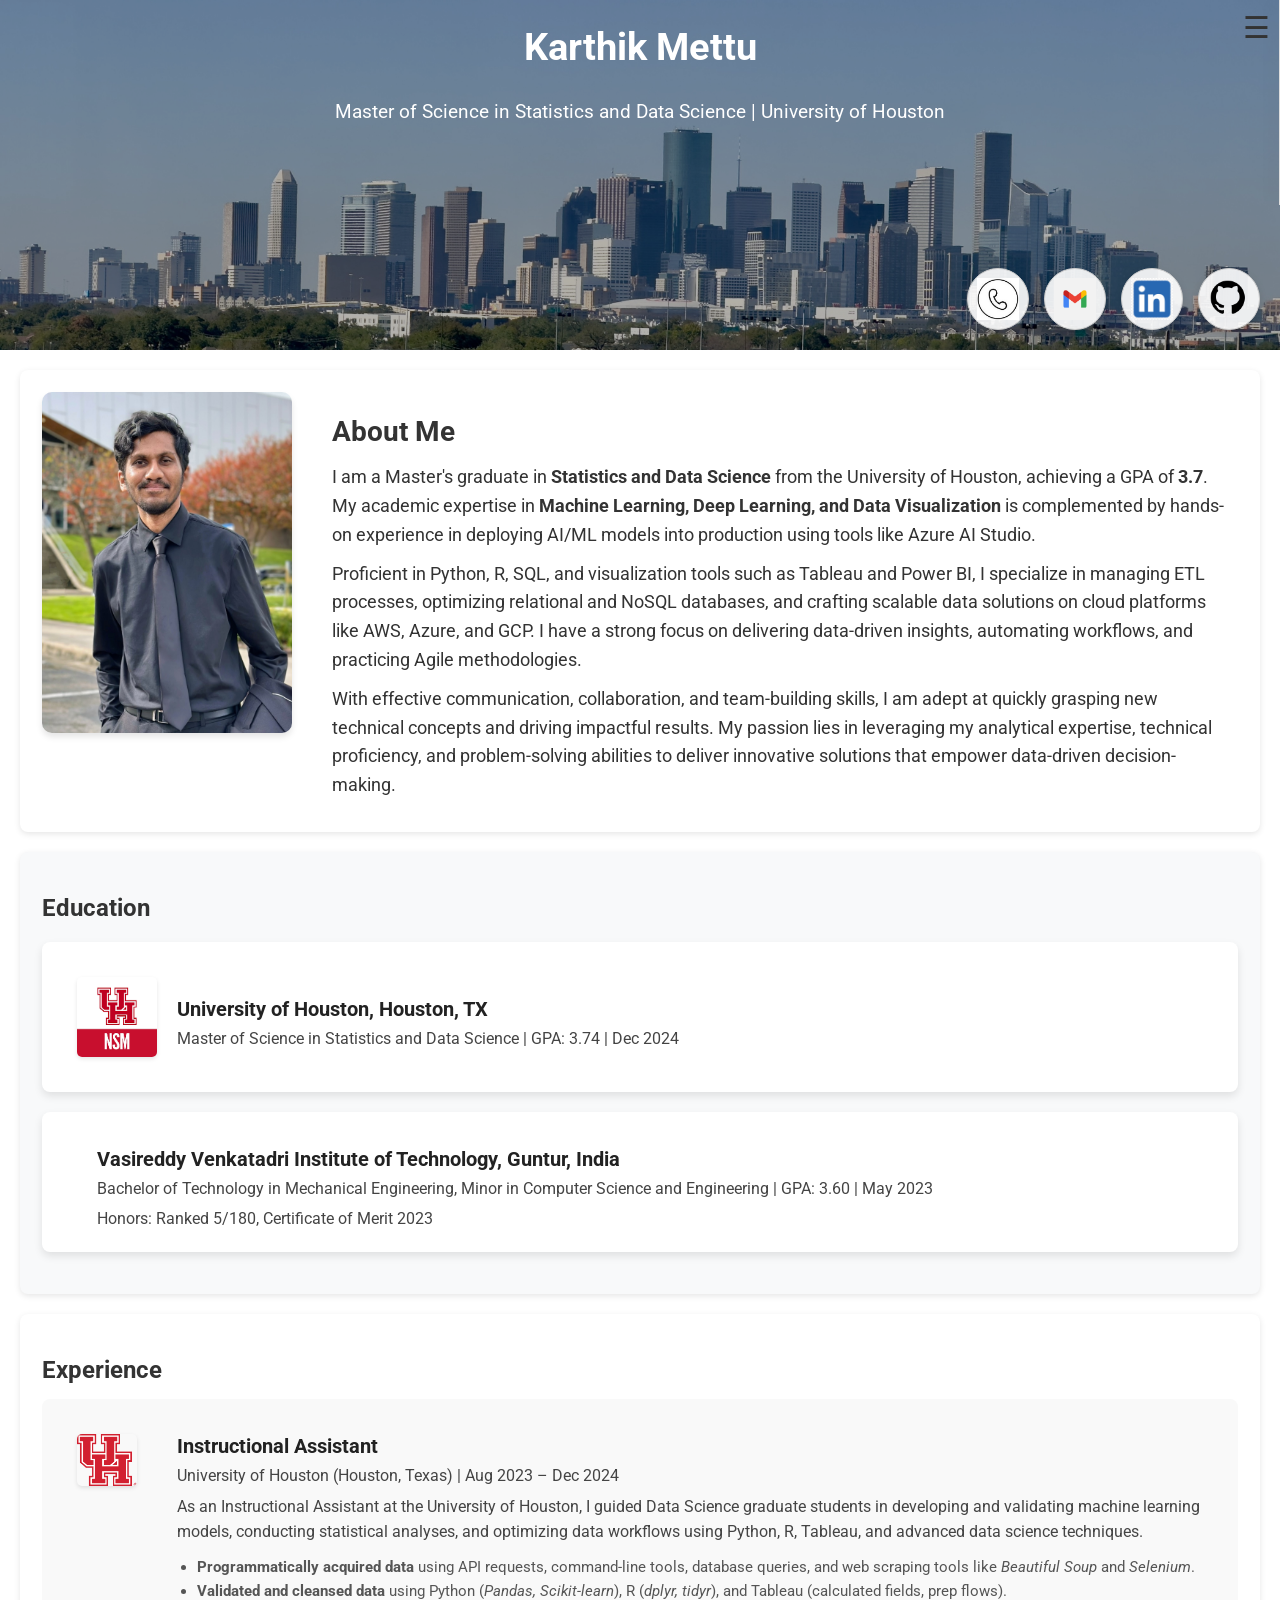
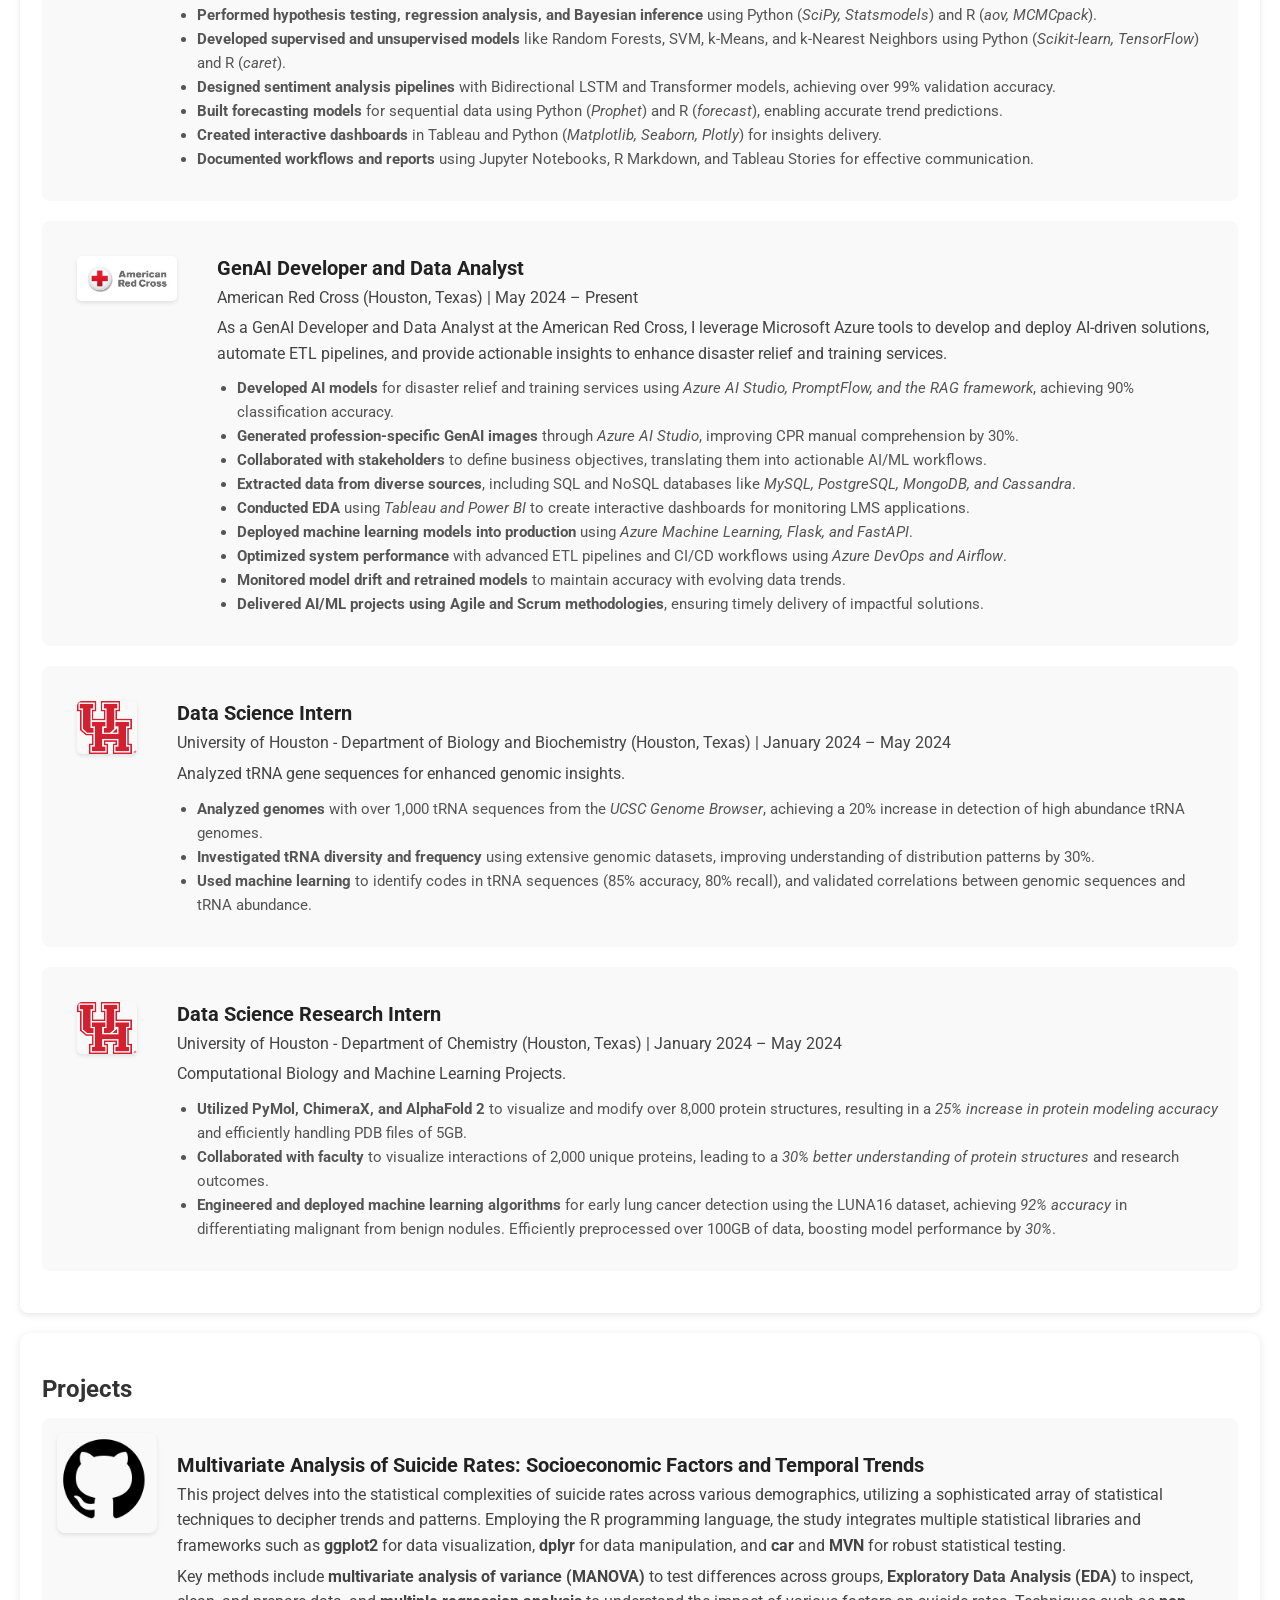
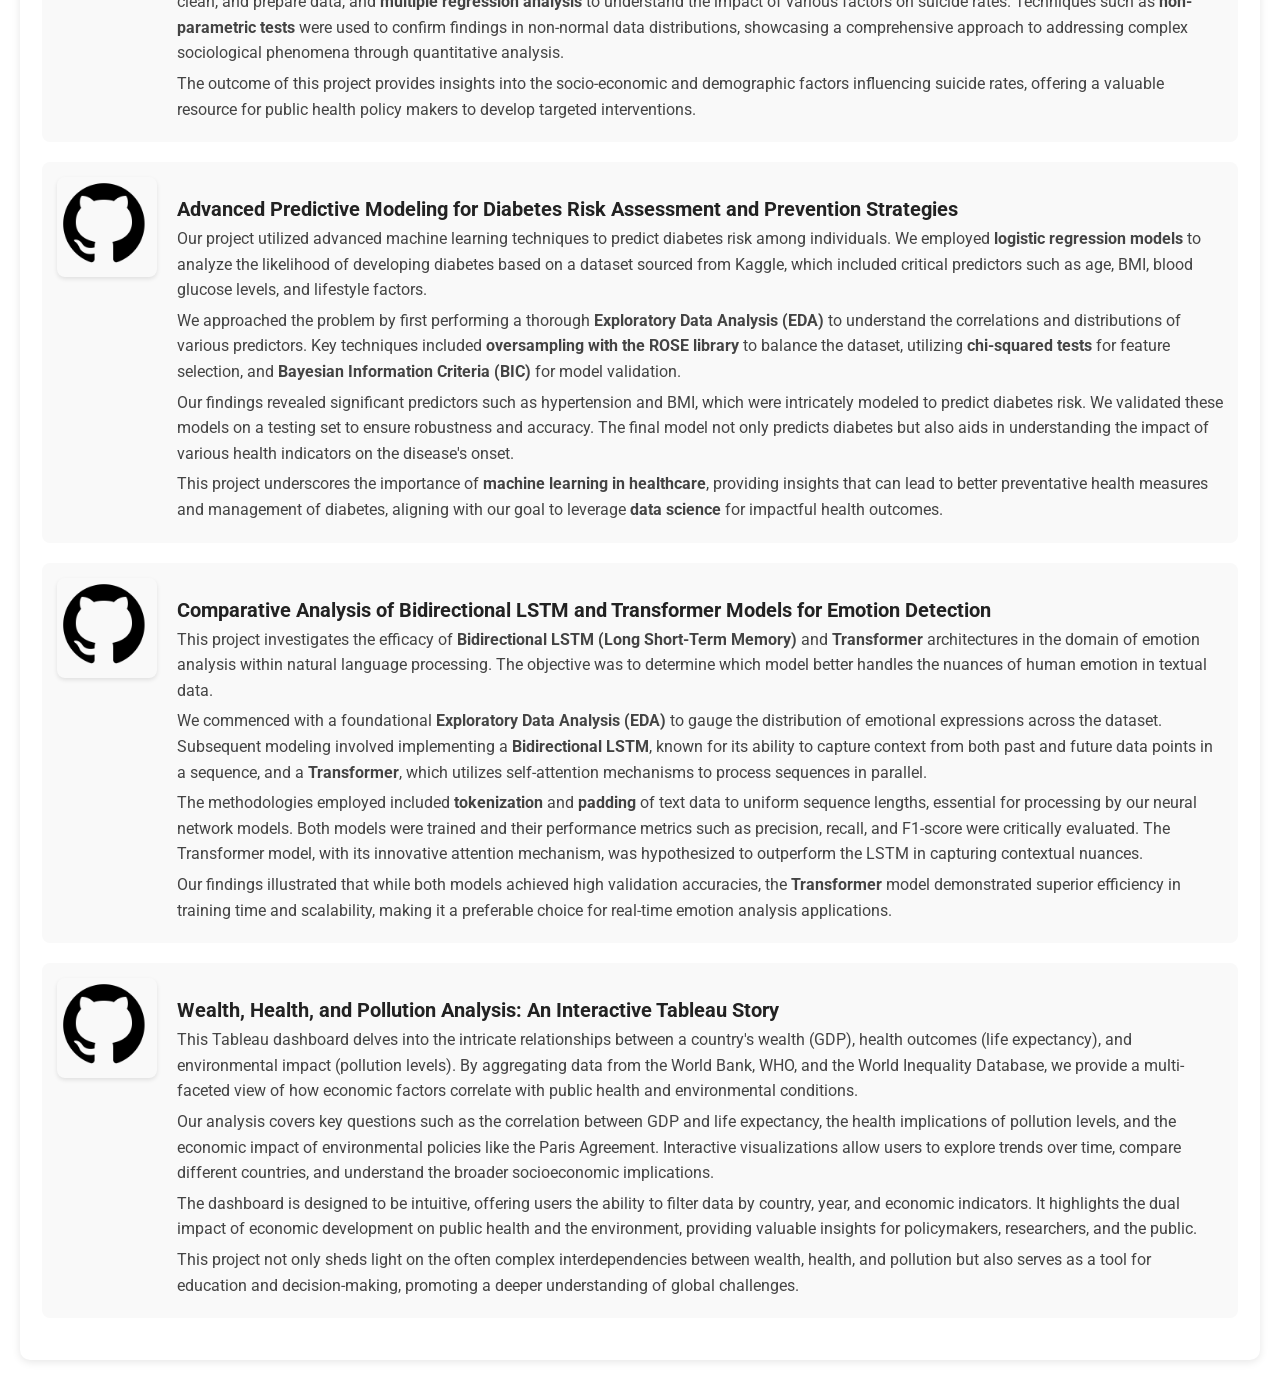
==== index.html @ e3f38828 "Update index.html" ====
<!DOCTYPE html>
<html lang="en">
<head>
    <meta charset="UTF-8">
    <meta name="viewport" content="width=device-width, initial-scale=1.0">
    <title>Karthik Mettu - Personal Webpage</title>
    <link rel="stylesheet" href="styles.css">
    

</head>
<body>
    <div id="mySidenav" class="sidenav">
        <a href="#about">About Me</a>
        <a href="#education">Education</a>
        <a href="#experience">Experience</a>
        <a href="#projects">Projects</a>
    </div>
    <span style="font-size:30px; cursor:pointer; position:fixed; right:10px; top:10px; z-index:2000;" onclick="toggleNav()">☰</span>


    <header class="header-background">
        <div class="header-content">
            <!-- Other header content like navigation or title -->
            <h1>Karthik Mettu</h1>
            <p>Master of Science in Statistics and Data Science | University of Houston</p>
        </div>
        <div class="contact-info">
            <a href="tel:+17132020004" class="contact-link"><img src="phone.jpeg" alt="Phone" class="contact-logo"></a>
            <a href="mailto:karthikrm202002@gmail.com" class="contact-link"><img src="gmail.webp" alt="Email" class="contact-logo"></a>
            <a href="https://www.linkedin.com/in/karthik-reddy-mettu-62b419192/" target="_blank" class="contact-link"><img src="linkedin.webp" alt="LinkedIn" class="contact-logo"></a>
            <a href="https://github.com/karthik1636" target="_blank" class="contact-link"><img src="github.png" alt="GitHub" class="contact-logo"></a>
        </div>
    </header>
    
    <div class="container">
        <!-- Your sections go here -->
        <!-- Sections for About Me, Education, etc., go here -->
        
        <section id="about" class="section">
            <div class="about-container">
                <img src="Profile.JPG" alt="Profile Picture" class="cover-pic">
                <div class="about-text">
                    <h2>About Me</h2>
                    <p>
                        I am a Master's graduate in<strong> Statistics and Data Science</strong> from the University of Houston, achieving a GPA of <strong>3.7</strong>. My academic expertise in <strong>Machine Learning, Deep Learning, and Data Visualization</strong> is complemented by hands-on experience in deploying AI/ML models into production using tools like Azure AI Studio.
                    </p>
                    <p>
                        Proficient in Python, R, SQL, and visualization tools such as Tableau and Power BI, I specialize in managing ETL processes, optimizing relational and NoSQL databases, and crafting scalable data solutions on cloud platforms like AWS, Azure, and GCP. I have a strong focus on delivering data-driven insights, automating workflows, and practicing Agile methodologies.
                    </p>
                    <p>
                        With effective communication, collaboration, and team-building skills, I am adept at quickly grasping new technical concepts and driving impactful results. My passion lies in leveraging my analytical expertise, technical proficiency, and problem-solving abilities to deliver innovative solutions that empower data-driven decision-making.
                    </p>
                    
                </div>
            </div>
        </section>
        
        
        
        
        
        
        
            

        
        <section id="education" class="section">
            <h2>Education</h2>
            <div class="education-entry">
                
                <div class="logo-container">
                    <img src="NSM_Logo.png" alt="University of Houston Logo" style="width:80px;">
                </div>
                <div class="text-content">
                    <h3>University of Houston, Houston, TX</h3>
                    <p>Master of Science in Statistics and Data Science | GPA: 3.74 | Dec 2024</p>
                </div>
            </div>
            <div class="education-entry">
                <div class="logo-container">
                   
                </div>
                <div class="text-content">
                    <h3>Vasireddy Venkatadri Institute of Technology, Guntur, India</h3>
                    <p>Bachelor of Technology in Mechanical Engineering, Minor in Computer Science and Engineering | GPA: 3.60 | May 2023</p>
                    <p>Honors: Ranked 5/180, Certificate of Merit 2023</p>
                </div>
            </div>
        </section>
        
             
                
        
        
        
            <section id="experience" class="section">
                <h2 class="section-title">Experience</h2>
            
                <!-- Experience Entry 1: Instructional Assistant -->
                <div class="experience-entry">
                    <div class="logo-container">
                        <img src="uh_red.png" alt="University of Houston Logo" style="width:60px;">
                    </div>
                    <div class="text-content">
                        <h3>Instructional Assistant</h3>
                        <p>University of Houston (Houston, Texas) | Aug 2023 – Dec 2024</p>
                        <p>
                            As an Instructional Assistant at the University of Houston, I guided Data Science graduate students in developing and validating machine learning models, conducting statistical analyses, and optimizing data workflows using Python, R, Tableau, and advanced data science techniques.
                        </p>
                        <ul>
                            <li><strong>Programmatically acquired data</strong> using API requests, command-line tools, database queries, and web scraping tools like <em>Beautiful Soup</em> and <em>Selenium</em>.</li>
                            <li><strong>Validated and cleansed data</strong> using Python (<em>Pandas, Scikit-learn</em>), R (<em>dplyr, tidyr</em>), and Tableau (calculated fields, prep flows).</li>
                            <li><strong>Performed hypothesis testing, regression analysis, and Bayesian inference</strong> using Python (<em>SciPy, Statsmodels</em>) and R (<em>aov, MCMCpack</em>).</li>
                            <li><strong>Developed supervised and unsupervised models</strong> like Random Forests, SVM, k-Means, and k-Nearest Neighbors using Python (<em>Scikit-learn, TensorFlow</em>) and R (<em>caret</em>).</li>
                            <li><strong>Designed sentiment analysis pipelines</strong> with Bidirectional LSTM and Transformer models, achieving over 99% validation accuracy.</li>
                            <li><strong>Built forecasting models</strong> for sequential data using Python (<em>Prophet</em>) and R (<em>forecast</em>), enabling accurate trend predictions.</li>
                            <li><strong>Created interactive dashboards</strong> in Tableau and Python (<em>Matplotlib, Seaborn, Plotly</em>) for insights delivery.</li>
                            <li><strong>Documented workflows and reports</strong> using Jupyter Notebooks, R Markdown, and Tableau Stories for effective communication.</li>
                        </ul>
                        
                    </div>
                </div>
            
                <!-- Experience Entry 2: GenAI Developer and Data Analyst -->
                <div class="experience-entry">
                    <div class="logo-container">
                        <img src="red_cross.jpeg" alt="American Red Cross Logo" style="width:100px;">
                    </div>
                    <div class="text-content">
                        <h3>GenAI Developer and Data Analyst</h3>
                        <p>American Red Cross (Houston, Texas) | May 2024 – Present</p>
                        <p>
                            As a GenAI Developer and Data Analyst at the American Red Cross, I leverage Microsoft Azure tools to develop and deploy AI-driven solutions, automate ETL pipelines, and provide actionable insights to enhance disaster relief and training services.
                        </p>
                        <ul>
                            <li><strong>Developed AI models</strong> for disaster relief and training services using <em>Azure AI Studio, PromptFlow, and the RAG framework</em>, achieving 90% classification accuracy.</li>
                            <li><strong>Generated profession-specific GenAI images</strong> through <em>Azure AI Studio</em>, improving CPR manual comprehension by 30%.</li>
                            <li><strong>Collaborated with stakeholders</strong> to define business objectives, translating them into actionable AI/ML workflows.</li>
                            <li><strong>Extracted data from diverse sources</strong>, including SQL and NoSQL databases like <em>MySQL, PostgreSQL, MongoDB, and Cassandra</em>.</li>
                            <li><strong>Conducted EDA</strong> using <em>Tableau and Power BI</em> to create interactive dashboards for monitoring LMS applications.</li>
                            <li><strong>Deployed machine learning models into production</strong> using <em>Azure Machine Learning, Flask, and FastAPI</em>.</li>
                            <li><strong>Optimized system performance</strong> with advanced ETL pipelines and CI/CD workflows using <em>Azure DevOps and Airflow</em>.</li>
                            <li><strong>Monitored model drift and retrained models</strong> to maintain accuracy with evolving data trends.</li>
                            <li><strong>Delivered AI/ML projects using Agile and Scrum methodologies</strong>, ensuring timely delivery of impactful solutions.</li>
                        </ul>
                        
                    </div>
                </div>

                  <!-- Experience Entry 3: Data Science Intern -->
                  <div class="experience-entry">
                    <div class="logo-container">
                        <img src="uh_red.png" alt="University of Houston Logo" style="width:60px;">
                    </div>
                    <div class="text-content">
                        <h3>Data Science Intern</h3>
                        <p>University of Houston - Department of Biology and Biochemistry (Houston, Texas) | January 2024 – May 2024</p>
                        <p>
                            Analyzed tRNA gene sequences for enhanced genomic insights.
                        </p>
                        <ul>
                            <li><strong>Analyzed genomes</strong> with over 1,000 tRNA sequences from the <em>UCSC Genome Browser</em>, achieving a 20% increase in detection of high abundance tRNA genomes.</li>
                            <li><strong>Investigated tRNA diversity and frequency</strong> using extensive genomic datasets, improving understanding of distribution patterns by 30%.</li>
                            <li><strong>Used machine learning</strong> to identify codes in tRNA sequences (85% accuracy, 80% recall), and validated correlations between genomic sequences and tRNA abundance.</li>
                        </ul>
                        
                    </div>
                </div>


                 <!-- Experience Entry 4: Data Science Research Intern  -->
                <div class="experience-entry">
                    <div class="logo-container">
                        <img src="uh_red.png" alt="University of Houston Logo" style="width:60px;">
                    </div>
                    <div class="text-content">
                        <h3>Data Science Research Intern </h3>
                        <p>University of Houston - Department of Chemistry (Houston, Texas) | January 2024 – May 2024</p>
                        <p>
                            Computational Biology and Machine Learning Projects.
                        </p>
                        <ul>
                            <li><strong>Utilized PyMol, ChimeraX, and AlphaFold 2</strong> to visualize and modify over 8,000 protein structures, resulting in a <em>25% increase in protein modeling accuracy</em> and efficiently handling PDB files of 5GB.</li>
                            <li><strong>Collaborated with faculty</strong> to visualize interactions of 2,000 unique proteins, leading to a <em>30% better understanding of protein structures</em> and research outcomes.</li>
                            <li><strong>Engineered and deployed machine learning algorithms</strong> for early lung cancer detection using the LUNA16 dataset, achieving <em>92% accuracy</em> in differentiating malignant from benign nodules. Efficiently preprocessed over 100GB of data, boosting model performance by <em>30%</em>.</li>
                        </ul>
                        
                    </div>
                </div>                
            </section>




            
        
            <section id="projects" class="section">
                <h2 class="section-title">Projects</h2>
            
                <!-- Project 1 -->
<div class="project-entry">
    <a href="https://github.com/karthik1636/Personal-Website/blob/main/Projects/Project_Stats_.pdf" target="_blank">
        <img src="github.png" alt="Advanced Statistical Analysis of Suicide Rates" class="project-cover">
    </a>
    <div class="text-content">
        <h3>Multivariate Analysis of Suicide Rates: Socioeconomic Factors and Temporal Trends</h3>
        <p>
            This project delves into the statistical complexities of suicide rates across various demographics, utilizing a sophisticated array of statistical techniques to decipher trends and patterns. Employing the R programming language, the study integrates multiple statistical libraries and frameworks such as <strong>ggplot2</strong> for data visualization, <strong>dplyr</strong> for data manipulation, and <strong>car</strong> and <strong>MVN</strong> for robust statistical testing.
        </p>
        <p>
            Key methods include <strong>multivariate analysis of variance (MANOVA)</strong> to test differences across groups, <strong>Exploratory Data Analysis (EDA)</strong> to inspect, clean, and prepare data, and <strong>multiple regression analysis</strong> to understand the impact of various factors on suicide rates. Techniques such as <strong>non-parametric tests</strong> were used to confirm findings in non-normal data distributions, showcasing a comprehensive approach to addressing complex sociological phenomena through quantitative analysis.
        </p>
        <p>
            The outcome of this project provides insights into the socio-economic and demographic factors influencing suicide rates, offering a valuable resource for public health policy makers to develop targeted interventions.
        </p>
    </div>
</div>


                
            
               <!-- Project 2 -->
<div class="project-entry">
    <a href="https://github.com/karthik1636/Personal-Website/blob/main/Projects/Group7%20Report%20on%20Diabetes%20prediction.pdf" target="_blank">

        <img src="github.png"" alt="Diabetes Prediction Model" class="project-cover">
    </a>
    <div class="text-content">
        <h3>Advanced Predictive Modeling for Diabetes Risk Assessment and Prevention Strategies</h3>
        <p>
            Our project utilized advanced machine learning techniques to predict diabetes risk among individuals. We employed <strong>logistic regression models</strong> to analyze the likelihood of developing diabetes based on a dataset sourced from Kaggle, which included critical predictors such as age, BMI, blood glucose levels, and lifestyle factors.
        </p>
        <p>
            We approached the problem by first performing a thorough <strong>Exploratory Data Analysis (EDA)</strong> to understand the correlations and distributions of various predictors. Key techniques included <strong>oversampling with the ROSE library</strong> to balance the dataset, utilizing <strong>chi-squared tests</strong> for feature selection, and <strong>Bayesian Information Criteria (BIC)</strong> for model validation.
        </p>
        <p>
            Our findings revealed significant predictors such as hypertension and BMI, which were intricately modeled to predict diabetes risk. We validated these models on a testing set to ensure robustness and accuracy. The final model not only predicts diabetes but also aids in understanding the impact of various health indicators on the disease's onset.
        </p>
        <p>
            This project underscores the importance of <strong>machine learning in healthcare</strong>, providing insights that can lead to better preventative health measures and management of diabetes, aligning with our goal to leverage <strong>data science</strong> for impactful health outcomes.
        </p>
    </div>
</div>

            <!-- Project 3 -->
<div class="project-entry">
    <a href="https://github.com/karthik1636/Personal-Website/blob/main/Projects/PPT%20(3).pptx" target="_blank">

        <img src="github.png" alt="Emotion Analysis Models Comparison" class="project-cover">
    </a>
    <div class="text-content">
        <h3>Comparative Analysis of Bidirectional LSTM and Transformer Models for Emotion Detection</h3>
        <p>
            This project investigates the efficacy of <strong>Bidirectional LSTM (Long Short-Term Memory)</strong> and <strong>Transformer</strong> architectures in the domain of emotion analysis within natural language processing. The objective was to determine which model better handles the nuances of human emotion in textual data.
        </p>
        <p>
            We commenced with a foundational <strong>Exploratory Data Analysis (EDA)</strong> to gauge the distribution of emotional expressions across the dataset. Subsequent modeling involved implementing a <strong>Bidirectional LSTM</strong>, known for its ability to capture context from both past and future data points in a sequence, and a <strong>Transformer</strong>, which utilizes self-attention mechanisms to process sequences in parallel.
        </p>
        <p>
            The methodologies employed included <strong>tokenization</strong> and <strong>padding</strong> of text data to uniform sequence lengths, essential for processing by our neural network models. Both models were trained and their performance metrics such as precision, recall, and F1-score were critically evaluated. The Transformer model, with its innovative attention mechanism, was hypothesized to outperform the LSTM in capturing contextual nuances.
        </p>
        <p>
            Our findings illustrated that while both models achieved high validation accuracies, the <strong>Transformer</strong> model demonstrated superior efficiency in training time and scalability, making it a preferable choice for real-time emotion analysis applications.
        </p>
    </div>
</div>

<!-- Project: Wealth, Health, and Pollution Relationship -->
<div class="project-entry">
    <a href="https://github.com/karthik1636/Personal-Website/tree/main/Projects/Visualization%20Project" target="_blank">

        <img src="github.png" alt="Wealth, Health, and Pollution Analysis" class="project-cover">
    </a>
    <div class="text-content">
        <h3>Wealth, Health, and Pollution Analysis: An Interactive Tableau Story</h3>
        <p>
            This Tableau dashboard delves into the intricate relationships between a country's wealth (GDP), health outcomes (life expectancy), and environmental impact (pollution levels). By aggregating data from the World Bank, WHO, and the World Inequality Database, we provide a multi-faceted view of how economic factors correlate with public health and environmental conditions.
        </p>
        <p>
            Our analysis covers key questions such as the correlation between GDP and life expectancy, the health implications of pollution levels, and the economic impact of environmental policies like the Paris Agreement. Interactive visualizations allow users to explore trends over time, compare different countries, and understand the broader socioeconomic implications.
        </p>
        <p>
            The dashboard is designed to be intuitive, offering users the ability to filter data by country, year, and economic indicators. It highlights the dual impact of economic development on public health and the environment, providing valuable insights for policymakers, researchers, and the public.
        </p>
        <p>
            This project not only sheds light on the often complex interdependencies between wealth, health, and pollution but also serves as a tool for education and decision-making, promoting a deeper understanding of global challenges.
        </p>
    </div>
</div>


            
                <!-- Add more projects here with the same structure -->
            </section>
            
        
       


        
            <!-- Other sections remain unchanged -->
            </div>
            <script src="scripts.js"></script>
            
            

</body>
</html>
---- styles.css ----
@import url('https://fonts.googleapis.com/css2?family=Open+Sans:wght@300;400;700&display=swap');
@import url('https://fonts.googleapis.com/css2?family=Roboto:wght@300;400;700&display=swap');

body {
    font-family: 'Roboto', sans-serif;
    margin: 0;
    padding: 0;
    background-color: #fff;
    color: #333;
}

.header-background {
    position: relative;
    width: 100%;
    height: 350px; /* Adjust based on your header image's aspect ratio */
    background-image: url('Downtown_Houston_Click_Cropped.jpg'); /* Ensure correct path */
    background-size: cover;
    background-position: center;
    overflow: hidden;
}

.header-content {
    position: absolute;
    width: 100%;  /* Ensures the container can extend full width */
    top: 20%;
    left: 50%;
    transform: translate(-50%, -50%);
    text-align: center;
    color: #FFF; /* Ensure high contrast for text */
    font-size: 1.2em;
    white-space: nowrap; /* Prevents the text from wrapping */
    overflow: hidden; /* Keeps the text within the container */
    text-overflow: ellipsis; /* Adds an ellipsis if the text overflows */
    z-index: 5; /* Ensure text appears above the background but below icons */
}

.header-background::before {
    content: "";
    position: absolute;
    top: 0;
    right: 0;
    bottom: 0;
    left: 0;
    background: rgba(0, 0, 0, 0.3); /* Light dark overlay for contrast */
    z-index: 3; /* Below text and icons */
}

nav {
    position: sticky;
    top: 0;
    background-color: rgba(0, 0, 0, 0.75);
    z-index: 1000;
    width: 100%;
}

nav a {
    float: left;
    display: block;
    color: #fff;
    text-align: center;
    padding: 14px 30px;
    text-decoration: none;
    margin-right: 10px;
    text-shadow: 0 1px 3px rgba(0, 0, 0, 0.5);
    transition: background-color 0.3s, transform 0.3s;
}

nav a:hover {
    background-color: #e63946;
    transform: translateY(-2px);
}

.container {
    padding: 20px;
}

.flex-container {
    display: flex;
    align-items: center;
    justify-content: flex-start;
    width: 100%;
}

.sidenav {
    width: 0;
    height: auto;
    position: fixed;
    right: 0;
    top: 0;
    background-color: rgba(255, 255, 255, 0.95);
    overflow-x: hidden;
    transition: width 0.5s;
    padding-top: 20px;
    box-shadow: -5px 0 15px rgba(0, 0, 0, 0.2);
    border-left: 1px solid #ddd;
    z-index: 2000;
}

.sidenav a {
    padding: 10px 15px;
    text-decoration: none;
    font-size: 18px;
    color: #333;
    display: block;
    transition: color 0.3s, background-color 0.3s;
}

.sidenav a:hover {
    color: #000;
    background-color: #e0e0e0;
}

#mySidenav:hover {
    background-color: rgba(255, 255, 255, 1);
}

span {
    font-size: 30px;
    cursor: pointer;
    position: fixed;
    right: 10px;
    top: 10px;
    z-index: 2100;
}

#education {
    background-color: #f8f9fa;
    padding: 20px;
    border-radius: 8px;
}

#education .section-title {
    color: #2c3e50;
    border-bottom: 2px solid #2980b9;
    padding-bottom: 10px;
    margin-bottom: 20px;
    font-size: 24px; /* Ensure visibility and distinction */
}

.education-entry {
    display: flex;
    align-items: center;
    background-color: #ffffff;
    padding: 15px;
    border-radius: 8px;
    box-shadow: 0 4px 8px rgba(0,0,0,0.1);
    margin-bottom: 20px;
}

.logo-container {
    padding: 20px;
    display: flex;
    justify-content: center;
    align-items: center;
}

.university-logo {
    width: 100px;
    height: auto;
    border-radius: 50%;
}

.text-content {
    flex-grow: 1;
}

.text-content h3 {
    color: #34495e;
    font-size: 18px;
}

.text-content p {
    color: #7f8c8d;
    font-size: 16px;
    line-height: 1.6;
}

/* Base styles for sections */
.section {
    background-color: #ffffff;  /* White background for clarity */
    padding: 20px;
    margin-bottom: 20px;
    border-radius: 8px;
    border: 2px solid transparent; /* Maintain layout consistency */
    box-shadow: 0 2px 6px rgba(0,0,0,0.1); /* Subtle shadow for depth */
    transition: transform 0.3s ease, box-shadow 0.3s ease, border-color 0.3s ease; /* Smooth transitions */
}

/* Hover styles to focus a section */
.section:hover {
    transform: scale(1.03);  /* Slightly enlarge the section */
    box-shadow: 0 4px 12px rgba(0,0,0,0.15);  /* Enhanced shadow for a "lifted" effect */
    background-color: #f9f9f9;  /* Very light grey background to subtly highlight */
    background: linear-gradient(to right, #AFCBFF, #E0FFFF); /* Gradient from pastel blue to light cyan */
    border-color: #B0E0E6; /* Complementary soft cyan border */
}

/* About Section */
.about-container {
    display: flex; /* Align items horizontally */
    flex-direction: row; /* Ensure horizontal layout */
    align-items: flex-start; /* Align items to the top */
    justify-content: flex-start; /* Align items to the left */
    gap: 40px; /* Add space between the image and the text */
}

.cover-pic {
    width: 250px; /* Fixed image width */
    height: auto; /* Maintain aspect ratio */
    border-radius: 10px; /* Rounded image corners */
    object-fit: cover; /* Ensure proper image fit */
    flex-shrink: 0; /* Prevent the image from shrinking */
    box-shadow: 0 4px 6px rgba(0, 0, 0, 0.1); /* Subtle shadow for the image */
}

.about-text {
    flex: 1; /* Allow the text container to fill remaining space */
    max-width: 900px; /* Restrict the width of the text */
}

.about-text h2 {
    margin-bottom: 15px;
    font-size: 28px; /* Larger font size for the heading */
    font-weight: bold;
    color: #333; /* Darker text color for contrast */
}

.about-text p {
    margin: 10px 0;
    font-size: 18px; /* Slightly larger font size */
    line-height: 1.6; /* Increase line height for readability */
}

/* General Styling for the Section */
.section-title {
    font-size: 24px;
    font-weight: bold;
    margin-bottom: 15px;
    color: #333; /* Dark text for good readability */
}

.experience-entry {
    display: flex;
    align-items: flex-start;
    gap: 20px;
    margin-bottom: 20px;
    padding: 15px;
    border-radius: 8px; /* Smooth rounded corners */
    background-color: #f9f9f9; /* Light gray background for default state */
    transition: all 0.3s ease; /* Smooth hover transition */
}

.experience-entry:hover {
    background-color: #e6f4ff; /* Light blue background for hover state */
    box-shadow: 0 4px 12px rgba(0, 0, 0, 0.15); /* Slightly elevated shadow */
    transform: scale(1.02); /* Slight zoom on hover */
}

.logo-container img {
    width: 80px; /* Smaller logo size for minimalistic look */
    height: auto;
    border-radius: 5px; /* Slightly rounded logo edges */
    box-shadow: 0 2px 4px rgba(0, 0, 0, 0.1); /* Subtle shadow for logos */
}

.text-content h3 {
    font-size: 20px;
    font-weight: bold;
    margin-bottom: 5px;
    color: #222; /* Slightly darker text for better readability */
}

.text-content p {
    margin: 5px 0;
    font-size: 16px;
    line-height: 1.6;
    color: #444; /* Neutral gray for body text */
}

.text-content ul {
    margin-top: 10px;
    padding-left: 20px;
    font-size: 15px;
    line-height: 1.6;
    color: #555; /* Slightly darker gray for list items */
}

/* General Styling for Project Section */
#projects {
    padding: 20px;
    margin: 20px auto;
    max-width: 1200px;
    background-color: #ffffff;
    border-radius: 10px;
    box-shadow: 0 2px 8px rgba(0, 0, 0, 0.1);
}

.project-entry {
    display: flex;
    align-items: flex-start;
    gap: 20px;
    margin-bottom: 20px;
    padding: 15px;
    border-radius: 8px;
    background-color: #f9f9f9;
    transition: all 0.3s ease;
}

.project-entry:hover {
    background-color: #e6f4ff;
    box-shadow: 0 4px 12px rgba(0, 0, 0, 0.15);
    transform: scale(1.02);
}

.project-cover {
    width: 100px;
    height: 100px;
    border-radius: 8px;
    object-fit: cover;
    box-shadow: 0 2px 4px rgba(0, 0, 0, 0.1);
    transition: all 0.3s ease;
}

.project-entry:hover .project-cover {
    box-shadow: 0 4px 8px rgba(0, 0, 0, 0.2);
    transform: scale(1.05);
}

.text-content h3 {
    font-size: 20px;
    font-weight: bold;
    margin-bottom: 5px;
    color: #222;
}

.text-content p {
    margin: 5px 0;
    font-size: 16px;
    line-height: 1.6;
    color: #444;
}

.contact-info {
    position: absolute;
    right: 20px;
    bottom: 20px;
    display: flex;
    gap: 15px;
    align-items: center;
    z-index: 10;
}

.contact-link {
    display: flex;
    justify-content: center;
    align-items: center;
    width: 60px;
    height: 60px;
    border-radius: 50%;
    background-color: rgba(255, 255, 255, 0.9);
    border: 1px solid #ccc;
    box-shadow: 0 4px 8px rgba(0, 0, 0, 0.1);
    transition: all 0.3s ease;
}

.contact-link:hover {
    background-color: rgba(255, 255, 255, 1);
    transform: scale(1.1);
}

.contact-logo {
    width: 70%;
    height: auto;
    padding: 15%;
    object-fit: contain;
}



/* Base styling for header content - keeping desktop layout unchanged */
.header-content {
    font-size: 1.2em; /* Standard font size */
    line-height: 1.4; /* Standard line spacing */
    white-space: nowrap; /* Prevent wrapping on large screens */
    padding: 0 20px; /* Horizontal padding for alignment */
}

/* Media Queries to handle different screen sizes more effectively */
@media (max-width: 1024px) {
    .header-content {
        white-space: normal; /* Allow wrapping on smaller screens */
        display: flex;
        flex-direction: column; /* Stack the text vertically if needed */
        align-items: center; /* Center align the text */
        justify-content: center; /* Center content horizontally */
        text-align: center; /* Ensure text is centered within each line */
        padding: 10px 0; /* Add padding to maintain spacing around the text */
    }
    
    .header-background,
    .section,
    .about-container {
        width: 100%; /* Ensure full width on smaller devices */
    }

    nav {
        position: absolute;
        top: 0;
        left: 0;
        right: 0;
        width: 100%; /* Span the full width */
        padding: 0; /* No padding to eliminate gaps */
    }

    .about-text {
        order: 1; /* Text below image on smaller screens */
    }

    .about-container {
        flex-direction: column;
    }

    .logo-container img {
        width: 60px; /* Adjust logo size on smaller screens */
        height: auto;
    }

    .section {
        padding: 15px; /* Adjust padding for sections */
    }
}

@media (max-width: 768px) {


    .logo-container img {
        width: 50px; /* Further reduce logo size for small devices */
        height: auto;
    }

    .section,
    .education-entry,
    .experience-entry,
    .project-entry {
        padding: 10px; /* Reduce padding for compact layout */
        flex-direction: column;
    }

    nav a {
        padding: 10px 20px; /* Adjust nav link padding */
    }
}

@media (max-width: 480px) {
    .header-content {
        font-size: 0.9em; /* Further reduce font size for very small devices */
    }

    nav a {
        padding: 8px 16px; /* Smaller padding for nav links on very small devices */
    }

    .about-container,
    .education-entry,
    .experience-entry,
    .project-entry {
        flex-direction: column; /* Stack all content vertically */
    }

    .logo-container {
        justify-content: center; /* Center logos within their containers */
    }
}
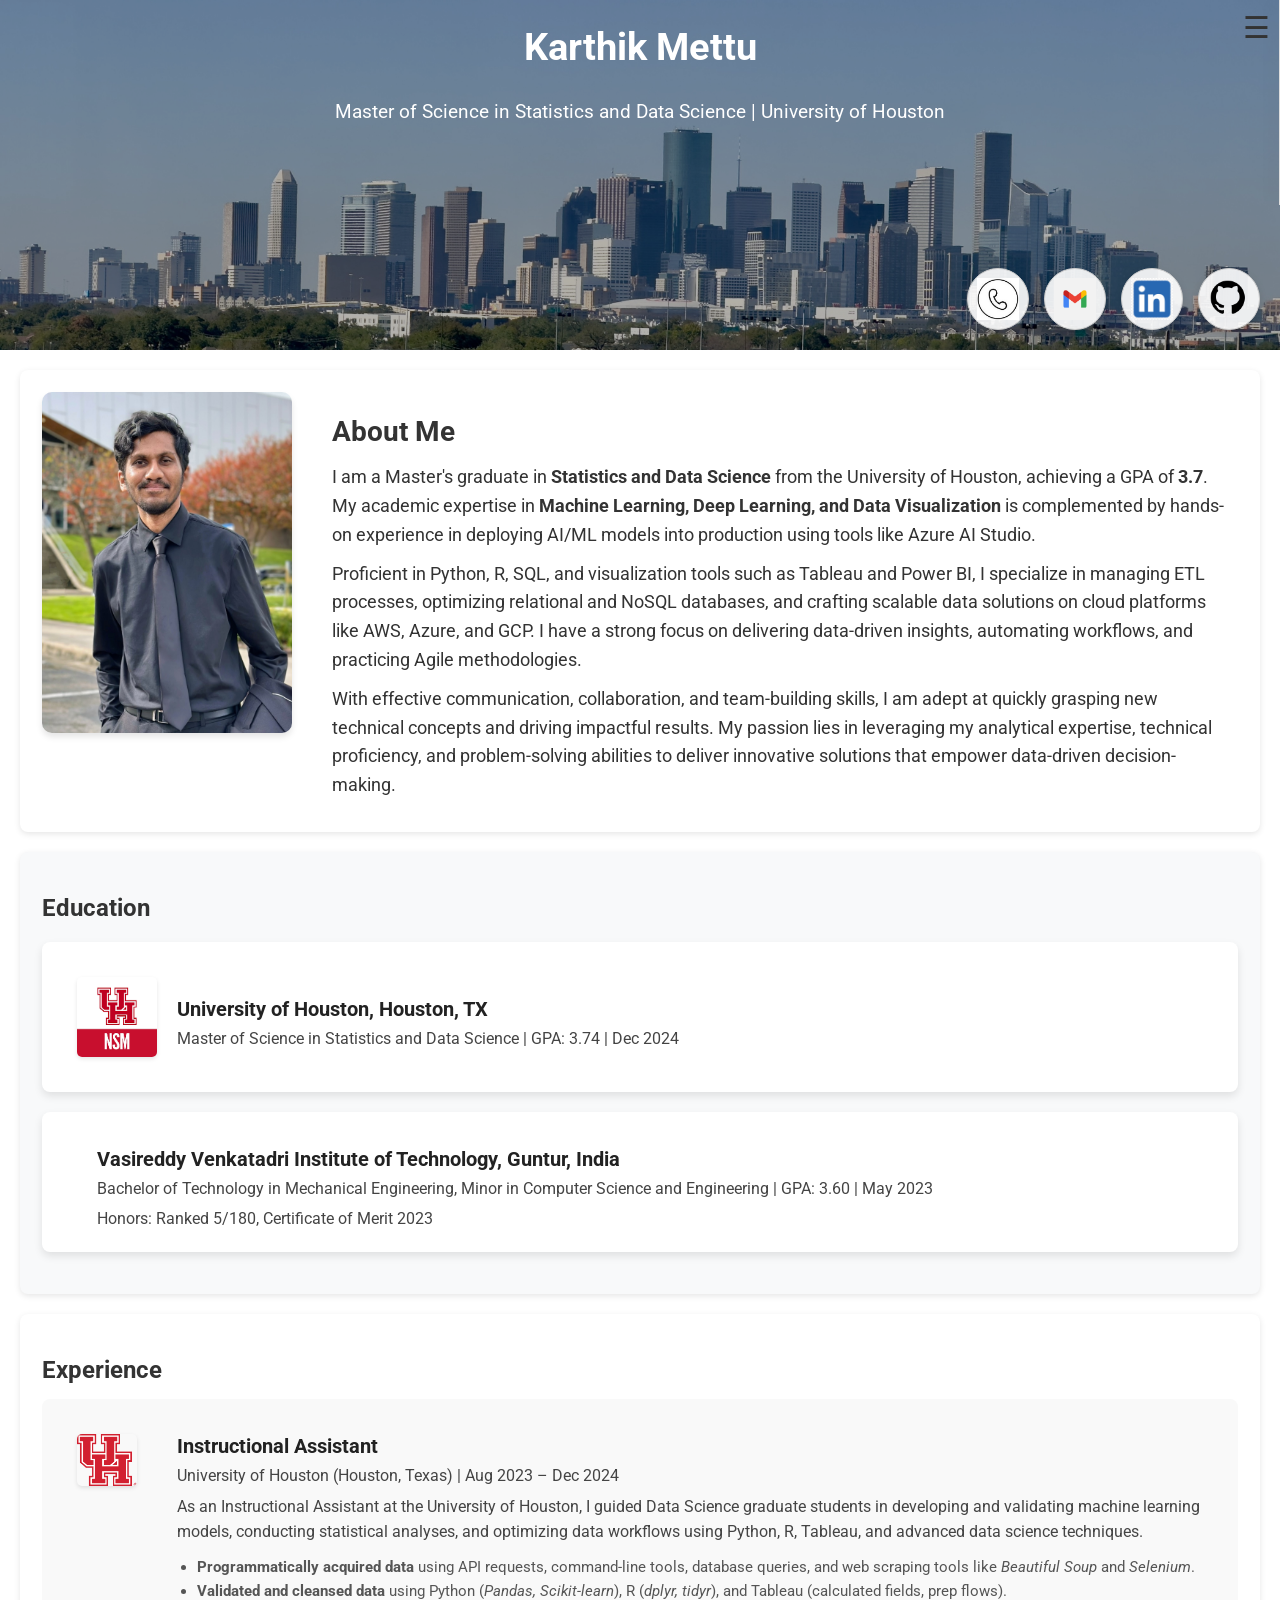
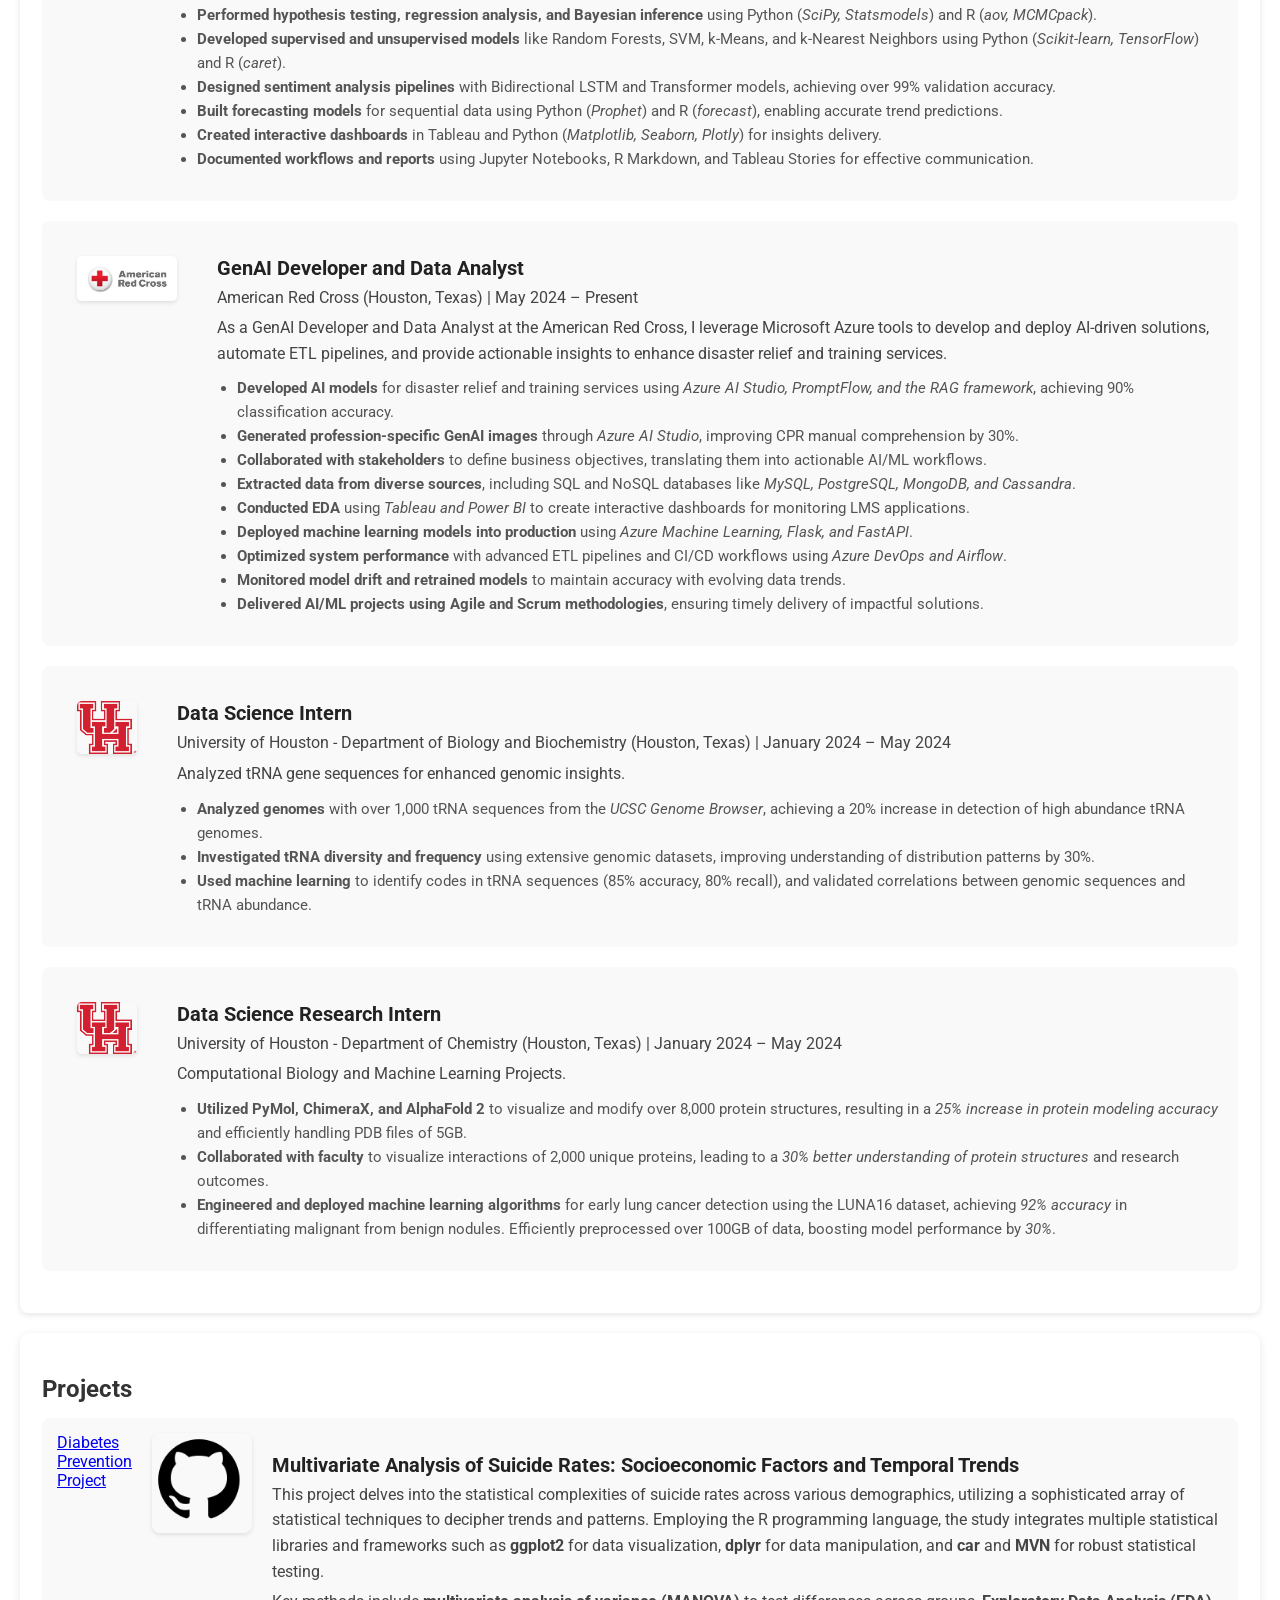
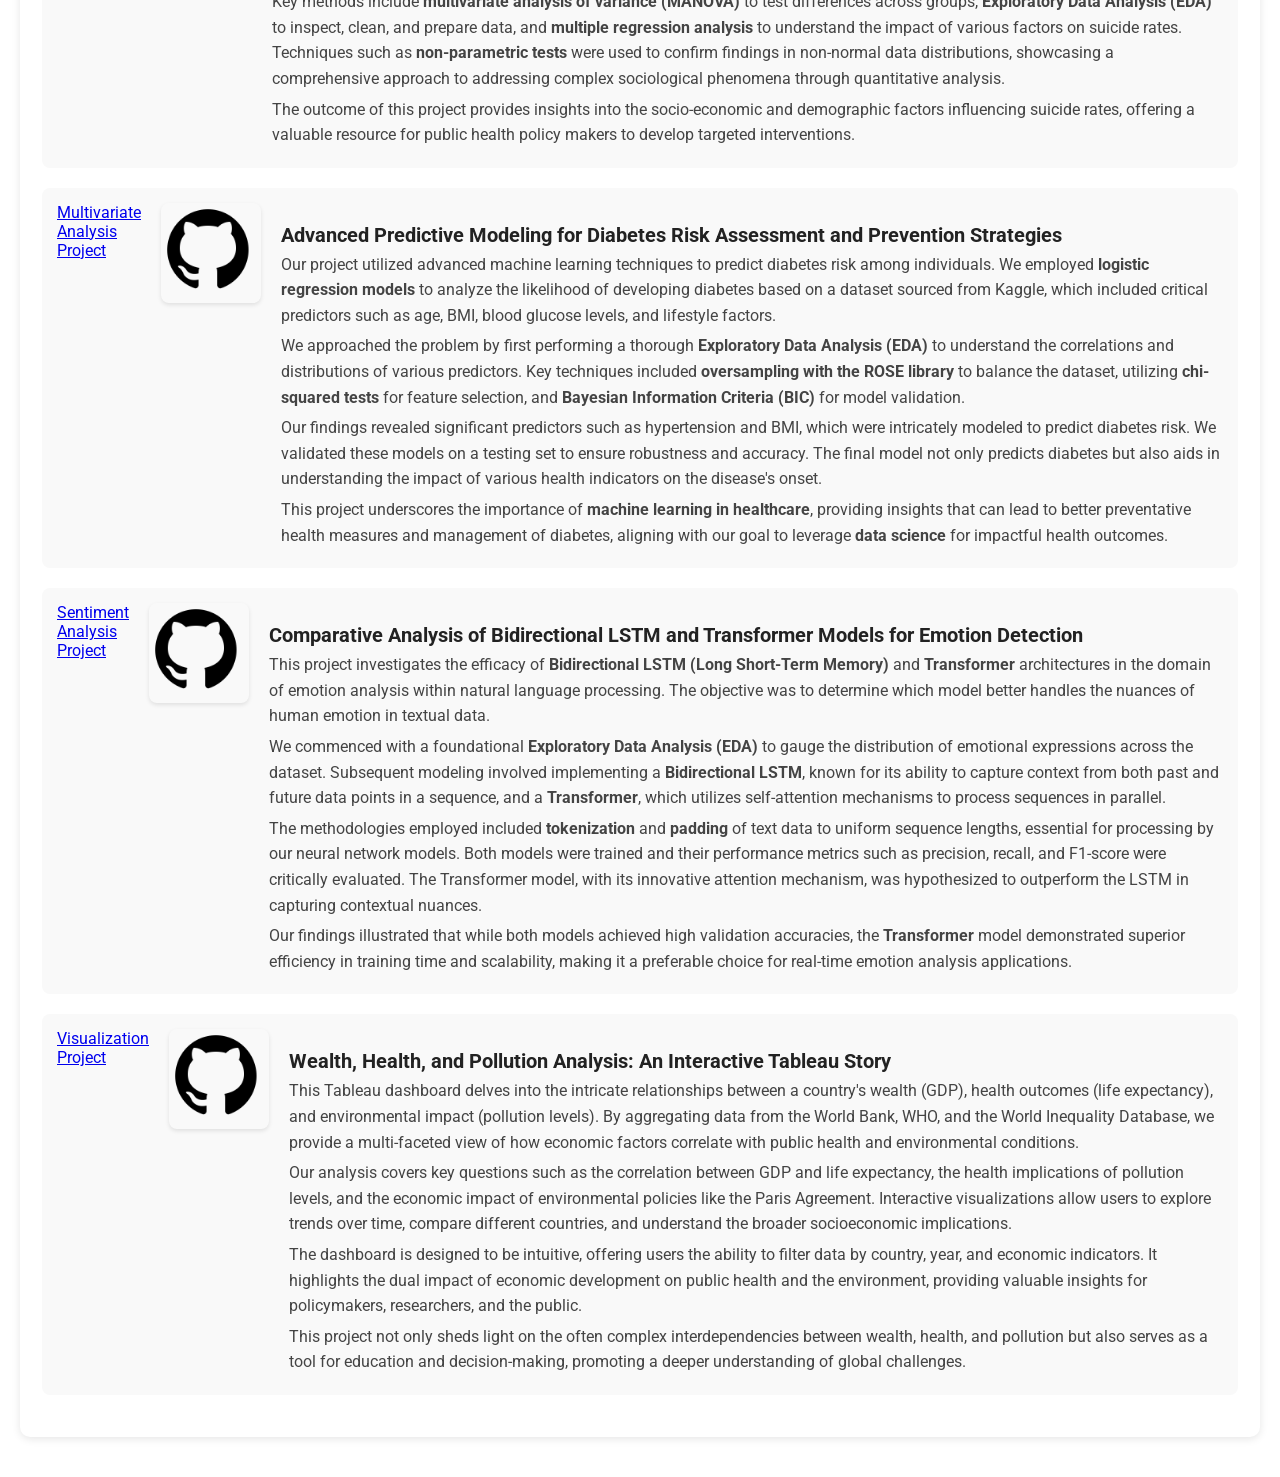
==== commit 578c8788: "Update and rename Portfolio Docs/index.html to index.html" ====
--- a/index.html
+++ b/index.html
@@ -27,7 +27,7 @@
         <div class="contact-info">
             <a href="tel:+17132020004" class="contact-link"><img src="phone.jpeg" alt="Phone" class="contact-logo"></a>
             <a href="mailto:karthikrm202002@gmail.com" class="contact-link"><img src="gmail.webp" alt="Email" class="contact-logo"></a>
-            <a href="https://www.linkedin.com/in/karthik-reddy-mettu-62b419192/" target="_blank" class="contact-link"><img src="linkedin.webp" alt="LinkedIn" class="contact-logo"></a>
+            <a href="https://www.linkedin.com/in/karthik-mettu-62b419192/" target="_blank" class="contact-link"><img src="linkedin.webp" alt="LinkedIn" class="contact-logo"></a>
             <a href="https://github.com/karthik1636" target="_blank" class="contact-link"><img src="github.png" alt="GitHub" class="contact-logo"></a>
         </div>
     </header>
@@ -199,7 +199,7 @@
             
                 <!-- Project 1 -->
 <div class="project-entry">
-    <a href="https://github.com/karthik1636/Personal-Website/blob/main/Projects/Project_Stats_.pdf" target="_blank">
+    <a href="https://github.com/karthik1636/Portfolio/Projects/Diabetes%20Prevention/">Diabetes Prevention Project</a>
         <img src="github.png" alt="Advanced Statistical Analysis of Suicide Rates" class="project-cover">
     </a>
     <div class="text-content">
@@ -217,11 +217,11 @@
 </div>
 
 
-                
+
             
                <!-- Project 2 -->
 <div class="project-entry">
-    <a href="https://github.com/karthik1636/Personal-Website/blob/main/Projects/Group7%20Report%20on%20Diabetes%20prediction.pdf" target="_blank">
+    <a href="https://github.com/karthik1636/Portfolio/Projects/Multivariate%20Analysis/">Multivariate Analysis Project</a>
 
         <img src="github.png"" alt="Diabetes Prediction Model" class="project-cover">
     </a>
@@ -244,7 +244,7 @@
 
             <!-- Project 3 -->
 <div class="project-entry">
-    <a href="https://github.com/karthik1636/Personal-Website/blob/main/Projects/PPT%20(3).pptx" target="_blank">
+    <a href="https://github.com/karthik1636/Portfolio/Projects/Sentiment%20Analysis/">Sentiment Analysis Project</a>
 
         <img src="github.png" alt="Emotion Analysis Models Comparison" class="project-cover">
     </a>
@@ -265,9 +265,10 @@
     </div>
 </div>
 
+                
 <!-- Project: Wealth, Health, and Pollution Relationship -->
 <div class="project-entry">
-    <a href="https://github.com/karthik1636/Personal-Website/tree/main/Projects/Visualization%20Project" target="_blank">
+    <a href="https://github.com/karthik1636/Portfolio/Projects/Visualization%20Project/">Visualization Project</a>
 
         <img src="github.png" alt="Wealth, Health, and Pollution Analysis" class="project-cover">
     </a>
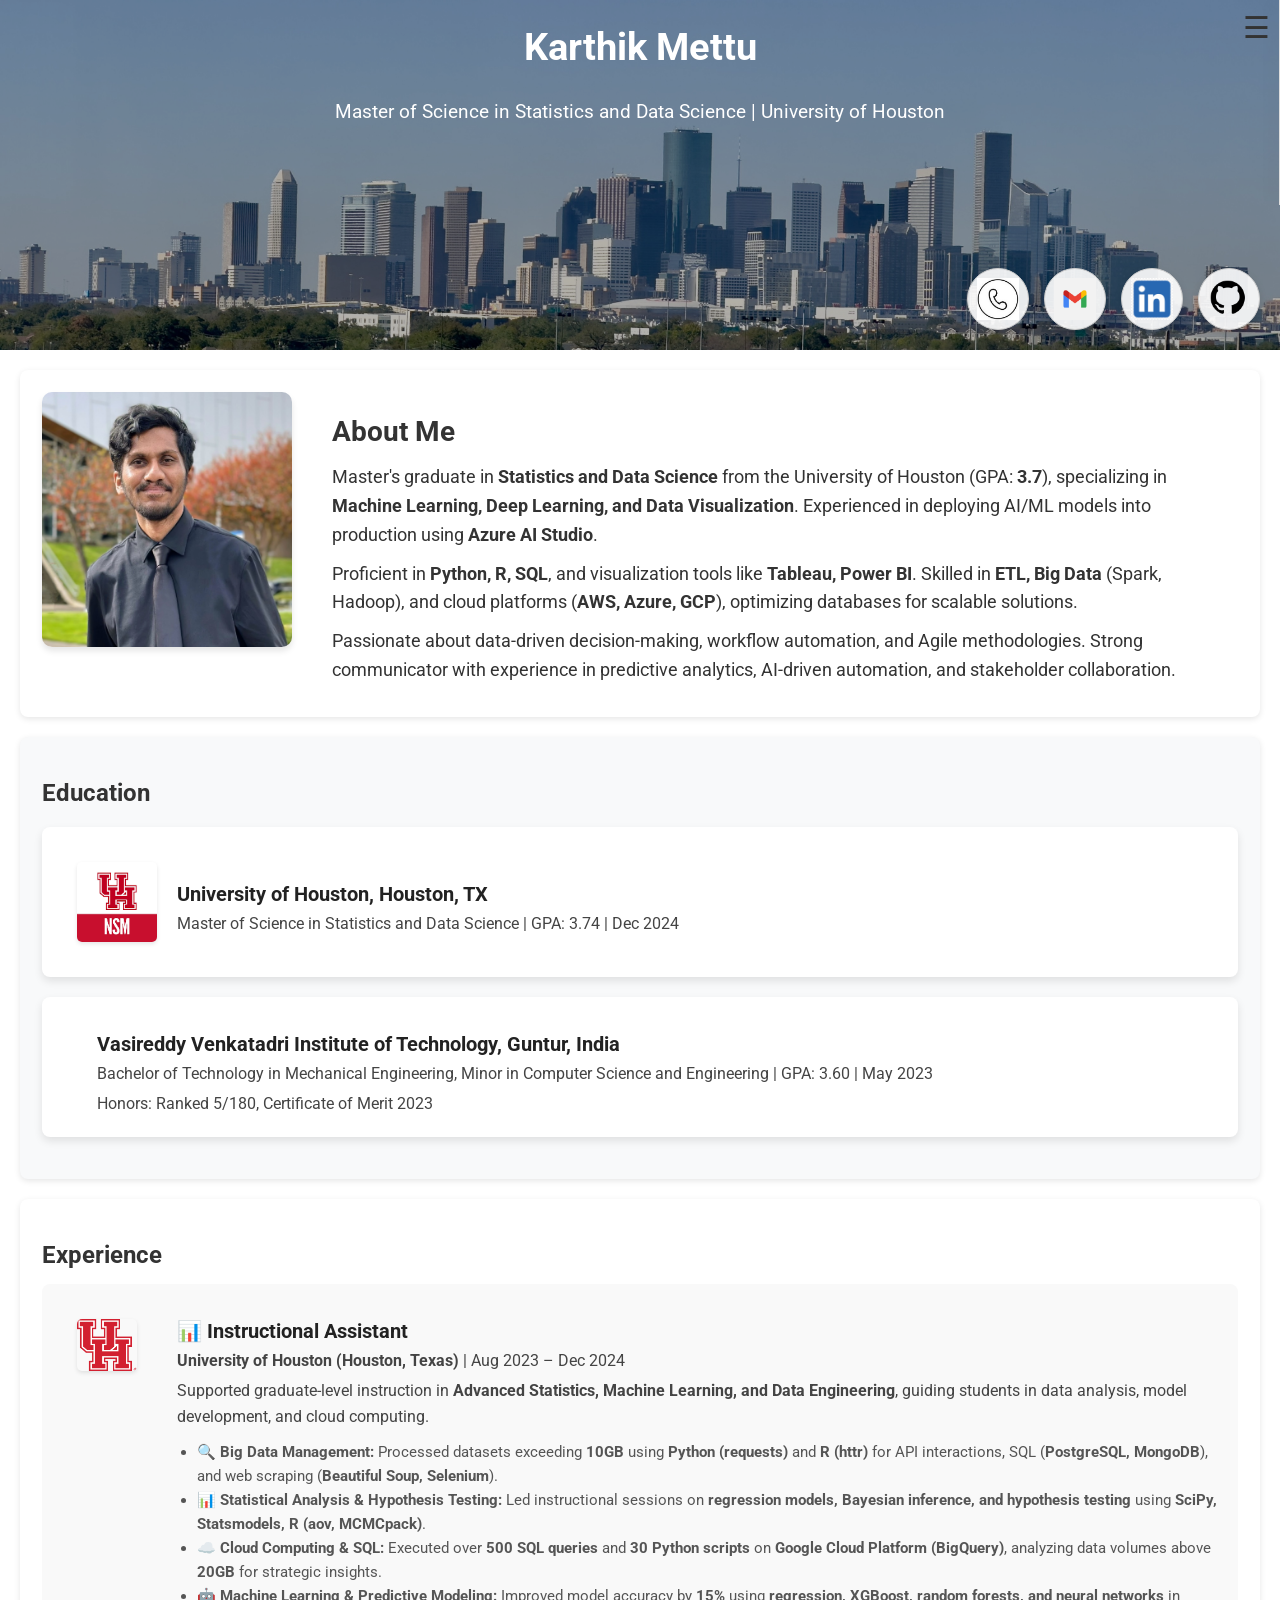
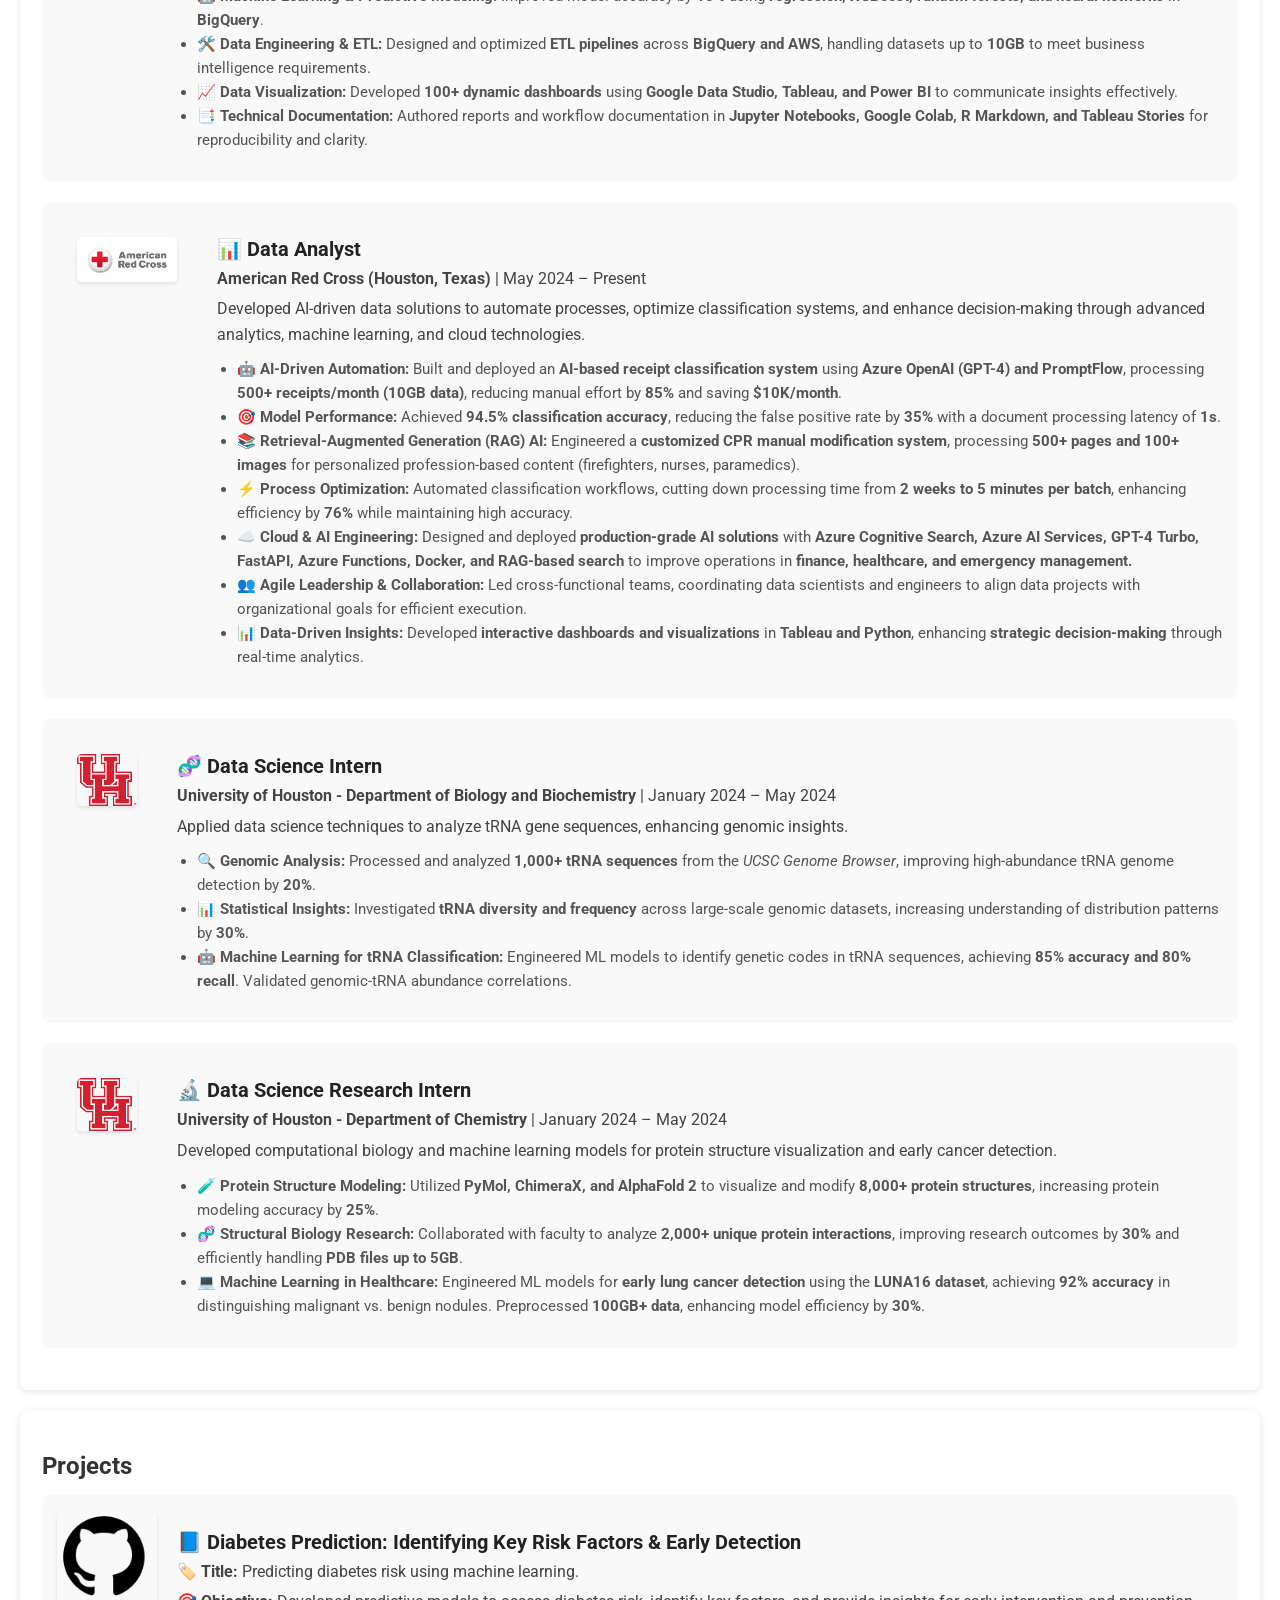
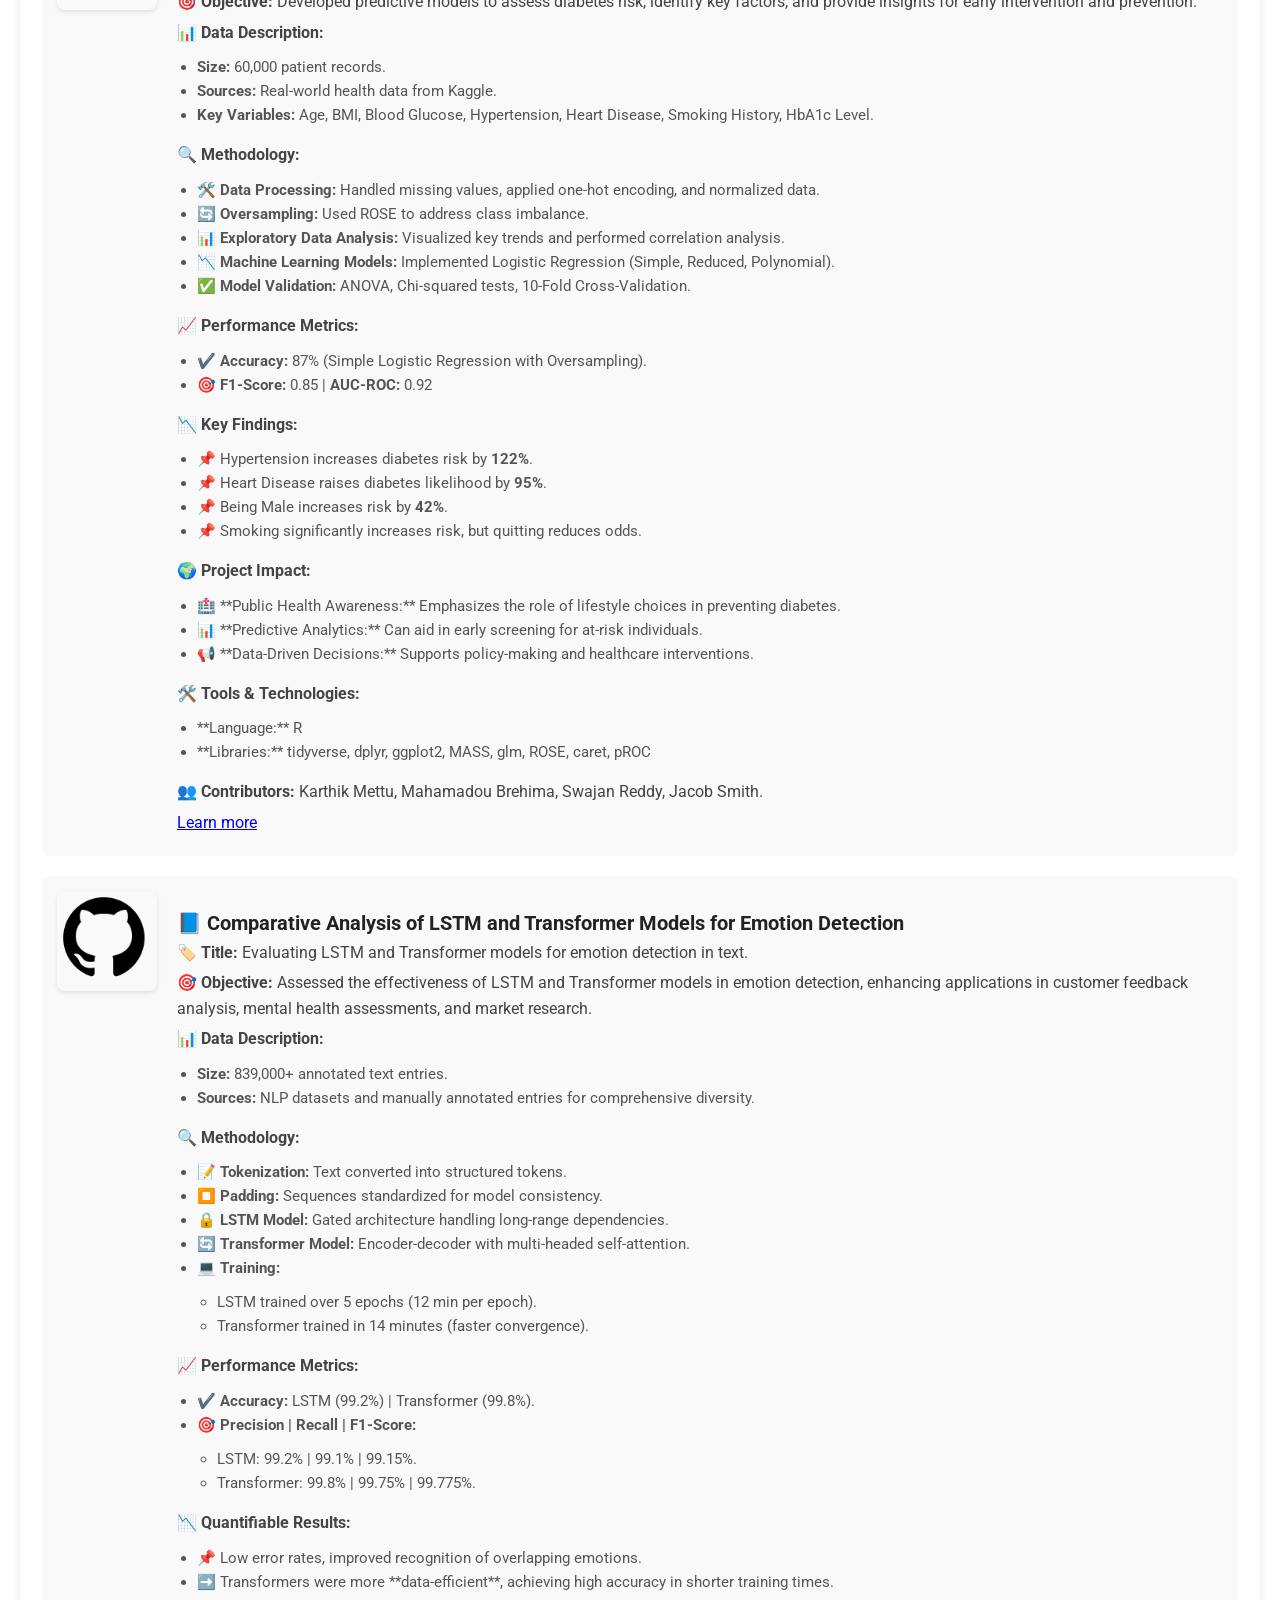
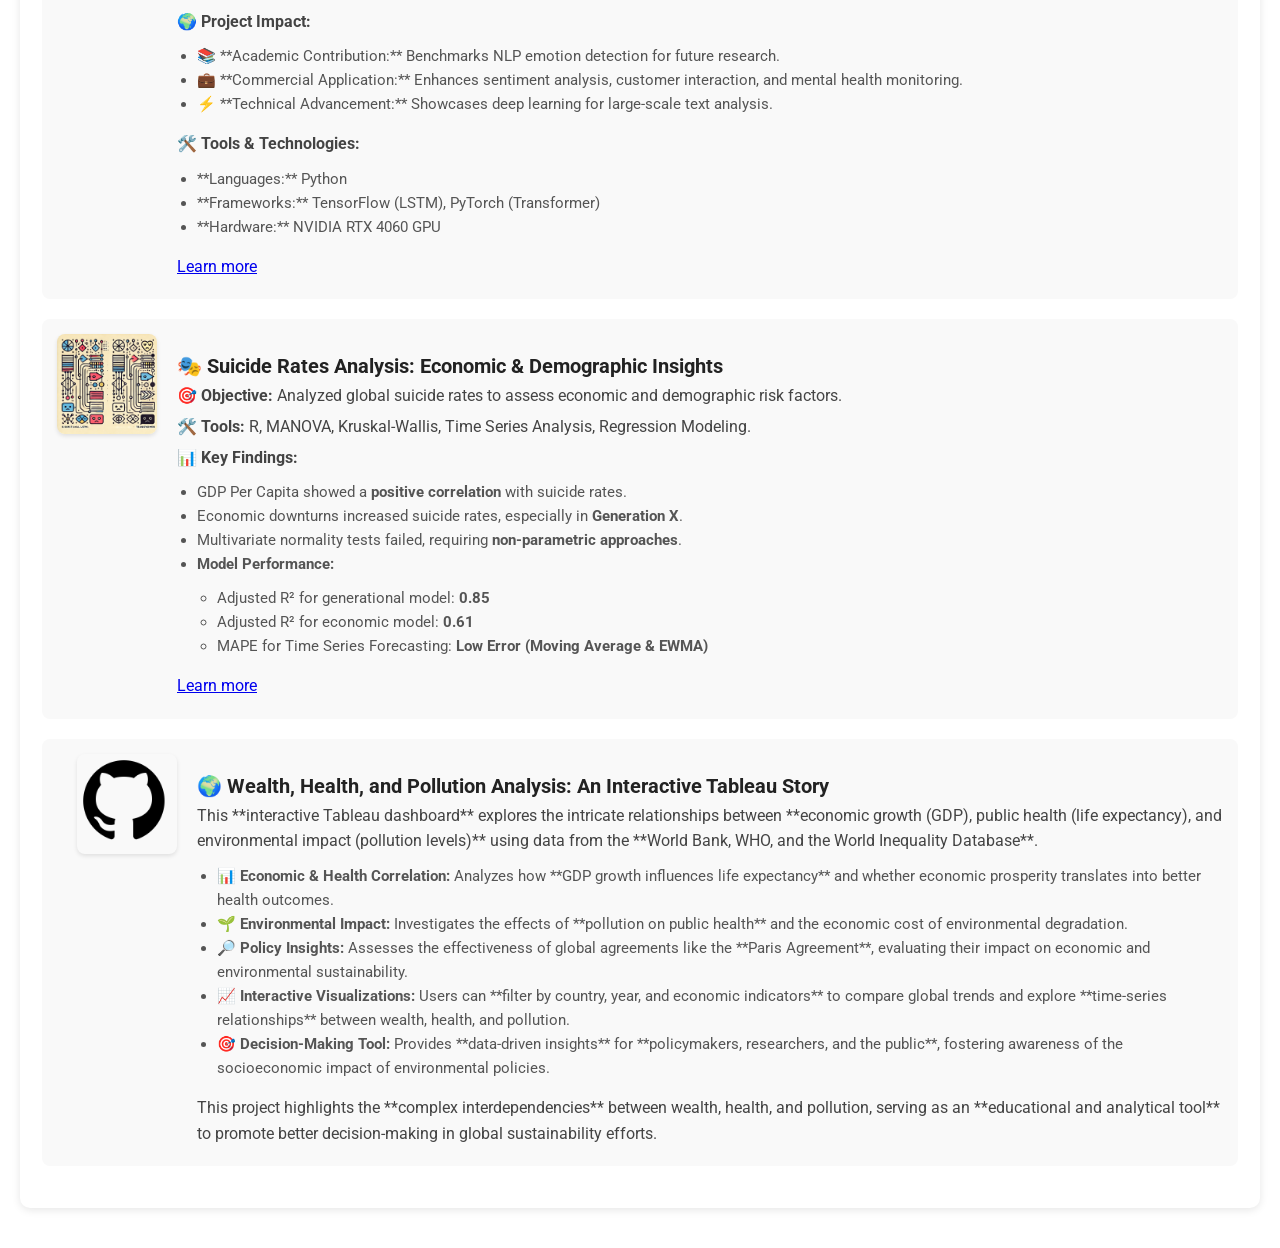
==== commit ae73766c: "Update index.html" ====
--- a/index.html
+++ b/index.html
@@ -3,7 +3,7 @@
 <head>
     <meta charset="UTF-8">
     <meta name="viewport" content="width=device-width, initial-scale=1.0">
-    <title>Karthik Mettu - Personal Webpage</title>
+    <title>Karthik Mettu - Portfolio</title>
     <link rel="stylesheet" href="styles.css">
     
 
@@ -40,16 +40,17 @@
             <div class="about-container">
                 <img src="Profile.JPG" alt="Profile Picture" class="cover-pic">
                 <div class="about-text">
-                    <h2>About Me</h2>
-                    <p>
-                        I am a Master's graduate in<strong> Statistics and Data Science</strong> from the University of Houston, achieving a GPA of <strong>3.7</strong>. My academic expertise in <strong>Machine Learning, Deep Learning, and Data Visualization</strong> is complemented by hands-on experience in deploying AI/ML models into production using tools like Azure AI Studio.
-                    </p>
-                    <p>
-                        Proficient in Python, R, SQL, and visualization tools such as Tableau and Power BI, I specialize in managing ETL processes, optimizing relational and NoSQL databases, and crafting scalable data solutions on cloud platforms like AWS, Azure, and GCP. I have a strong focus on delivering data-driven insights, automating workflows, and practicing Agile methodologies.
-                    </p>
-                    <p>
-                        With effective communication, collaboration, and team-building skills, I am adept at quickly grasping new technical concepts and driving impactful results. My passion lies in leveraging my analytical expertise, technical proficiency, and problem-solving abilities to deliver innovative solutions that empower data-driven decision-making.
-                    </p>
+                   <h2>About Me</h2>
+            <p>
+            Master's graduate in <strong>Statistics and Data Science</strong> from the University of Houston (GPA: <strong>3.7</strong>), specializing in <strong>Machine Learning, Deep Learning, and Data Visualization</strong>. Experienced in deploying AI/ML models into production using <strong>Azure AI Studio</strong>.
+            </p>
+            <p>
+            Proficient in <strong>Python, R, SQL</strong>, and visualization tools like <strong>Tableau, Power BI</strong>. Skilled in <strong>ETL, Big Data</strong> (Spark, Hadoop), and cloud platforms (<strong>AWS, Azure, GCP</strong>), optimizing databases for scalable solutions.
+            </p>
+            <p>
+            Passionate about data-driven decision-making, workflow automation, and Agile methodologies. Strong communicator with experience in predictive analytics, AI-driven automation, and stakeholder collaboration.
+            </p>
+
                     
                 </div>
             </div>
@@ -102,21 +103,28 @@
                         <img src="uh_red.png" alt="University of Houston Logo" style="width:60px;">
                     </div>
                     <div class="text-content">
-                        <h3>Instructional Assistant</h3>
-                        <p>University of Houston (Houston, Texas) | Aug 2023 – Dec 2024</p>
-                        <p>
-                            As an Instructional Assistant at the University of Houston, I guided Data Science graduate students in developing and validating machine learning models, conducting statistical analyses, and optimizing data workflows using Python, R, Tableau, and advanced data science techniques.
-                        </p>
-                        <ul>
-                            <li><strong>Programmatically acquired data</strong> using API requests, command-line tools, database queries, and web scraping tools like <em>Beautiful Soup</em> and <em>Selenium</em>.</li>
-                            <li><strong>Validated and cleansed data</strong> using Python (<em>Pandas, Scikit-learn</em>), R (<em>dplyr, tidyr</em>), and Tableau (calculated fields, prep flows).</li>
-                            <li><strong>Performed hypothesis testing, regression analysis, and Bayesian inference</strong> using Python (<em>SciPy, Statsmodels</em>) and R (<em>aov, MCMCpack</em>).</li>
-                            <li><strong>Developed supervised and unsupervised models</strong> like Random Forests, SVM, k-Means, and k-Nearest Neighbors using Python (<em>Scikit-learn, TensorFlow</em>) and R (<em>caret</em>).</li>
-                            <li><strong>Designed sentiment analysis pipelines</strong> with Bidirectional LSTM and Transformer models, achieving over 99% validation accuracy.</li>
-                            <li><strong>Built forecasting models</strong> for sequential data using Python (<em>Prophet</em>) and R (<em>forecast</em>), enabling accurate trend predictions.</li>
-                            <li><strong>Created interactive dashboards</strong> in Tableau and Python (<em>Matplotlib, Seaborn, Plotly</em>) for insights delivery.</li>
-                            <li><strong>Documented workflows and reports</strong> using Jupyter Notebooks, R Markdown, and Tableau Stories for effective communication.</li>
-                        </ul>
+<h3>📊 Instructional Assistant</h3>
+<p><strong>University of Houston (Houston, Texas)</strong> | Aug 2023 – Dec 2024</p>
+<p>
+    Supported graduate-level instruction in <strong>Advanced Statistics, Machine Learning, and Data Engineering</strong>, guiding students in data analysis, model development, and cloud computing.
+</p>
+
+<ul>
+    <li>🔍 <strong>Big Data Management:</strong> Processed datasets exceeding <strong>10GB</strong> using <strong>Python (requests)</strong> and <strong>R (httr)</strong> for API interactions, SQL (<strong>PostgreSQL, MongoDB</strong>), and web scraping (<strong>Beautiful Soup, Selenium</strong>).</li>
+    
+    <li>📊 <strong>Statistical Analysis & Hypothesis Testing:</strong> Led instructional sessions on <strong>regression models, Bayesian inference, and hypothesis testing</strong> using <strong>SciPy, Statsmodels, R (aov, MCMCpack)</strong>.</li>
+    
+    <li>☁️ <strong>Cloud Computing & SQL:</strong> Executed over <strong>500 SQL queries</strong> and <strong>30 Python scripts</strong> on <strong>Google Cloud Platform (BigQuery)</strong>, analyzing data volumes above <strong>20GB</strong> for strategic insights.</li>
+    
+    <li>🤖 <strong>Machine Learning & Predictive Modeling:</strong> Improved model accuracy by <strong>15%</strong> using <strong>regression, XGBoost, random forests, and neural networks</strong> in <strong>BigQuery</strong>.</li>
+    
+    <li>🛠️ <strong>Data Engineering & ETL:</strong> Designed and optimized <strong>ETL pipelines</strong> across <strong>BigQuery and AWS</strong>, handling datasets up to <strong>10GB</strong> to meet business intelligence requirements.</li>
+    
+    <li>📈 <strong>Data Visualization:</strong> Developed <strong>100+ dynamic dashboards</strong> using <strong>Google Data Studio, Tableau, and Power BI</strong> to communicate insights effectively.</li>
+    
+    <li>📑 <strong>Technical Documentation:</strong> Authored reports and workflow documentation in <strong>Jupyter Notebooks, Google Colab, R Markdown, and Tableau Stories</strong> for reproducibility and clarity.</li>
+</ul>
+
                         
                     </div>
                 </div>
@@ -127,66 +135,72 @@
                         <img src="red_cross.jpeg" alt="American Red Cross Logo" style="width:100px;">
                     </div>
                     <div class="text-content">
-                        <h3>GenAI Developer and Data Analyst</h3>
-                        <p>American Red Cross (Houston, Texas) | May 2024 – Present</p>
-                        <p>
-                            As a GenAI Developer and Data Analyst at the American Red Cross, I leverage Microsoft Azure tools to develop and deploy AI-driven solutions, automate ETL pipelines, and provide actionable insights to enhance disaster relief and training services.
-                        </p>
-                        <ul>
-                            <li><strong>Developed AI models</strong> for disaster relief and training services using <em>Azure AI Studio, PromptFlow, and the RAG framework</em>, achieving 90% classification accuracy.</li>
-                            <li><strong>Generated profession-specific GenAI images</strong> through <em>Azure AI Studio</em>, improving CPR manual comprehension by 30%.</li>
-                            <li><strong>Collaborated with stakeholders</strong> to define business objectives, translating them into actionable AI/ML workflows.</li>
-                            <li><strong>Extracted data from diverse sources</strong>, including SQL and NoSQL databases like <em>MySQL, PostgreSQL, MongoDB, and Cassandra</em>.</li>
-                            <li><strong>Conducted EDA</strong> using <em>Tableau and Power BI</em> to create interactive dashboards for monitoring LMS applications.</li>
-                            <li><strong>Deployed machine learning models into production</strong> using <em>Azure Machine Learning, Flask, and FastAPI</em>.</li>
-                            <li><strong>Optimized system performance</strong> with advanced ETL pipelines and CI/CD workflows using <em>Azure DevOps and Airflow</em>.</li>
-                            <li><strong>Monitored model drift and retrained models</strong> to maintain accuracy with evolving data trends.</li>
-                            <li><strong>Delivered AI/ML projects using Agile and Scrum methodologies</strong>, ensuring timely delivery of impactful solutions.</li>
-                        </ul>
+                       <h3>📊 Data Analyst</h3>
+<p><strong>American Red Cross (Houston, Texas)</strong> | May 2024 – Present</p>
+<p>
+    Developed AI-driven data solutions to automate processes, optimize classification systems, and enhance decision-making through advanced analytics, machine learning, and cloud technologies.
+</p>
+
+<ul>
+    <li>🤖 <strong>AI-Driven Automation:</strong> Built and deployed an <strong>AI-based receipt classification system</strong> using <strong>Azure OpenAI (GPT-4) and PromptFlow</strong>, processing <strong>500+ receipts/month (10GB data)</strong>, reducing manual effort by <strong>85%</strong> and saving <strong>$10K/month</strong>.</li>
+    
+    <li>🎯 <strong>Model Performance:</strong> Achieved <strong>94.5% classification accuracy</strong>, reducing the false positive rate by <strong>35%</strong> with a document processing latency of <strong>1s</strong>.</li>
+    
+    <li>📚 <strong>Retrieval-Augmented Generation (RAG) AI:</strong> Engineered a <strong>customized CPR manual modification system</strong>, processing <strong>500+ pages and 100+ images</strong> for personalized profession-based content (firefighters, nurses, paramedics).</li>
+    
+    <li>⚡ <strong>Process Optimization:</strong> Automated classification workflows, cutting down processing time from <strong>2 weeks to 5 minutes per batch</strong>, enhancing efficiency by <strong>76%</strong> while maintaining high accuracy.</li>
+    
+    <li>☁️ <strong>Cloud & AI Engineering:</strong> Designed and deployed <strong>production-grade AI solutions</strong> with <strong>Azure Cognitive Search, Azure AI Services, GPT-4 Turbo, FastAPI, Azure Functions, Docker, and RAG-based search</strong> to improve operations in <strong>finance, healthcare, and emergency management.</strong></li>
+    
+    <li>👥 <strong>Agile Leadership & Collaboration:</strong> Led cross-functional teams, coordinating data scientists and engineers to align data projects with organizational goals for efficient execution.</li>
+    
+    <li>📊 <strong>Data-Driven Insights:</strong> Developed <strong>interactive dashboards and visualizations</strong> in <strong>Tableau and Python</strong>, enhancing <strong>strategic decision-making</strong> through real-time analytics.</li>
+</ul>
+
                         
                     </div>
                 </div>
 
-                  <!-- Experience Entry 3: Data Science Intern -->
-                  <div class="experience-entry">
-                    <div class="logo-container">
-                        <img src="uh_red.png" alt="University of Houston Logo" style="width:60px;">
-                    </div>
-                    <div class="text-content">
-                        <h3>Data Science Intern</h3>
-                        <p>University of Houston - Department of Biology and Biochemistry (Houston, Texas) | January 2024 – May 2024</p>
-                        <p>
-                            Analyzed tRNA gene sequences for enhanced genomic insights.
-                        </p>
-                        <ul>
-                            <li><strong>Analyzed genomes</strong> with over 1,000 tRNA sequences from the <em>UCSC Genome Browser</em>, achieving a 20% increase in detection of high abundance tRNA genomes.</li>
-                            <li><strong>Investigated tRNA diversity and frequency</strong> using extensive genomic datasets, improving understanding of distribution patterns by 30%.</li>
-                            <li><strong>Used machine learning</strong> to identify codes in tRNA sequences (85% accuracy, 80% recall), and validated correlations between genomic sequences and tRNA abundance.</li>
-                        </ul>
-                        
-                    </div>
-                </div>
-
-
-                 <!-- Experience Entry 4: Data Science Research Intern  -->
-                <div class="experience-entry">
-                    <div class="logo-container">
-                        <img src="uh_red.png" alt="University of Houston Logo" style="width:60px;">
-                    </div>
-                    <div class="text-content">
-                        <h3>Data Science Research Intern </h3>
-                        <p>University of Houston - Department of Chemistry (Houston, Texas) | January 2024 – May 2024</p>
-                        <p>
-                            Computational Biology and Machine Learning Projects.
-                        </p>
-                        <ul>
-                            <li><strong>Utilized PyMol, ChimeraX, and AlphaFold 2</strong> to visualize and modify over 8,000 protein structures, resulting in a <em>25% increase in protein modeling accuracy</em> and efficiently handling PDB files of 5GB.</li>
-                            <li><strong>Collaborated with faculty</strong> to visualize interactions of 2,000 unique proteins, leading to a <em>30% better understanding of protein structures</em> and research outcomes.</li>
-                            <li><strong>Engineered and deployed machine learning algorithms</strong> for early lung cancer detection using the LUNA16 dataset, achieving <em>92% accuracy</em> in differentiating malignant from benign nodules. Efficiently preprocessed over 100GB of data, boosting model performance by <em>30%</em>.</li>
-                        </ul>
-                        
-                    </div>
-                </div>                
+                 <!-- Experience Entry: Data Science Intern -->
+<div class="experience-entry">
+    <div class="logo-container">
+        <img src="uh_red.png" alt="University of Houston Logo" style="width:60px;">
+    </div>
+    <div class="text-content">
+        <h3>🧬 Data Science Intern</h3>
+        <p><strong>University of Houston - Department of Biology and Biochemistry</strong> | January 2024 – May 2024</p>
+        <p>Applied data science techniques to analyze tRNA gene sequences, enhancing genomic insights.</p>
+        
+        <ul>
+            <li>🔍 <strong>Genomic Analysis:</strong> Processed and analyzed <strong>1,000+ tRNA sequences</strong> from the <em>UCSC Genome Browser</em>, improving high-abundance tRNA genome detection by <strong>20%</strong>.</li>
+            
+            <li>📊 <strong>Statistical Insights:</strong> Investigated <strong>tRNA diversity and frequency</strong> across large-scale genomic datasets, increasing understanding of distribution patterns by <strong>30%</strong>.</li>
+            
+            <li>🤖 <strong>Machine Learning for tRNA Classification:</strong> Engineered ML models to identify genetic codes in tRNA sequences, achieving <strong>85% accuracy and 80% recall</strong>. Validated genomic-tRNA abundance correlations.</li>
+        </ul>
+    </div>
+</div>
+
+<!-- Experience Entry: Data Science Research Intern -->
+<div class="experience-entry">
+    <div class="logo-container">
+        <img src="uh_red.png" alt="University of Houston Logo" style="width:60px;">
+    </div>
+    <div class="text-content">
+        <h3>🔬 Data Science Research Intern</h3>
+        <p><strong>University of Houston - Department of Chemistry</strong> | January 2024 – May 2024</p>
+        <p>Developed computational biology and machine learning models for protein structure visualization and early cancer detection.</p>
+        
+        <ul>
+            <li>🧪 <strong>Protein Structure Modeling:</strong> Utilized <strong>PyMol, ChimeraX, and AlphaFold 2</strong> to visualize and modify <strong>8,000+ protein structures</strong>, increasing protein modeling accuracy by <strong>25%</strong>.</li>
+            
+            <li>🧬 <strong>Structural Biology Research:</strong> Collaborated with faculty to analyze <strong>2,000+ unique protein interactions</strong>, improving research outcomes by <strong>30%</strong> and efficiently handling <strong>PDB files up to 5GB</strong>.</li>
+            
+            <li>💻 <strong>Machine Learning in Healthcare:</strong> Engineered ML models for <strong>early lung cancer detection</strong> using the <strong>LUNA16 dataset</strong>, achieving <strong>92% accuracy</strong> in distinguishing malignant vs. benign nodules. Preprocessed <strong>100GB+ data</strong>, enhancing model efficiency by <strong>30%</strong>.</li>
+        </ul>
+    </div>
+</div>
+     
             </section>
 
 
@@ -197,95 +211,192 @@
             <section id="projects" class="section">
                 <h2 class="section-title">Projects</h2>
             
-                <!-- Project 1 -->
+<!-- Project 1: Diabetes Prediction using Machine Learning -->
 <div class="project-entry">
-    <a href="https://github.com/karthik1636/Portfolio/Projects/Diabetes%20Prevention/">Diabetes Prevention Project</a>
-        <img src="github.png" alt="Advanced Statistical Analysis of Suicide Rates" class="project-cover">
+    <a href="https://github.com/karthik1636/Portfolio/tree/main/Projects/Diabetes%20Prevention" target="_blank">
+        <img src="github.png" alt="Diabetes Prediction Model" class="project-cover">
     </a>
     <div class="text-content">
-        <h3>Multivariate Analysis of Suicide Rates: Socioeconomic Factors and Temporal Trends</h3>
-        <p>
-            This project delves into the statistical complexities of suicide rates across various demographics, utilizing a sophisticated array of statistical techniques to decipher trends and patterns. Employing the R programming language, the study integrates multiple statistical libraries and frameworks such as <strong>ggplot2</strong> for data visualization, <strong>dplyr</strong> for data manipulation, and <strong>car</strong> and <strong>MVN</strong> for robust statistical testing.
-        </p>
-        <p>
-            Key methods include <strong>multivariate analysis of variance (MANOVA)</strong> to test differences across groups, <strong>Exploratory Data Analysis (EDA)</strong> to inspect, clean, and prepare data, and <strong>multiple regression analysis</strong> to understand the impact of various factors on suicide rates. Techniques such as <strong>non-parametric tests</strong> were used to confirm findings in non-normal data distributions, showcasing a comprehensive approach to addressing complex sociological phenomena through quantitative analysis.
-        </p>
-        <p>
-            The outcome of this project provides insights into the socio-economic and demographic factors influencing suicide rates, offering a valuable resource for public health policy makers to develop targeted interventions.
-        </p>
-    </div>
-</div>
-
-
-
-            
-               <!-- Project 2 -->
+        <h3>📘 Diabetes Prediction: Identifying Key Risk Factors & Early Detection</h3>
+        <p>🏷️ <strong>Title:</strong> Predicting diabetes risk using machine learning.</p>
+
+        <p>🎯 <strong>Objective:</strong> Developed predictive models to assess diabetes risk, identify key factors, 
+            and provide insights for early intervention and prevention.</p>
+
+        <p>📊 <strong>Data Description:</strong></p>
+        <ul>
+            <li><strong>Size:</strong> 60,000 patient records.</li>
+            <li><strong>Sources:</strong> Real-world health data from Kaggle.</li>
+            <li><strong>Key Variables:</strong> Age, BMI, Blood Glucose, Hypertension, Heart Disease, Smoking History, HbA1c Level.</li>
+        </ul>
+
+        <p>🔍 <strong>Methodology:</strong></p>
+        <ul>
+            <li>🛠️ <strong>Data Processing:</strong> Handled missing values, applied one-hot encoding, and normalized data.</li>
+            <li>🔄 <strong>Oversampling:</strong> Used ROSE to address class imbalance.</li>
+            <li>📊 <strong>Exploratory Data Analysis:</strong> Visualized key trends and performed correlation analysis.</li>
+            <li>📉 <strong>Machine Learning Models:</strong> Implemented Logistic Regression (Simple, Reduced, Polynomial).</li>
+            <li>✅ <strong>Model Validation:</strong> ANOVA, Chi-squared tests, 10-Fold Cross-Validation.</li>
+        </ul>
+
+        <p>📈 <strong>Performance Metrics:</strong></p>
+        <ul>
+            <li>✔️ <strong>Accuracy:</strong> 87% (Simple Logistic Regression with Oversampling).</li>
+            <li>🎯 <strong>F1-Score:</strong> 0.85 | <strong>AUC-ROC:</strong> 0.92</li>
+        </ul>
+
+        <p>📉 <strong>Key Findings:</strong></p>
+        <ul>
+            <li>📌 Hypertension increases diabetes risk by <strong>122%</strong>.</li>
+            <li>📌 Heart Disease raises diabetes likelihood by <strong>95%</strong>.</li>
+            <li>📌 Being Male increases risk by <strong>42%</strong>.</li>
+            <li>📌 Smoking significantly increases risk, but quitting reduces odds.</li>
+        </ul>
+
+        <p>🌍 <strong>Project Impact:</strong></p>
+        <ul>
+            <li>🏥 **Public Health Awareness:** Emphasizes the role of lifestyle choices in preventing diabetes.</li>
+            <li>📊 **Predictive Analytics:** Can aid in early screening for at-risk individuals.</li>
+            <li>📢 **Data-Driven Decisions:** Supports policy-making and healthcare interventions.</li>
+        </ul>
+
+        <p>🛠️ <strong>Tools & Technologies:</strong></p>
+        <ul>
+            <li>**Language:** R</li>
+            <li>**Libraries:** tidyverse, dplyr, ggplot2, MASS, glm, ROSE, caret, pROC</li>
+        </ul>
+
+        <p>👥 <strong>Contributors:</strong> Karthik Mettu, Mahamadou Brehima, Swajan Reddy, Jacob Smith.</p>
+        <p><a href="#more-details">Learn more</a></p>
+    </div>
+</div>
+
+
+            <!-- Project 2: Comparative Analysis of LSTM and Transformer Models for Emotion Detection -->
 <div class="project-entry">
-    <a href="https://github.com/karthik1636/Portfolio/Projects/Multivariate%20Analysis/">Multivariate Analysis Project</a>
-
-        <img src="github.png"" alt="Diabetes Prediction Model" class="project-cover">
+    <a href="https://github.com/karthik1636/Portfolio/tree/main/Projects/Sentiment%20Analysis" target="_blank">
+
+        <img src="github.png" alt="Emotion Detection Model" class="project-cover">
     </a>
     <div class="text-content">
-        <h3>Advanced Predictive Modeling for Diabetes Risk Assessment and Prevention Strategies</h3>
-        <p>
-            Our project utilized advanced machine learning techniques to predict diabetes risk among individuals. We employed <strong>logistic regression models</strong> to analyze the likelihood of developing diabetes based on a dataset sourced from Kaggle, which included critical predictors such as age, BMI, blood glucose levels, and lifestyle factors.
-        </p>
-        <p>
-            We approached the problem by first performing a thorough <strong>Exploratory Data Analysis (EDA)</strong> to understand the correlations and distributions of various predictors. Key techniques included <strong>oversampling with the ROSE library</strong> to balance the dataset, utilizing <strong>chi-squared tests</strong> for feature selection, and <strong>Bayesian Information Criteria (BIC)</strong> for model validation.
-        </p>
-        <p>
-            Our findings revealed significant predictors such as hypertension and BMI, which were intricately modeled to predict diabetes risk. We validated these models on a testing set to ensure robustness and accuracy. The final model not only predicts diabetes but also aids in understanding the impact of various health indicators on the disease's onset.
-        </p>
-        <p>
-            This project underscores the importance of <strong>machine learning in healthcare</strong>, providing insights that can lead to better preventative health measures and management of diabetes, aligning with our goal to leverage <strong>data science</strong> for impactful health outcomes.
-        </p>
-    </div>
-</div>
+        <h3>📘 Comparative Analysis of LSTM and Transformer Models for Emotion Detection</h3>
+        <p>🏷️ <strong>Title:</strong> Evaluating LSTM and Transformer models for emotion detection in text.</p>
+
+        <p>🎯 <strong>Objective:</strong> Assessed the effectiveness of LSTM and Transformer models in emotion detection, 
+            enhancing applications in customer feedback analysis, mental health assessments, and market research.</p>
+
+        <p>📊 <strong>Data Description:</strong></p>
+        <ul>
+            <li><strong>Size:</strong> 839,000+ annotated text entries.</li>
+            <li><strong>Sources:</strong> NLP datasets and manually annotated entries for comprehensive diversity.</li>
+        </ul>
+
+        <p>🔍 <strong>Methodology:</strong></p>
+        <ul>
+            <li>📝 <strong>Tokenization:</strong> Text converted into structured tokens.</li>
+            <li>⏹️ <strong>Padding:</strong> Sequences standardized for model consistency.</li>
+            <li>🔒 <strong>LSTM Model:</strong> Gated architecture handling long-range dependencies.</li>
+            <li>🔄 <strong>Transformer Model:</strong> Encoder-decoder with multi-headed self-attention.</li>
+            <li>💻 <strong>Training:</strong> 
+                <ul>
+                    <li>LSTM trained over 5 epochs (12 min per epoch).</li>
+                    <li>Transformer trained in 14 minutes (faster convergence).</li>
+                </ul>
+            </li>
+        </ul>
+
+        <p>📈 <strong>Performance Metrics:</strong></p>
+        <ul>
+            <li>✔️ <strong>Accuracy:</strong> LSTM (99.2%) | Transformer (99.8%).</li>
+            <li>🎯 <strong>Precision | Recall | F1-Score:</strong></li>
+            <ul>
+                <li>LSTM: 99.2% | 99.1% | 99.15%.</li>
+                <li>Transformer: 99.8% | 99.75% | 99.775%.</li>
+            </ul>
+        </ul>
+
+        <p>📉 <strong>Quantifiable Results:</strong></p>
+        <ul>
+            <li>📌 Low error rates, improved recognition of overlapping emotions.</li>
+            <li>➡️ Transformers were more **data-efficient**, achieving high accuracy in shorter training times.</li>
+        </ul>
+
+        <p>🌍 <strong>Project Impact:</strong></p>
+        <ul>
+            <li>📚 **Academic Contribution:** Benchmarks NLP emotion detection for future research.</li>
+            <li>💼 **Commercial Application:** Enhances sentiment analysis, customer interaction, and mental health monitoring.</li>
+            <li>⚡ **Technical Advancement:** Showcases deep learning for large-scale text analysis.</li>
+        </ul>
+
+        <p>🛠️ <strong>Tools & Technologies:</strong></p>
+        <ul>
+            <li>**Languages:** Python</li>
+            <li>**Frameworks:** TensorFlow (LSTM), PyTorch (Transformer)</li>
+            <li>**Hardware:** NVIDIA RTX 4060 GPU</li>
+        </ul>
+
+        <p><a href="#more-details">Learn more</a></p>
+    </div>
+</div>
+
 
             <!-- Project 3 -->
+<!-- Project: Suicide Rates Analysis -->
 <div class="project-entry">
-    <a href="https://github.com/karthik1636/Portfolio/Projects/Sentiment%20Analysis/">Sentiment Analysis Project</a>
-
-        <img src="github.png" alt="Emotion Analysis Models Comparison" class="project-cover">
+    <a href="https://github.com/karthik1636/Portfolio/tree/main/Projects/Multivariate%20Analysis" target="_blank">
+      
+        <img src="Project3.webp" alt="Suicide Rates Analysis" class="project-cover">
     </a>
     <div class="text-content">
-        <h3>Comparative Analysis of Bidirectional LSTM and Transformer Models for Emotion Detection</h3>
-        <p>
-            This project investigates the efficacy of <strong>Bidirectional LSTM (Long Short-Term Memory)</strong> and <strong>Transformer</strong> architectures in the domain of emotion analysis within natural language processing. The objective was to determine which model better handles the nuances of human emotion in textual data.
-        </p>
-        <p>
-            We commenced with a foundational <strong>Exploratory Data Analysis (EDA)</strong> to gauge the distribution of emotional expressions across the dataset. Subsequent modeling involved implementing a <strong>Bidirectional LSTM</strong>, known for its ability to capture context from both past and future data points in a sequence, and a <strong>Transformer</strong>, which utilizes self-attention mechanisms to process sequences in parallel.
-        </p>
-        <p>
-            The methodologies employed included <strong>tokenization</strong> and <strong>padding</strong> of text data to uniform sequence lengths, essential for processing by our neural network models. Both models were trained and their performance metrics such as precision, recall, and F1-score were critically evaluated. The Transformer model, with its innovative attention mechanism, was hypothesized to outperform the LSTM in capturing contextual nuances.
-        </p>
-        <p>
-            Our findings illustrated that while both models achieved high validation accuracies, the <strong>Transformer</strong> model demonstrated superior efficiency in training time and scalability, making it a preferable choice for real-time emotion analysis applications.
-        </p>
-    </div>
-</div>
+        <h3>🎭 Suicide Rates Analysis: Economic & Demographic Insights</h3>
+        <p>🎯 <strong>Objective:</strong> Analyzed global suicide rates to assess economic and demographic risk factors.</p>
+        <p>🛠️ <strong>Tools:</strong> R, MANOVA, Kruskal-Wallis, Time Series Analysis, Regression Modeling.</p>
+        <p>📊 <strong>Key Findings:</strong></p>
+        <ul>
+            <li>GDP Per Capita showed a <strong>positive correlation</strong> with suicide rates.</li>
+            <li>Economic downturns increased suicide rates, especially in <strong>Generation X</strong>.</li>
+            <li>Multivariate normality tests failed, requiring <strong>non-parametric approaches</strong>.</li>
+            <li><strong>Model Performance:</strong></li>
+            <ul>
+                <li>Adjusted R² for generational model: <strong>0.85</strong></li>
+                <li>Adjusted R² for economic model: <strong>0.61</strong></li>
+                <li>MAPE for Time Series Forecasting: <strong>Low Error (Moving Average & EWMA)</strong></li>
+            </ul>
+        </ul>
+        <p><a href="#more-details">Learn more</a></p>
+    </div>
+</div>
+
 
                 
 <!-- Project: Wealth, Health, and Pollution Relationship -->
 <div class="project-entry">
-    <a href="https://github.com/karthik1636/Portfolio/Projects/Visualization%20Project/">Visualization Project</a>
+    <a href="https://github.com/karthik1636/Portfolio/tree/main/Projects/Visualization%20Project"></a>
 
         <img src="github.png" alt="Wealth, Health, and Pollution Analysis" class="project-cover">
     </a>
     <div class="text-content">
-        <h3>Wealth, Health, and Pollution Analysis: An Interactive Tableau Story</h3>
-        <p>
-            This Tableau dashboard delves into the intricate relationships between a country's wealth (GDP), health outcomes (life expectancy), and environmental impact (pollution levels). By aggregating data from the World Bank, WHO, and the World Inequality Database, we provide a multi-faceted view of how economic factors correlate with public health and environmental conditions.
-        </p>
-        <p>
-            Our analysis covers key questions such as the correlation between GDP and life expectancy, the health implications of pollution levels, and the economic impact of environmental policies like the Paris Agreement. Interactive visualizations allow users to explore trends over time, compare different countries, and understand the broader socioeconomic implications.
-        </p>
-        <p>
-            The dashboard is designed to be intuitive, offering users the ability to filter data by country, year, and economic indicators. It highlights the dual impact of economic development on public health and the environment, providing valuable insights for policymakers, researchers, and the public.
-        </p>
-        <p>
-            This project not only sheds light on the often complex interdependencies between wealth, health, and pollution but also serves as a tool for education and decision-making, promoting a deeper understanding of global challenges.
-        </p>
+     <h3>🌍 Wealth, Health, and Pollution Analysis: An Interactive Tableau Story</h3>
+<p>
+    This **interactive Tableau dashboard** explores the intricate relationships between **economic growth (GDP), public health (life expectancy), and environmental impact (pollution levels)** using data from the **World Bank, WHO, and the World Inequality Database**.
+</p>
+
+<ul>
+    <li>📊 <strong>Economic & Health Correlation:</strong> Analyzes how **GDP growth influences life expectancy** and whether economic prosperity translates into better health outcomes.</li>
+
+    <li>🌱 <strong>Environmental Impact:</strong> Investigates the effects of **pollution on public health** and the economic cost of environmental degradation.</li>
+
+    <li>🔎 <strong>Policy Insights:</strong> Assesses the effectiveness of global agreements like the **Paris Agreement**, evaluating their impact on economic and environmental sustainability.</li>
+
+    <li>📈 <strong>Interactive Visualizations:</strong> Users can **filter by country, year, and economic indicators** to compare global trends and explore **time-series relationships** between wealth, health, and pollution.</li>
+
+    <li>🎯 <strong>Decision-Making Tool:</strong> Provides **data-driven insights** for **policymakers, researchers, and the public**, fostering awareness of the socioeconomic impact of environmental policies.</li>
+</ul>
+
+<p>
+    This project highlights the **complex interdependencies** between wealth, health, and pollution, serving as an **educational and analytical tool** to promote better decision-making in global sustainability efforts.
+</p>
+
     </div>
 </div>
 
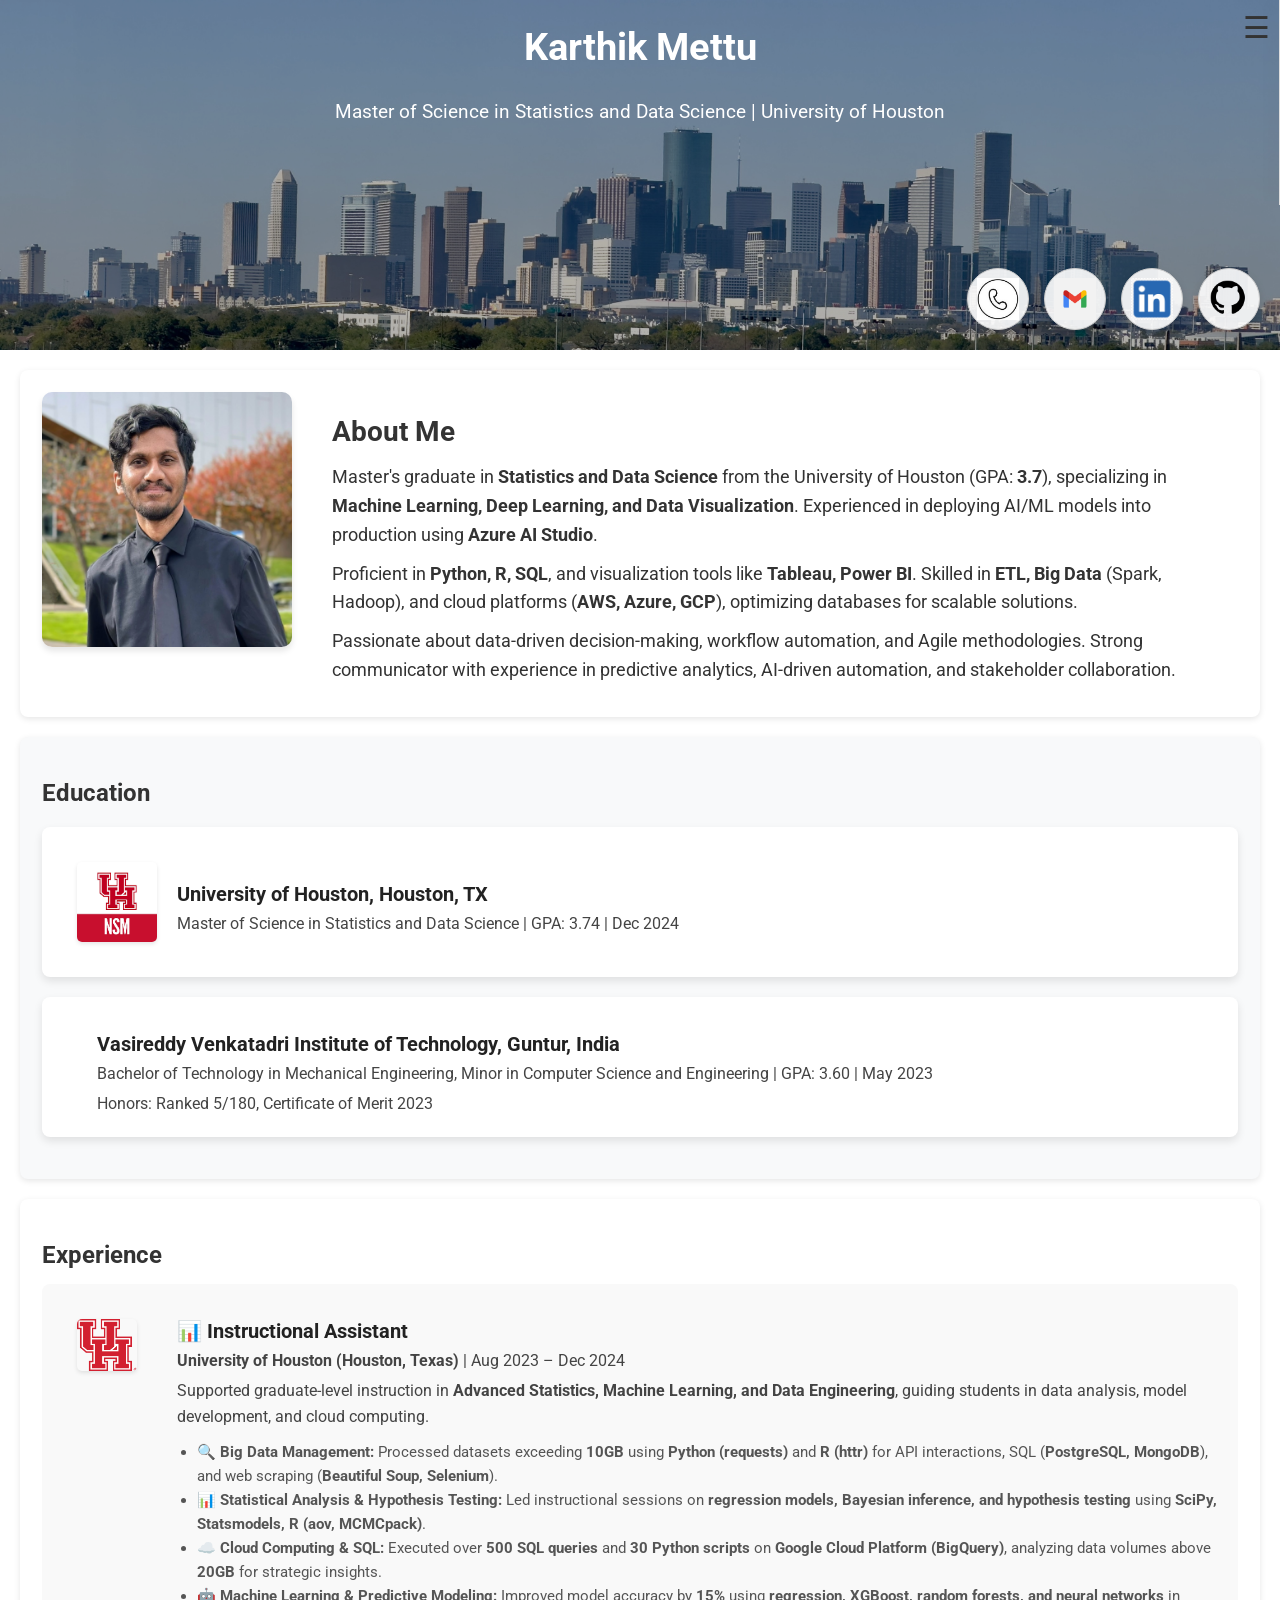
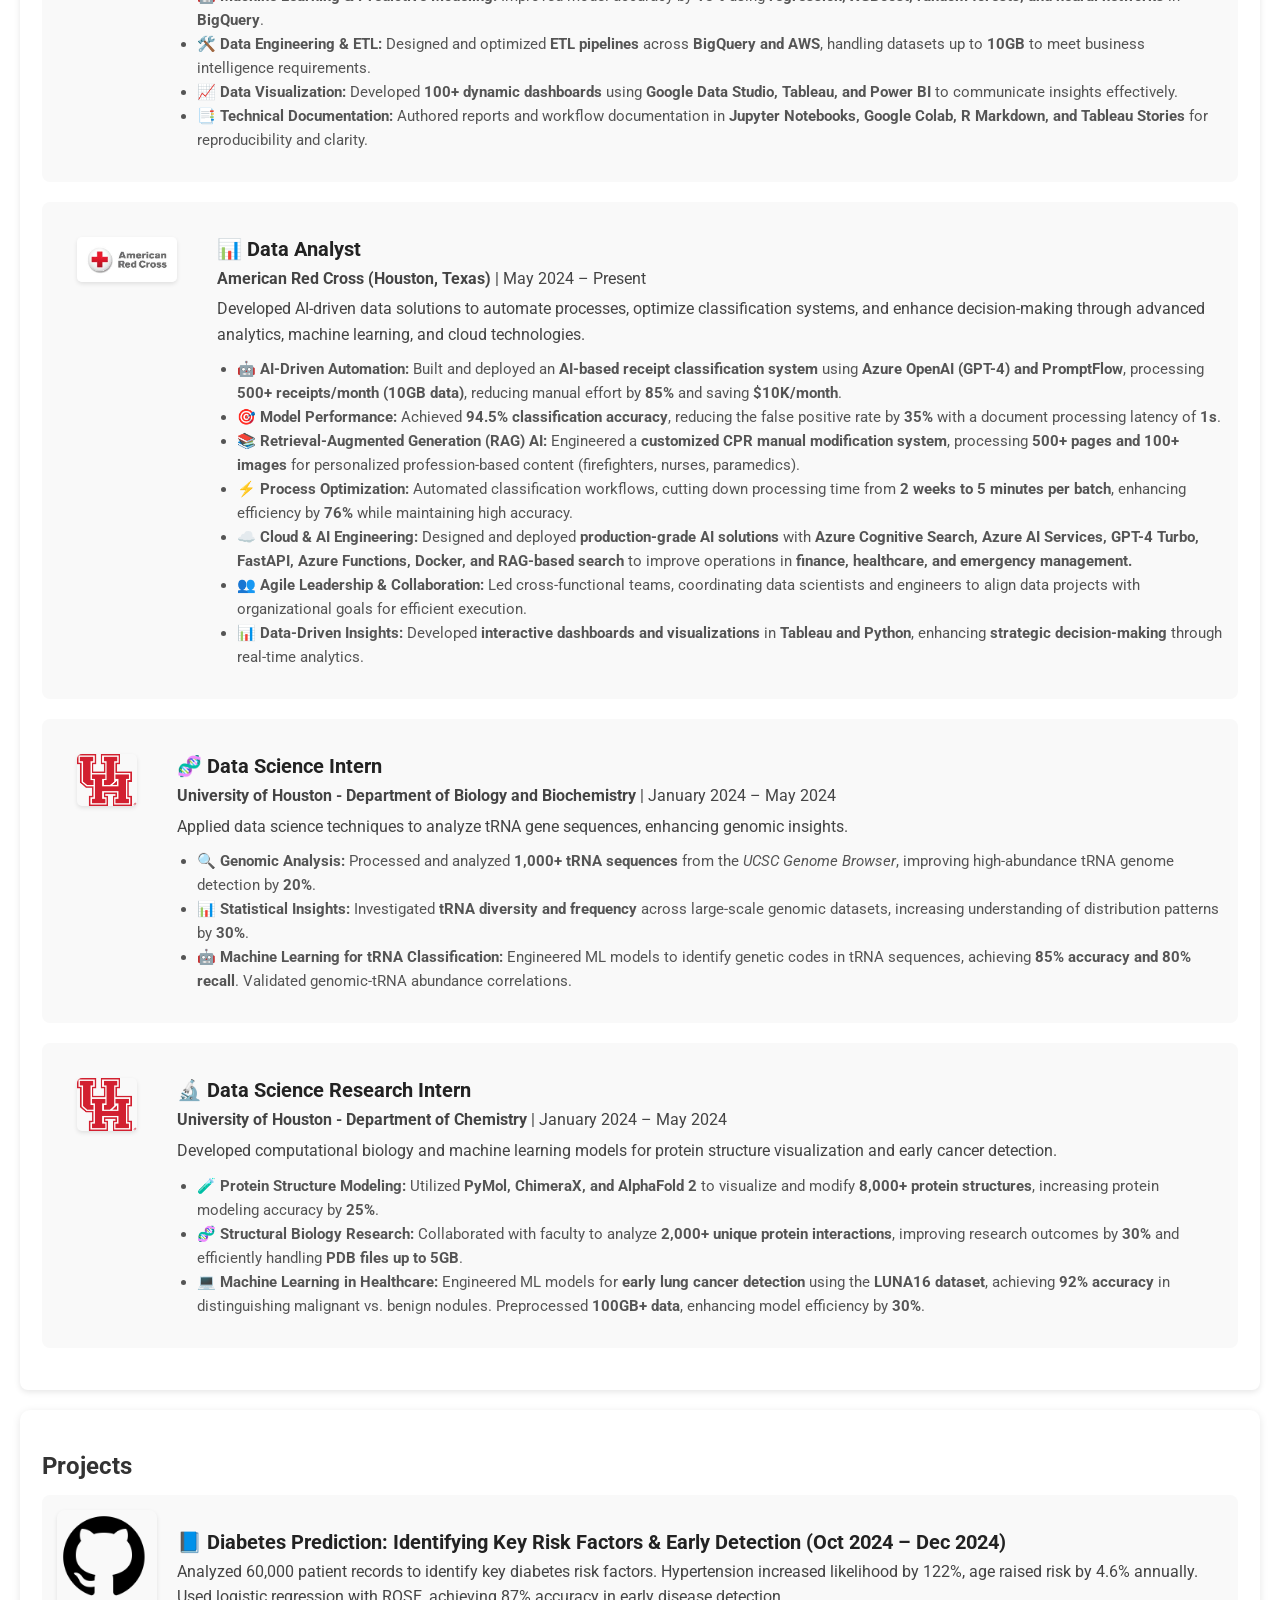
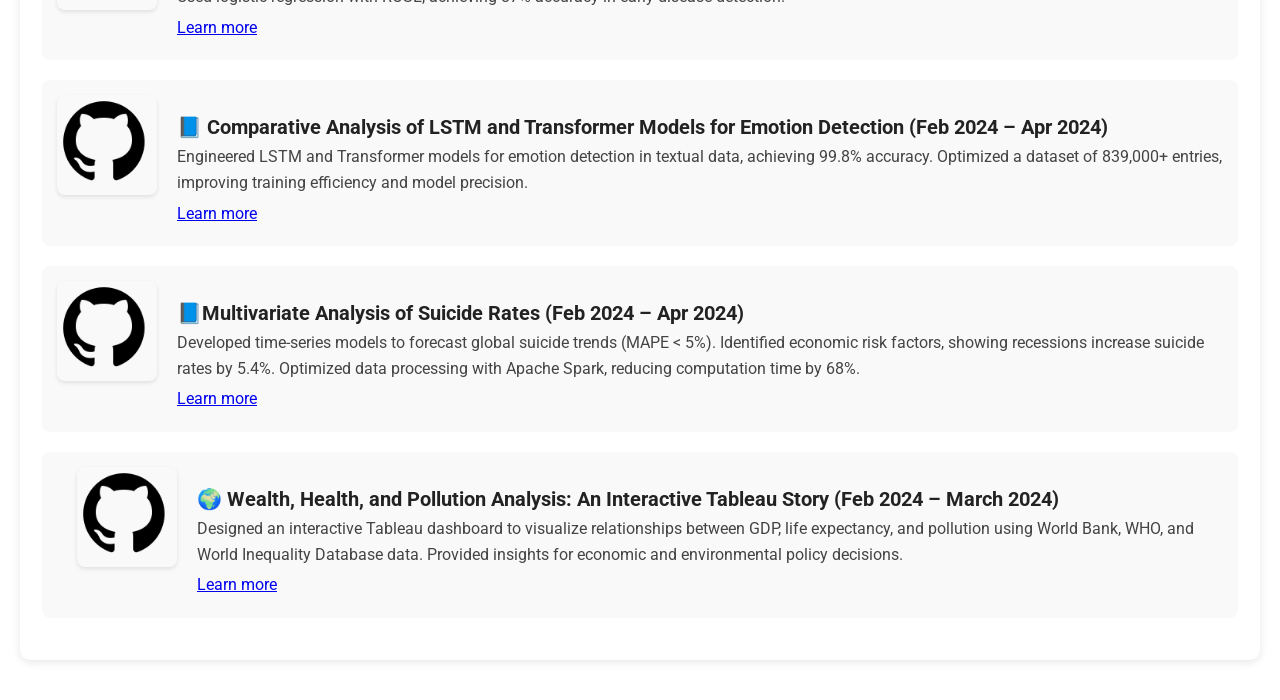
==== commit f13b4f9a: "Update index.html" ====
--- a/index.html
+++ b/index.html
@@ -217,57 +217,10 @@
         <img src="github.png" alt="Diabetes Prediction Model" class="project-cover">
     </a>
     <div class="text-content">
-        <h3>📘 Diabetes Prediction: Identifying Key Risk Factors & Early Detection</h3>
-        <p>🏷️ <strong>Title:</strong> Predicting diabetes risk using machine learning.</p>
-
-        <p>🎯 <strong>Objective:</strong> Developed predictive models to assess diabetes risk, identify key factors, 
-            and provide insights for early intervention and prevention.</p>
-
-        <p>📊 <strong>Data Description:</strong></p>
-        <ul>
-            <li><strong>Size:</strong> 60,000 patient records.</li>
-            <li><strong>Sources:</strong> Real-world health data from Kaggle.</li>
-            <li><strong>Key Variables:</strong> Age, BMI, Blood Glucose, Hypertension, Heart Disease, Smoking History, HbA1c Level.</li>
-        </ul>
-
-        <p>🔍 <strong>Methodology:</strong></p>
-        <ul>
-            <li>🛠️ <strong>Data Processing:</strong> Handled missing values, applied one-hot encoding, and normalized data.</li>
-            <li>🔄 <strong>Oversampling:</strong> Used ROSE to address class imbalance.</li>
-            <li>📊 <strong>Exploratory Data Analysis:</strong> Visualized key trends and performed correlation analysis.</li>
-            <li>📉 <strong>Machine Learning Models:</strong> Implemented Logistic Regression (Simple, Reduced, Polynomial).</li>
-            <li>✅ <strong>Model Validation:</strong> ANOVA, Chi-squared tests, 10-Fold Cross-Validation.</li>
-        </ul>
-
-        <p>📈 <strong>Performance Metrics:</strong></p>
-        <ul>
-            <li>✔️ <strong>Accuracy:</strong> 87% (Simple Logistic Regression with Oversampling).</li>
-            <li>🎯 <strong>F1-Score:</strong> 0.85 | <strong>AUC-ROC:</strong> 0.92</li>
-        </ul>
-
-        <p>📉 <strong>Key Findings:</strong></p>
-        <ul>
-            <li>📌 Hypertension increases diabetes risk by <strong>122%</strong>.</li>
-            <li>📌 Heart Disease raises diabetes likelihood by <strong>95%</strong>.</li>
-            <li>📌 Being Male increases risk by <strong>42%</strong>.</li>
-            <li>📌 Smoking significantly increases risk, but quitting reduces odds.</li>
-        </ul>
-
-        <p>🌍 <strong>Project Impact:</strong></p>
-        <ul>
-            <li>🏥 **Public Health Awareness:** Emphasizes the role of lifestyle choices in preventing diabetes.</li>
-            <li>📊 **Predictive Analytics:** Can aid in early screening for at-risk individuals.</li>
-            <li>📢 **Data-Driven Decisions:** Supports policy-making and healthcare interventions.</li>
-        </ul>
-
-        <p>🛠️ <strong>Tools & Technologies:</strong></p>
-        <ul>
-            <li>**Language:** R</li>
-            <li>**Libraries:** tidyverse, dplyr, ggplot2, MASS, glm, ROSE, caret, pROC</li>
-        </ul>
-
-        <p>👥 <strong>Contributors:</strong> Karthik Mettu, Mahamadou Brehima, Swajan Reddy, Jacob Smith.</p>
-        <p><a href="#more-details">Learn more</a></p>
+        <h3>📘 Diabetes Prediction: Identifying Key Risk Factors & Early Detection (Oct 2024 – Dec 2024)</h3>
+       <p>Analyzed 60,000 patient records to identify key diabetes risk factors. Hypertension increased likelihood by 122%, age raised risk by 4.6% annually. Used logistic regression with ROSE, achieving 87% accuracy in early disease detection.</p>
+        
+        <p><a href="https://github.com/karthik1636/Portfolio/tree/main/Projects/Diabetes%20Prevention">Learn more</a></p>
     </div>
 </div>
 
@@ -279,63 +232,12 @@
         <img src="github.png" alt="Emotion Detection Model" class="project-cover">
     </a>
     <div class="text-content">
-        <h3>📘 Comparative Analysis of LSTM and Transformer Models for Emotion Detection</h3>
-        <p>🏷️ <strong>Title:</strong> Evaluating LSTM and Transformer models for emotion detection in text.</p>
-
-        <p>🎯 <strong>Objective:</strong> Assessed the effectiveness of LSTM and Transformer models in emotion detection, 
-            enhancing applications in customer feedback analysis, mental health assessments, and market research.</p>
-
-        <p>📊 <strong>Data Description:</strong></p>
-        <ul>
-            <li><strong>Size:</strong> 839,000+ annotated text entries.</li>
-            <li><strong>Sources:</strong> NLP datasets and manually annotated entries for comprehensive diversity.</li>
-        </ul>
-
-        <p>🔍 <strong>Methodology:</strong></p>
-        <ul>
-            <li>📝 <strong>Tokenization:</strong> Text converted into structured tokens.</li>
-            <li>⏹️ <strong>Padding:</strong> Sequences standardized for model consistency.</li>
-            <li>🔒 <strong>LSTM Model:</strong> Gated architecture handling long-range dependencies.</li>
-            <li>🔄 <strong>Transformer Model:</strong> Encoder-decoder with multi-headed self-attention.</li>
-            <li>💻 <strong>Training:</strong> 
-                <ul>
-                    <li>LSTM trained over 5 epochs (12 min per epoch).</li>
-                    <li>Transformer trained in 14 minutes (faster convergence).</li>
-                </ul>
-            </li>
-        </ul>
-
-        <p>📈 <strong>Performance Metrics:</strong></p>
-        <ul>
-            <li>✔️ <strong>Accuracy:</strong> LSTM (99.2%) | Transformer (99.8%).</li>
-            <li>🎯 <strong>Precision | Recall | F1-Score:</strong></li>
-            <ul>
-                <li>LSTM: 99.2% | 99.1% | 99.15%.</li>
-                <li>Transformer: 99.8% | 99.75% | 99.775%.</li>
-            </ul>
-        </ul>
-
-        <p>📉 <strong>Quantifiable Results:</strong></p>
-        <ul>
-            <li>📌 Low error rates, improved recognition of overlapping emotions.</li>
-            <li>➡️ Transformers were more **data-efficient**, achieving high accuracy in shorter training times.</li>
-        </ul>
-
-        <p>🌍 <strong>Project Impact:</strong></p>
-        <ul>
-            <li>📚 **Academic Contribution:** Benchmarks NLP emotion detection for future research.</li>
-            <li>💼 **Commercial Application:** Enhances sentiment analysis, customer interaction, and mental health monitoring.</li>
-            <li>⚡ **Technical Advancement:** Showcases deep learning for large-scale text analysis.</li>
-        </ul>
-
-        <p>🛠️ <strong>Tools & Technologies:</strong></p>
-        <ul>
-            <li>**Languages:** Python</li>
-            <li>**Frameworks:** TensorFlow (LSTM), PyTorch (Transformer)</li>
-            <li>**Hardware:** NVIDIA RTX 4060 GPU</li>
-        </ul>
-
-        <p><a href="#more-details">Learn more</a></p>
+        <h3>📘 Comparative Analysis of LSTM and Transformer Models for Emotion Detection (Feb 2024 – Apr 2024)</h3>
+        
+        <p>Engineered LSTM and Transformer models for emotion detection in textual data, achieving 99.8% accuracy. Optimized a dataset of 839,000+ entries, improving training efficiency and model precision.</p>
+
+    
+        <p><a href="https://github.com/karthik1636/Portfolio/tree/main/Projects/Sentiment%20Analysis">Learn more</a></p>
     </div>
 </div>
 
@@ -345,25 +247,14 @@
 <div class="project-entry">
     <a href="https://github.com/karthik1636/Portfolio/tree/main/Projects/Multivariate%20Analysis" target="_blank">
       
-        <img src="Project3.webp" alt="Suicide Rates Analysis" class="project-cover">
-    </a>
-    <div class="text-content">
-        <h3>🎭 Suicide Rates Analysis: Economic & Demographic Insights</h3>
-        <p>🎯 <strong>Objective:</strong> Analyzed global suicide rates to assess economic and demographic risk factors.</p>
-        <p>🛠️ <strong>Tools:</strong> R, MANOVA, Kruskal-Wallis, Time Series Analysis, Regression Modeling.</p>
-        <p>📊 <strong>Key Findings:</strong></p>
-        <ul>
-            <li>GDP Per Capita showed a <strong>positive correlation</strong> with suicide rates.</li>
-            <li>Economic downturns increased suicide rates, especially in <strong>Generation X</strong>.</li>
-            <li>Multivariate normality tests failed, requiring <strong>non-parametric approaches</strong>.</li>
-            <li><strong>Model Performance:</strong></li>
-            <ul>
-                <li>Adjusted R² for generational model: <strong>0.85</strong></li>
-                <li>Adjusted R² for economic model: <strong>0.61</strong></li>
-                <li>MAPE for Time Series Forecasting: <strong>Low Error (Moving Average & EWMA)</strong></li>
-            </ul>
-        </ul>
-        <p><a href="#more-details">Learn more</a></p>
+        <img src="github.png" alt="Suicide Rates Analysis" class="project-cover">
+    </a>
+    <div class="text-content">
+       
+                <h3>📘Multivariate Analysis of Suicide Rates (Feb 2024 – Apr 2024)</h3>
+        <p>Developed time-series models to forecast global suicide trends (MAPE < 5%). Identified economic risk factors, showing recessions increase suicide rates by 5.4%. Optimized data processing with Apache Spark, reducing computation time by 68%.</p>
+
+        <p><a href="https://github.com/karthik1636/Portfolio/tree/main/Projects/Multivariate%20Analysis">Learn more</a></p>
     </div>
 </div>
 
@@ -376,27 +267,10 @@
         <img src="github.png" alt="Wealth, Health, and Pollution Analysis" class="project-cover">
     </a>
     <div class="text-content">
-     <h3>🌍 Wealth, Health, and Pollution Analysis: An Interactive Tableau Story</h3>
-<p>
-    This **interactive Tableau dashboard** explores the intricate relationships between **economic growth (GDP), public health (life expectancy), and environmental impact (pollution levels)** using data from the **World Bank, WHO, and the World Inequality Database**.
-</p>
-
-<ul>
-    <li>📊 <strong>Economic & Health Correlation:</strong> Analyzes how **GDP growth influences life expectancy** and whether economic prosperity translates into better health outcomes.</li>
-
-    <li>🌱 <strong>Environmental Impact:</strong> Investigates the effects of **pollution on public health** and the economic cost of environmental degradation.</li>
-
-    <li>🔎 <strong>Policy Insights:</strong> Assesses the effectiveness of global agreements like the **Paris Agreement**, evaluating their impact on economic and environmental sustainability.</li>
-
-    <li>📈 <strong>Interactive Visualizations:</strong> Users can **filter by country, year, and economic indicators** to compare global trends and explore **time-series relationships** between wealth, health, and pollution.</li>
-
-    <li>🎯 <strong>Decision-Making Tool:</strong> Provides **data-driven insights** for **policymakers, researchers, and the public**, fostering awareness of the socioeconomic impact of environmental policies.</li>
-</ul>
-
-<p>
-    This project highlights the **complex interdependencies** between wealth, health, and pollution, serving as an **educational and analytical tool** to promote better decision-making in global sustainability efforts.
-</p>
-
+     <h3>🌍 Wealth, Health, and Pollution Analysis: An Interactive Tableau Story (Feb 2024 – March 2024)</h3>
+        <p>Designed an interactive Tableau dashboard to visualize relationships between GDP, life expectancy, and pollution using World Bank, WHO, and World Inequality Database data. Provided insights for economic and environmental policy decisions.</p>
+
+                <p><a href="https://github.com/karthik1636/Portfolio/tree/main/Projects/Visualization%20Project">Learn more</a></p>
     </div>
 </div>
 
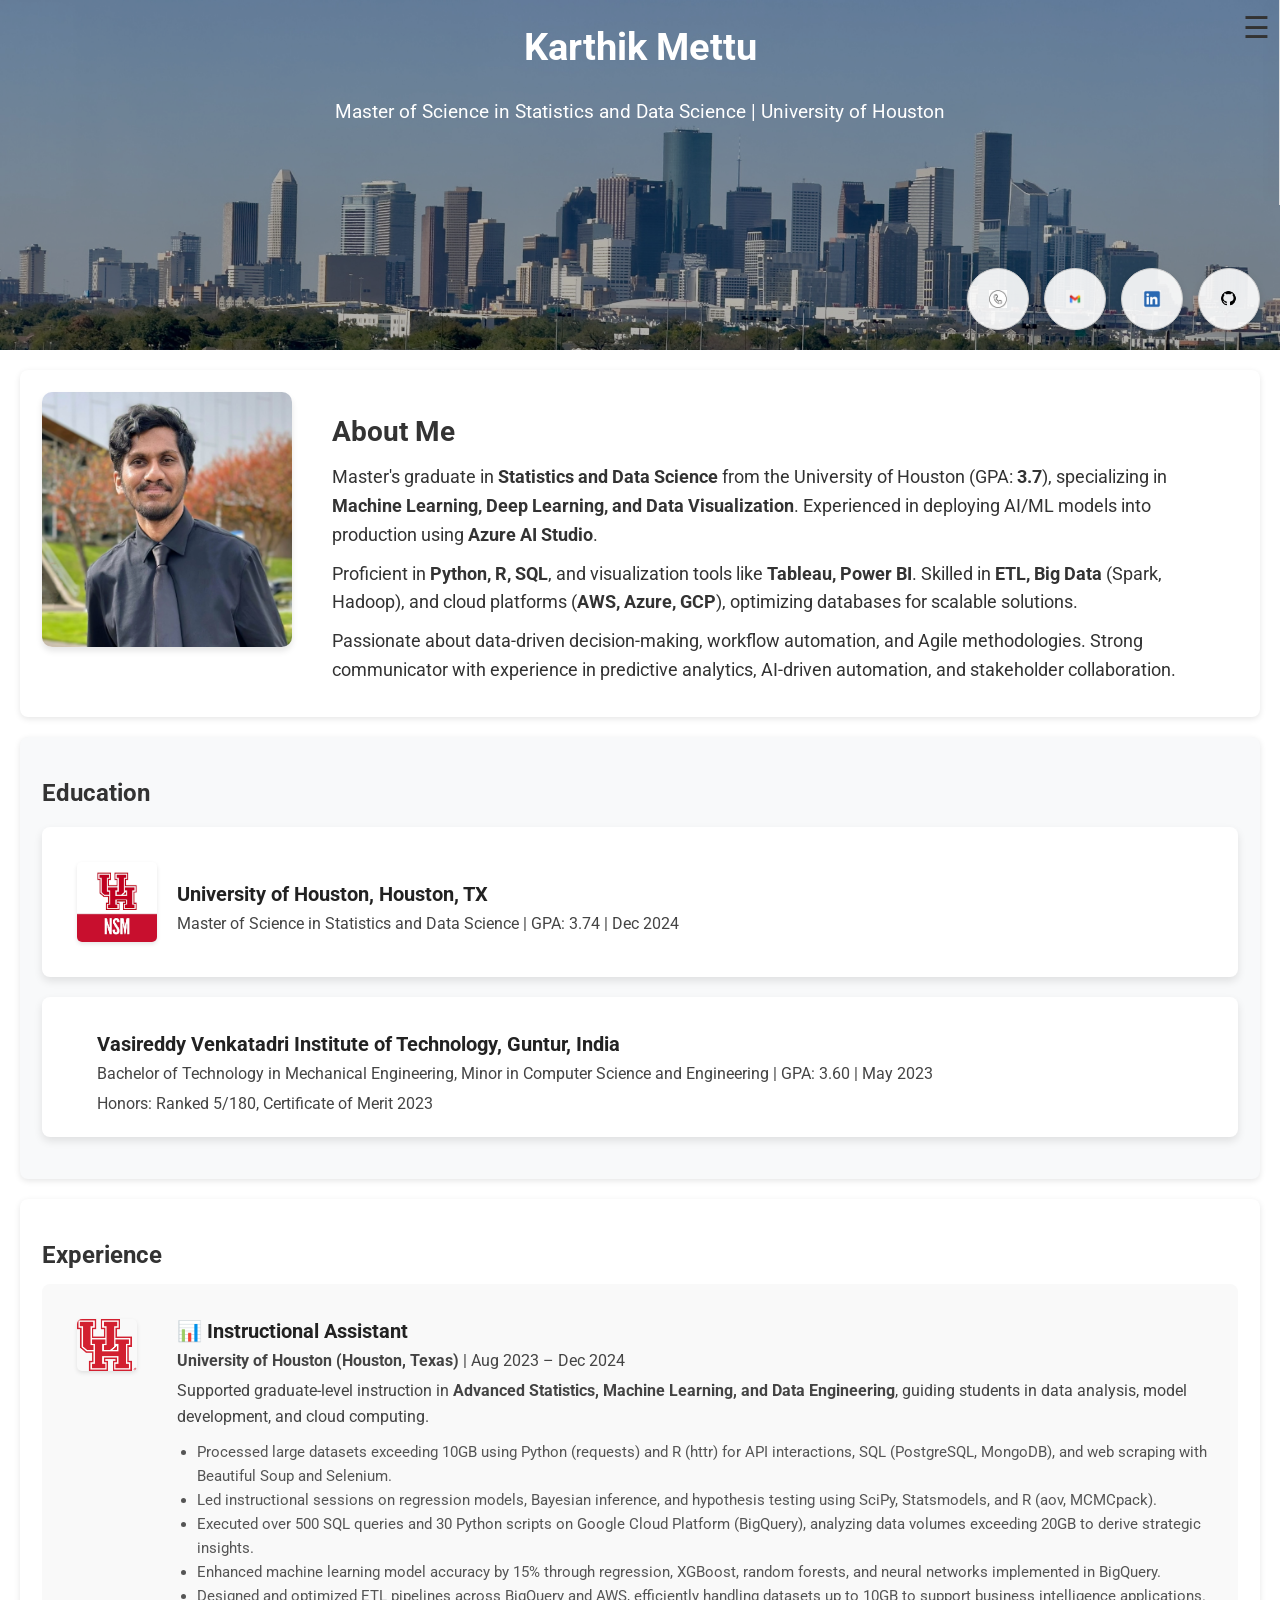
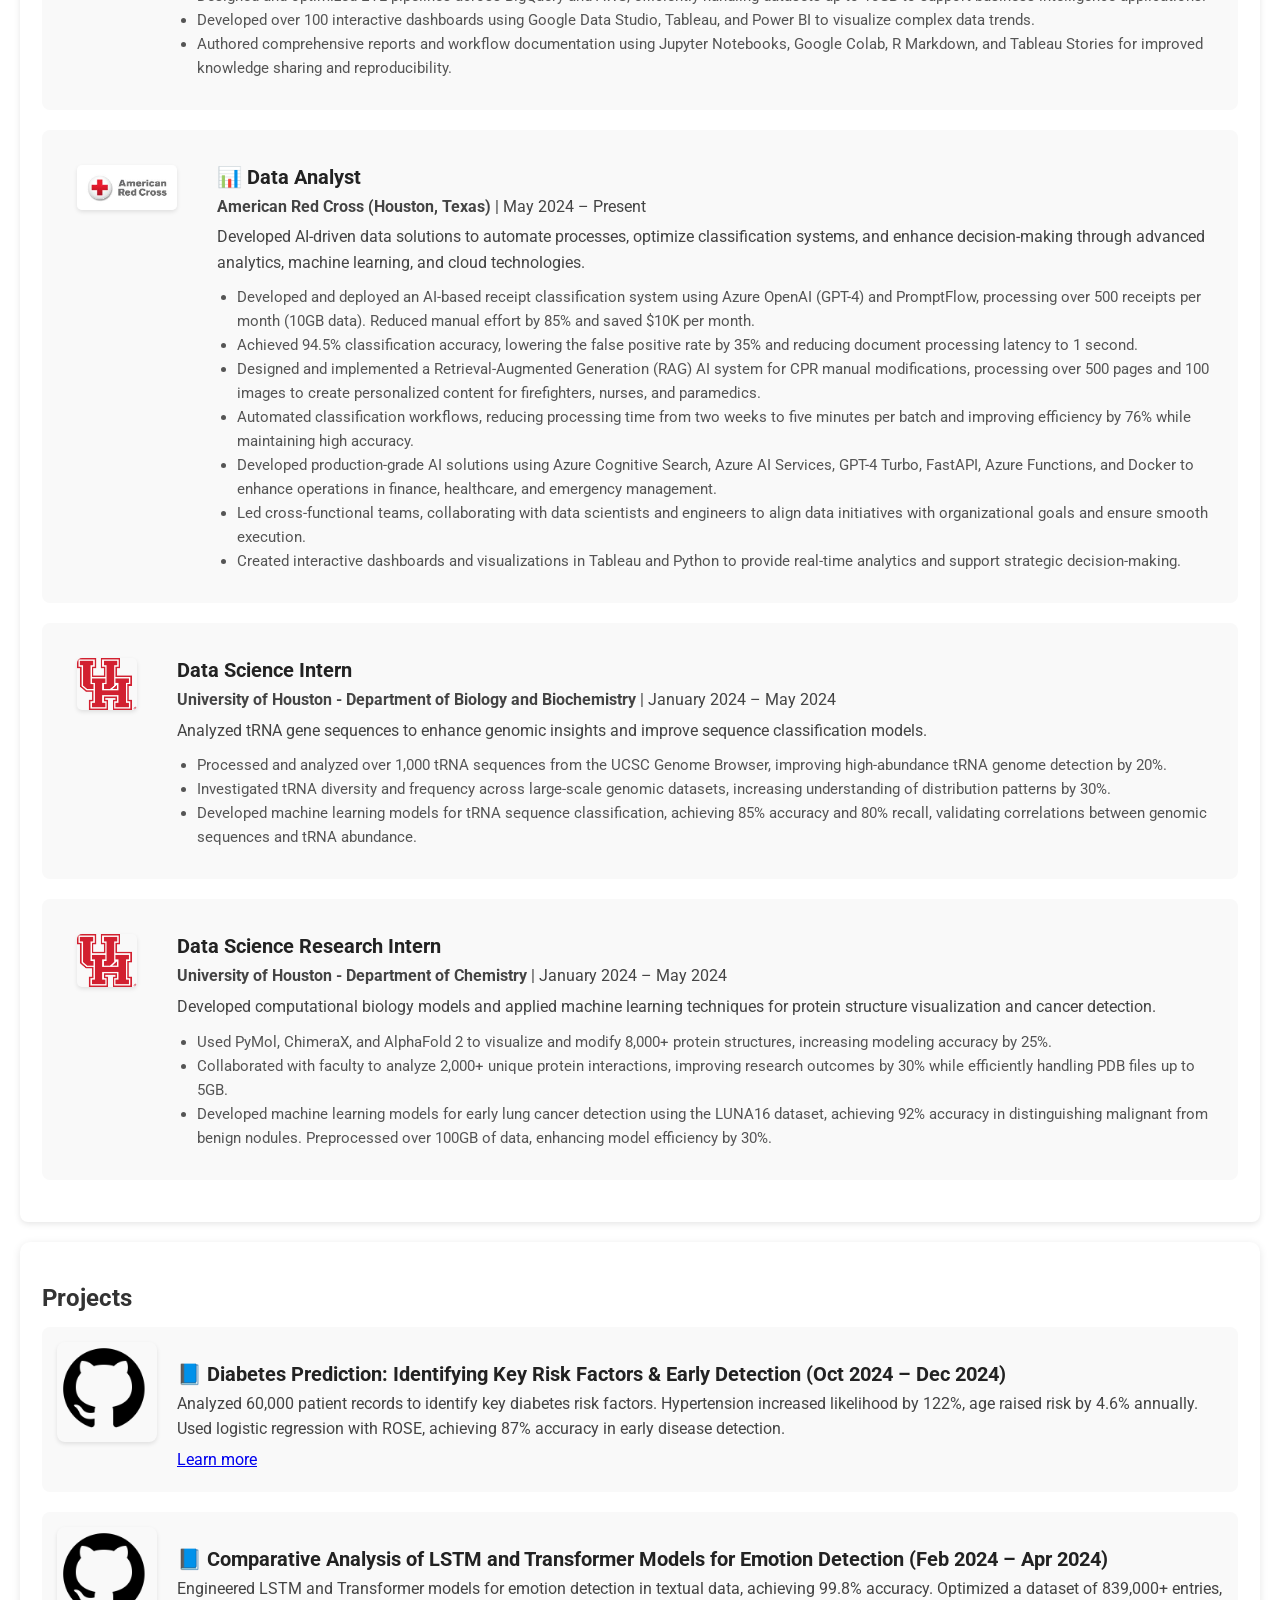
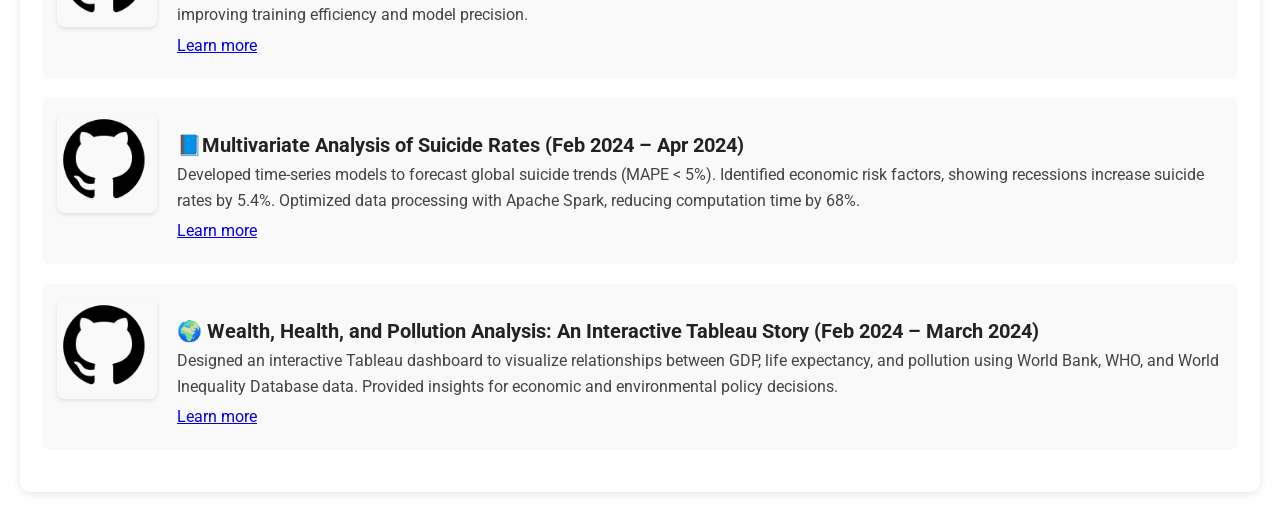
==== commit 20484bd9: "Update index.html" ====
--- a/index.html
+++ b/index.html
@@ -27,7 +27,7 @@
         <div class="contact-info">
             <a href="tel:+17132020004" class="contact-link"><img src="phone.jpeg" alt="Phone" class="contact-logo"></a>
             <a href="mailto:karthikrm202002@gmail.com" class="contact-link"><img src="gmail.webp" alt="Email" class="contact-logo"></a>
-            <a href="https://www.linkedin.com/in/karthik-mettu-62b419192/" target="_blank" class="contact-link"><img src="linkedin.webp" alt="LinkedIn" class="contact-logo"></a>
+            <a href="https://www.linkedin.com/in/karthik-mettu/" target="_blank" class="contact-link"><img src="linkedin.webp" alt="LinkedIn" class="contact-logo"></a>
             <a href="https://github.com/karthik1636" target="_blank" class="contact-link"><img src="github.png" alt="GitHub" class="contact-logo"></a>
         </div>
     </header>
@@ -110,19 +110,19 @@
 </p>
 
 <ul>
-    <li>🔍 <strong>Big Data Management:</strong> Processed datasets exceeding <strong>10GB</strong> using <strong>Python (requests)</strong> and <strong>R (httr)</strong> for API interactions, SQL (<strong>PostgreSQL, MongoDB</strong>), and web scraping (<strong>Beautiful Soup, Selenium</strong>).</li>
-    
-    <li>📊 <strong>Statistical Analysis & Hypothesis Testing:</strong> Led instructional sessions on <strong>regression models, Bayesian inference, and hypothesis testing</strong> using <strong>SciPy, Statsmodels, R (aov, MCMCpack)</strong>.</li>
-    
-    <li>☁️ <strong>Cloud Computing & SQL:</strong> Executed over <strong>500 SQL queries</strong> and <strong>30 Python scripts</strong> on <strong>Google Cloud Platform (BigQuery)</strong>, analyzing data volumes above <strong>20GB</strong> for strategic insights.</li>
-    
-    <li>🤖 <strong>Machine Learning & Predictive Modeling:</strong> Improved model accuracy by <strong>15%</strong> using <strong>regression, XGBoost, random forests, and neural networks</strong> in <strong>BigQuery</strong>.</li>
-    
-    <li>🛠️ <strong>Data Engineering & ETL:</strong> Designed and optimized <strong>ETL pipelines</strong> across <strong>BigQuery and AWS</strong>, handling datasets up to <strong>10GB</strong> to meet business intelligence requirements.</li>
-    
-    <li>📈 <strong>Data Visualization:</strong> Developed <strong>100+ dynamic dashboards</strong> using <strong>Google Data Studio, Tableau, and Power BI</strong> to communicate insights effectively.</li>
-    
-    <li>📑 <strong>Technical Documentation:</strong> Authored reports and workflow documentation in <strong>Jupyter Notebooks, Google Colab, R Markdown, and Tableau Stories</strong> for reproducibility and clarity.</li>
+    <li>Processed large datasets exceeding 10GB using Python (requests) and R (httr) for API interactions, SQL (PostgreSQL, MongoDB), and web scraping with Beautiful Soup and Selenium.</li>
+    
+    <li>Led instructional sessions on regression models, Bayesian inference, and hypothesis testing using SciPy, Statsmodels, and R (aov, MCMCpack).</li>
+    
+    <li>Executed over 500 SQL queries and 30 Python scripts on Google Cloud Platform (BigQuery), analyzing data volumes exceeding 20GB to derive strategic insights.</li>
+    
+    <li>Enhanced machine learning model accuracy by 15% through regression, XGBoost, random forests, and neural networks implemented in BigQuery.</li>
+    
+    <li>Designed and optimized ETL pipelines across BigQuery and AWS, efficiently handling datasets up to 10GB to support business intelligence applications.</li>
+    
+    <li>Developed over 100 interactive dashboards using Google Data Studio, Tableau, and Power BI to visualize complex data trends.</li>
+    
+    <li>Authored comprehensive reports and workflow documentation using Jupyter Notebooks, Google Colab, R Markdown, and Tableau Stories for improved knowledge sharing and reproducibility.</li>
 </ul>
 
                         
@@ -142,41 +142,39 @@
 </p>
 
 <ul>
-    <li>🤖 <strong>AI-Driven Automation:</strong> Built and deployed an <strong>AI-based receipt classification system</strong> using <strong>Azure OpenAI (GPT-4) and PromptFlow</strong>, processing <strong>500+ receipts/month (10GB data)</strong>, reducing manual effort by <strong>85%</strong> and saving <strong>$10K/month</strong>.</li>
-    
-    <li>🎯 <strong>Model Performance:</strong> Achieved <strong>94.5% classification accuracy</strong>, reducing the false positive rate by <strong>35%</strong> with a document processing latency of <strong>1s</strong>.</li>
-    
-    <li>📚 <strong>Retrieval-Augmented Generation (RAG) AI:</strong> Engineered a <strong>customized CPR manual modification system</strong>, processing <strong>500+ pages and 100+ images</strong> for personalized profession-based content (firefighters, nurses, paramedics).</li>
-    
-    <li>⚡ <strong>Process Optimization:</strong> Automated classification workflows, cutting down processing time from <strong>2 weeks to 5 minutes per batch</strong>, enhancing efficiency by <strong>76%</strong> while maintaining high accuracy.</li>
-    
-    <li>☁️ <strong>Cloud & AI Engineering:</strong> Designed and deployed <strong>production-grade AI solutions</strong> with <strong>Azure Cognitive Search, Azure AI Services, GPT-4 Turbo, FastAPI, Azure Functions, Docker, and RAG-based search</strong> to improve operations in <strong>finance, healthcare, and emergency management.</strong></li>
-    
-    <li>👥 <strong>Agile Leadership & Collaboration:</strong> Led cross-functional teams, coordinating data scientists and engineers to align data projects with organizational goals for efficient execution.</li>
-    
-    <li>📊 <strong>Data-Driven Insights:</strong> Developed <strong>interactive dashboards and visualizations</strong> in <strong>Tableau and Python</strong>, enhancing <strong>strategic decision-making</strong> through real-time analytics.</li>
+    <li>Developed and deployed an AI-based receipt classification system using Azure OpenAI (GPT-4) and PromptFlow, processing over 500 receipts per month (10GB data). Reduced manual effort by 85% and saved $10K per month.</li>
+
+    <li>Achieved 94.5% classification accuracy, lowering the false positive rate by 35% and reducing document processing latency to 1 second.</li>
+
+    <li>Designed and implemented a Retrieval-Augmented Generation (RAG) AI system for CPR manual modifications, processing over 500 pages and 100 images to create personalized content for firefighters, nurses, and paramedics.</li>
+
+    <li>Automated classification workflows, reducing processing time from two weeks to five minutes per batch and improving efficiency by 76% while maintaining high accuracy.</li>
+
+    <li>Developed production-grade AI solutions using Azure Cognitive Search, Azure AI Services, GPT-4 Turbo, FastAPI, Azure Functions, and Docker to enhance operations in finance, healthcare, and emergency management.</li>
+
+    <li>Led cross-functional teams, collaborating with data scientists and engineers to align data initiatives with organizational goals and ensure smooth execution.</li>
+
+    <li>Created interactive dashboards and visualizations in Tableau and Python to provide real-time analytics and support strategic decision-making.</li>
 </ul>
 
                         
                     </div>
                 </div>
 
-                 <!-- Experience Entry: Data Science Intern -->
+<!-- Experience Entry: Data Science Intern -->
 <div class="experience-entry">
     <div class="logo-container">
         <img src="uh_red.png" alt="University of Houston Logo" style="width:60px;">
     </div>
     <div class="text-content">
-        <h3>🧬 Data Science Intern</h3>
+        <h3>Data Science Intern</h3>
         <p><strong>University of Houston - Department of Biology and Biochemistry</strong> | January 2024 – May 2024</p>
-        <p>Applied data science techniques to analyze tRNA gene sequences, enhancing genomic insights.</p>
+        <p>Analyzed tRNA gene sequences to enhance genomic insights and improve sequence classification models.</p>
         
         <ul>
-            <li>🔍 <strong>Genomic Analysis:</strong> Processed and analyzed <strong>1,000+ tRNA sequences</strong> from the <em>UCSC Genome Browser</em>, improving high-abundance tRNA genome detection by <strong>20%</strong>.</li>
-            
-            <li>📊 <strong>Statistical Insights:</strong> Investigated <strong>tRNA diversity and frequency</strong> across large-scale genomic datasets, increasing understanding of distribution patterns by <strong>30%</strong>.</li>
-            
-            <li>🤖 <strong>Machine Learning for tRNA Classification:</strong> Engineered ML models to identify genetic codes in tRNA sequences, achieving <strong>85% accuracy and 80% recall</strong>. Validated genomic-tRNA abundance correlations.</li>
+            <li>Processed and analyzed over 1,000 tRNA sequences from the UCSC Genome Browser, improving high-abundance tRNA genome detection by 20%.</li>
+            <li>Investigated tRNA diversity and frequency across large-scale genomic datasets, increasing understanding of distribution patterns by 30%.</li>
+            <li>Developed machine learning models for tRNA sequence classification, achieving 85% accuracy and 80% recall, validating correlations between genomic sequences and tRNA abundance.</li>
         </ul>
     </div>
 </div>
@@ -187,19 +185,18 @@
         <img src="uh_red.png" alt="University of Houston Logo" style="width:60px;">
     </div>
     <div class="text-content">
-        <h3>🔬 Data Science Research Intern</h3>
+        <h3>Data Science Research Intern</h3>
         <p><strong>University of Houston - Department of Chemistry</strong> | January 2024 – May 2024</p>
-        <p>Developed computational biology and machine learning models for protein structure visualization and early cancer detection.</p>
+        <p>Developed computational biology models and applied machine learning techniques for protein structure visualization and cancer detection.</p>
         
         <ul>
-            <li>🧪 <strong>Protein Structure Modeling:</strong> Utilized <strong>PyMol, ChimeraX, and AlphaFold 2</strong> to visualize and modify <strong>8,000+ protein structures</strong>, increasing protein modeling accuracy by <strong>25%</strong>.</li>
-            
-            <li>🧬 <strong>Structural Biology Research:</strong> Collaborated with faculty to analyze <strong>2,000+ unique protein interactions</strong>, improving research outcomes by <strong>30%</strong> and efficiently handling <strong>PDB files up to 5GB</strong>.</li>
-            
-            <li>💻 <strong>Machine Learning in Healthcare:</strong> Engineered ML models for <strong>early lung cancer detection</strong> using the <strong>LUNA16 dataset</strong>, achieving <strong>92% accuracy</strong> in distinguishing malignant vs. benign nodules. Preprocessed <strong>100GB+ data</strong>, enhancing model efficiency by <strong>30%</strong>.</li>
+            <li>Used PyMol, ChimeraX, and AlphaFold 2 to visualize and modify 8,000+ protein structures, increasing modeling accuracy by 25%.</li>
+            <li>Collaborated with faculty to analyze 2,000+ unique protein interactions, improving research outcomes by 30% while efficiently handling PDB files up to 5GB.</li>
+            <li>Developed machine learning models for early lung cancer detection using the LUNA16 dataset, achieving 92% accuracy in distinguishing malignant from benign nodules. Preprocessed over 100GB of data, enhancing model efficiency by 30%.</li>
         </ul>
     </div>
 </div>
+
      
             </section>
 
@@ -262,7 +259,7 @@
                 
 <!-- Project: Wealth, Health, and Pollution Relationship -->
 <div class="project-entry">
-    <a href="https://github.com/karthik1636/Portfolio/tree/main/Projects/Visualization%20Project"></a>
+    <a href="https://github.com/karthik1636/Portfolio/tree/main/Projects/Visualization%20Project" target="_blank">
 
         <img src="github.png" alt="Wealth, Health, and Pollution Analysis" class="project-cover">
     </a>
--- a/styles.css
+++ b/styles.css
@@ -369,9 +369,9 @@
 }
 
 .contact-logo {
-    width: 70%;
+    width: 30%;
     height: auto;
-    padding: 15%;
+    padding: 10%;
     object-fit: contain;
 }
 
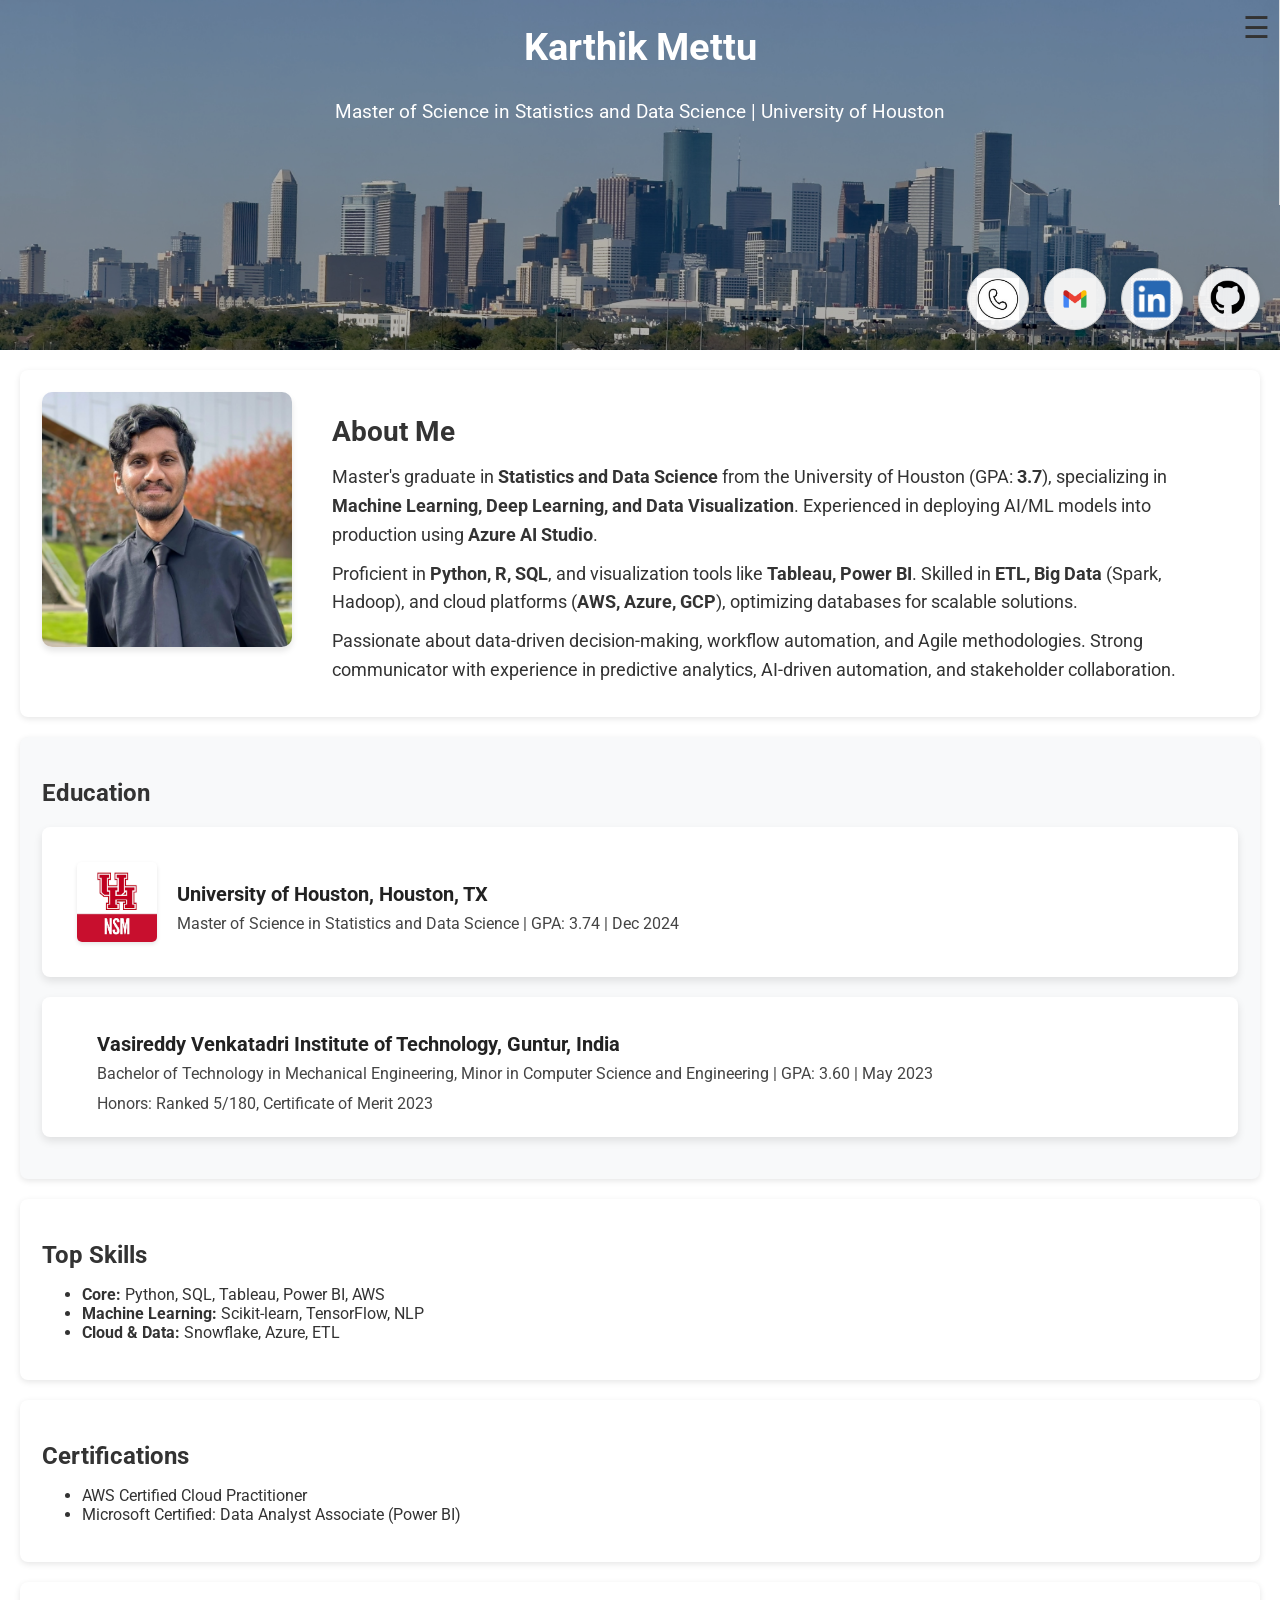
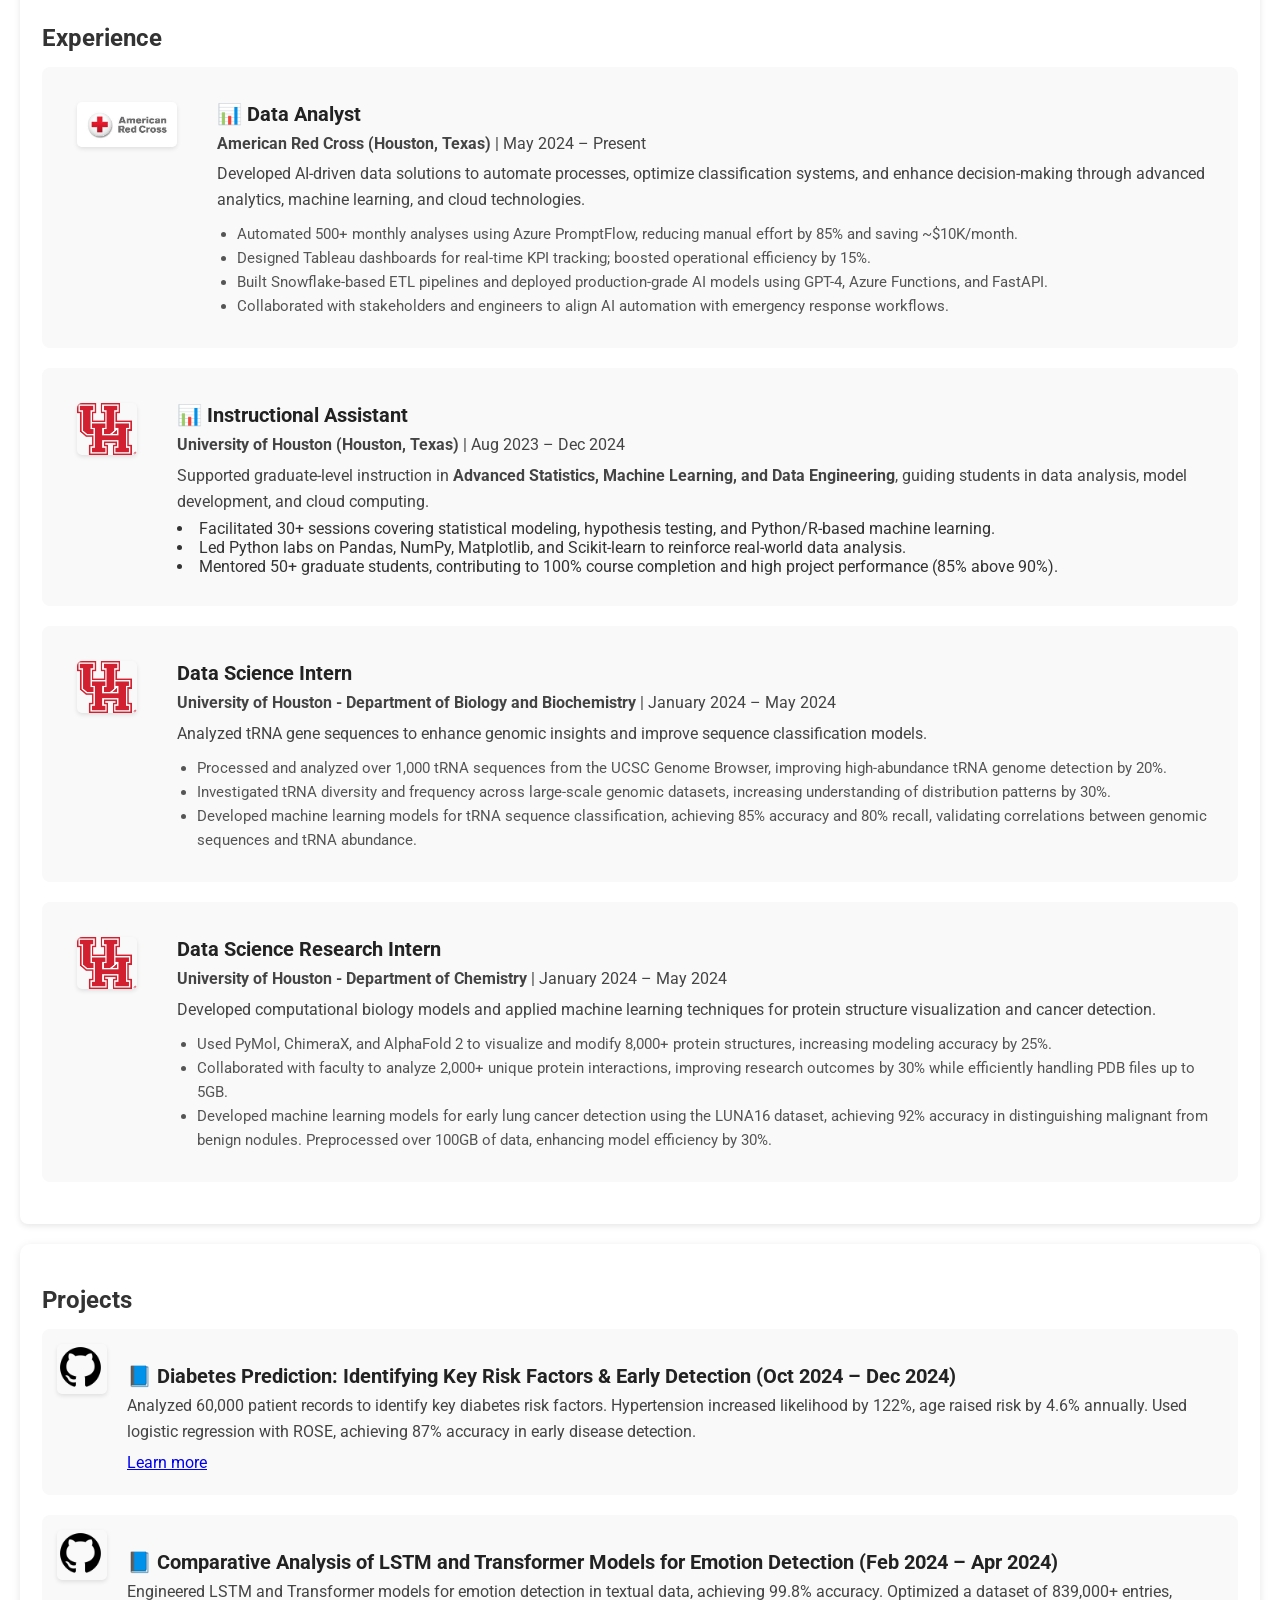
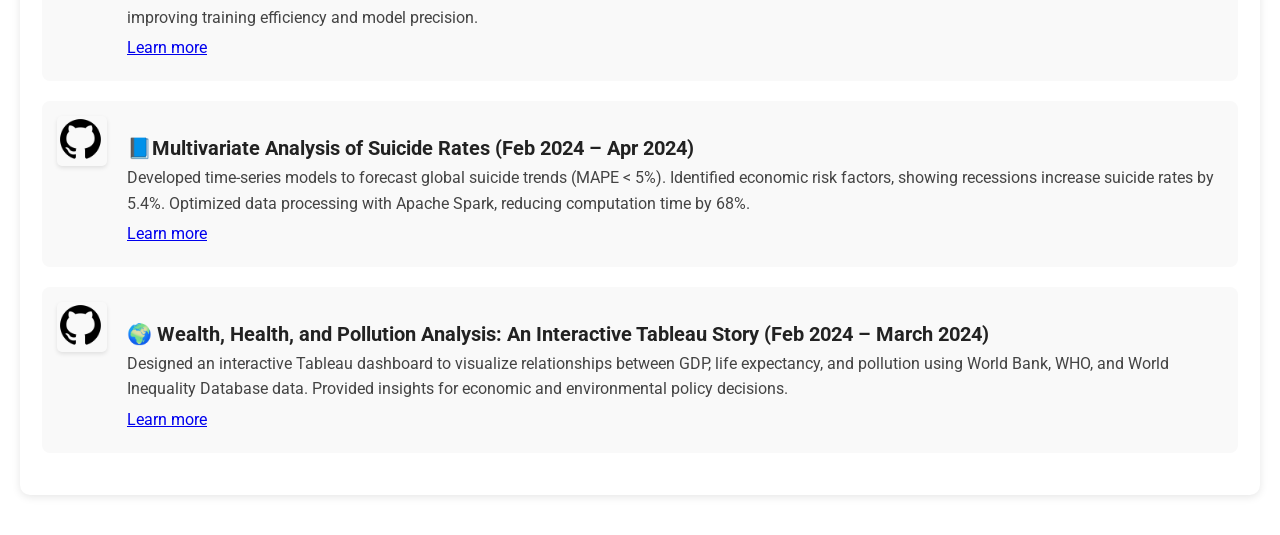
==== commit 476709f7: "Update index.html" ====
--- a/index.html
+++ b/index.html
@@ -89,15 +89,53 @@
             </div>
         </section>
         
-             
-                
-        
-        
-        
-            <section id="experience" class="section">
-                <h2 class="section-title">Experience</h2>
-            
-                <!-- Experience Entry 1: Instructional Assistant -->
+
+
+
+         <section id="skills" class="section">
+        <h2 class="section-title">Top Skills</h2>
+        <ul class="skills-list">
+            <li><strong>Core:</strong> Python, SQL, Tableau, Power BI, AWS</li>
+            <li><strong>Machine Learning:</strong> Scikit-learn, TensorFlow, NLP</li>
+            <li><strong>Cloud & Data:</strong> Snowflake, Azure, ETL</li>
+        </ul>
+    </section>
+
+    <section id="certifications" class="section">
+        <h2 class="section-title">Certifications</h2>
+        <ul class="certifications-list">
+            <li>AWS Certified Cloud Practitioner</li>
+            <li>Microsoft Certified: Data Analyst Associate (Power BI)</li>
+        </ul>
+    </section>
+
+    <!-- Updated experience section below -->
+    <section id="experience" class="section">
+        <h2 class="section-title">Experience</h2>
+                            
+                <!-- Experience Entry 1: GenAI Developer and Data Analyst -->
+                <div class="experience-entry">
+                    <div class="logo-container">
+                        <img src="red_cross.jpeg" alt="American Red Cross Logo" style="width:100px;">
+                    </div>
+                    <div class="text-content">
+                       <h3>📊 Data Analyst</h3>
+<p><strong>American Red Cross (Houston, Texas)</strong> | May 2024 – Present</p>
+<p>
+    Developed AI-driven data solutions to automate processes, optimize classification systems, and enhance decision-making through advanced analytics, machine learning, and cloud technologies.
+</p>
+
+<ul>
+      <li>Automated 500+ monthly analyses using Azure PromptFlow, reducing manual effort by 85% and saving ~$10K/month.</li>
+                <li>Designed Tableau dashboards for real-time KPI tracking; boosted operational efficiency by 15%.</li>
+                <li>Built Snowflake-based ETL pipelines and deployed production-grade AI models using GPT-4, Azure Functions, and FastAPI.</li>
+                <li>Collaborated with stakeholders and engineers to align AI automation with emergency response workflows.</li>
+</ul>
+                        
+        </div>
+                </div>
+            
+                <!-- Experience Entry 2: Instructional Assistant -->
                 <div class="experience-entry">
                     <div class="logo-container">
                         <img src="uh_red.png" alt="University of Houston Logo" style="width:60px;">
@@ -108,58 +146,17 @@
 <p>
     Supported graduate-level instruction in <strong>Advanced Statistics, Machine Learning, and Data Engineering</strong>, guiding students in data analysis, model development, and cloud computing.
 </p>
-
+   <li>Facilitated 30+ sessions covering statistical modeling, hypothesis testing, and Python/R-based machine learning.</li>
+                <li>Led Python labs on Pandas, NumPy, Matplotlib, and Scikit-learn to reinforce real-world data analysis.</li>
+                <li>Mentored 50+ graduate students, contributing to 100% course completion and high project performance (85% above 90%).</li>
 <ul>
-    <li>Processed large datasets exceeding 10GB using Python (requests) and R (httr) for API interactions, SQL (PostgreSQL, MongoDB), and web scraping with Beautiful Soup and Selenium.</li>
-    
-    <li>Led instructional sessions on regression models, Bayesian inference, and hypothesis testing using SciPy, Statsmodels, and R (aov, MCMCpack).</li>
-    
-    <li>Executed over 500 SQL queries and 30 Python scripts on Google Cloud Platform (BigQuery), analyzing data volumes exceeding 20GB to derive strategic insights.</li>
-    
-    <li>Enhanced machine learning model accuracy by 15% through regression, XGBoost, random forests, and neural networks implemented in BigQuery.</li>
-    
-    <li>Designed and optimized ETL pipelines across BigQuery and AWS, efficiently handling datasets up to 10GB to support business intelligence applications.</li>
-    
-    <li>Developed over 100 interactive dashboards using Google Data Studio, Tableau, and Power BI to visualize complex data trends.</li>
-    
-    <li>Authored comprehensive reports and workflow documentation using Jupyter Notebooks, Google Colab, R Markdown, and Tableau Stories for improved knowledge sharing and reproducibility.</li>
+   
 </ul>
 
                         
                     </div>
                 </div>
-            
-                <!-- Experience Entry 2: GenAI Developer and Data Analyst -->
-                <div class="experience-entry">
-                    <div class="logo-container">
-                        <img src="red_cross.jpeg" alt="American Red Cross Logo" style="width:100px;">
-                    </div>
-                    <div class="text-content">
-                       <h3>📊 Data Analyst</h3>
-<p><strong>American Red Cross (Houston, Texas)</strong> | May 2024 – Present</p>
-<p>
-    Developed AI-driven data solutions to automate processes, optimize classification systems, and enhance decision-making through advanced analytics, machine learning, and cloud technologies.
-</p>
-
-<ul>
-    <li>Developed and deployed an AI-based receipt classification system using Azure OpenAI (GPT-4) and PromptFlow, processing over 500 receipts per month (10GB data). Reduced manual effort by 85% and saved $10K per month.</li>
-
-    <li>Achieved 94.5% classification accuracy, lowering the false positive rate by 35% and reducing document processing latency to 1 second.</li>
-
-    <li>Designed and implemented a Retrieval-Augmented Generation (RAG) AI system for CPR manual modifications, processing over 500 pages and 100 images to create personalized content for firefighters, nurses, and paramedics.</li>
-
-    <li>Automated classification workflows, reducing processing time from two weeks to five minutes per batch and improving efficiency by 76% while maintaining high accuracy.</li>
-
-    <li>Developed production-grade AI solutions using Azure Cognitive Search, Azure AI Services, GPT-4 Turbo, FastAPI, Azure Functions, and Docker to enhance operations in finance, healthcare, and emergency management.</li>
-
-    <li>Led cross-functional teams, collaborating with data scientists and engineers to align data initiatives with organizational goals and ensure smooth execution.</li>
-
-    <li>Created interactive dashboards and visualizations in Tableau and Python to provide real-time analytics and support strategic decision-making.</li>
-</ul>
-
-                        
-                    </div>
-                </div>
+                
 
 <!-- Experience Entry: Data Science Intern -->
 <div class="experience-entry">
--- a/styles.css
+++ b/styles.css
@@ -313,9 +313,9 @@
 }
 
 .project-cover {
-    width: 100px;
-    height: 100px;
-    border-radius: 8px;
+    width: 50px;
+    height: 50px;
+    border-radius: 5px;
     object-fit: cover;
     box-shadow: 0 2px 4px rgba(0, 0, 0, 0.1);
     transition: all 0.3s ease;
@@ -369,9 +369,9 @@
 }
 
 .contact-logo {
-    width: 30%;
+    width: 70%;
     height: auto;
-    padding: 10%;
+    padding: 15%;
     object-fit: contain;
 }
 
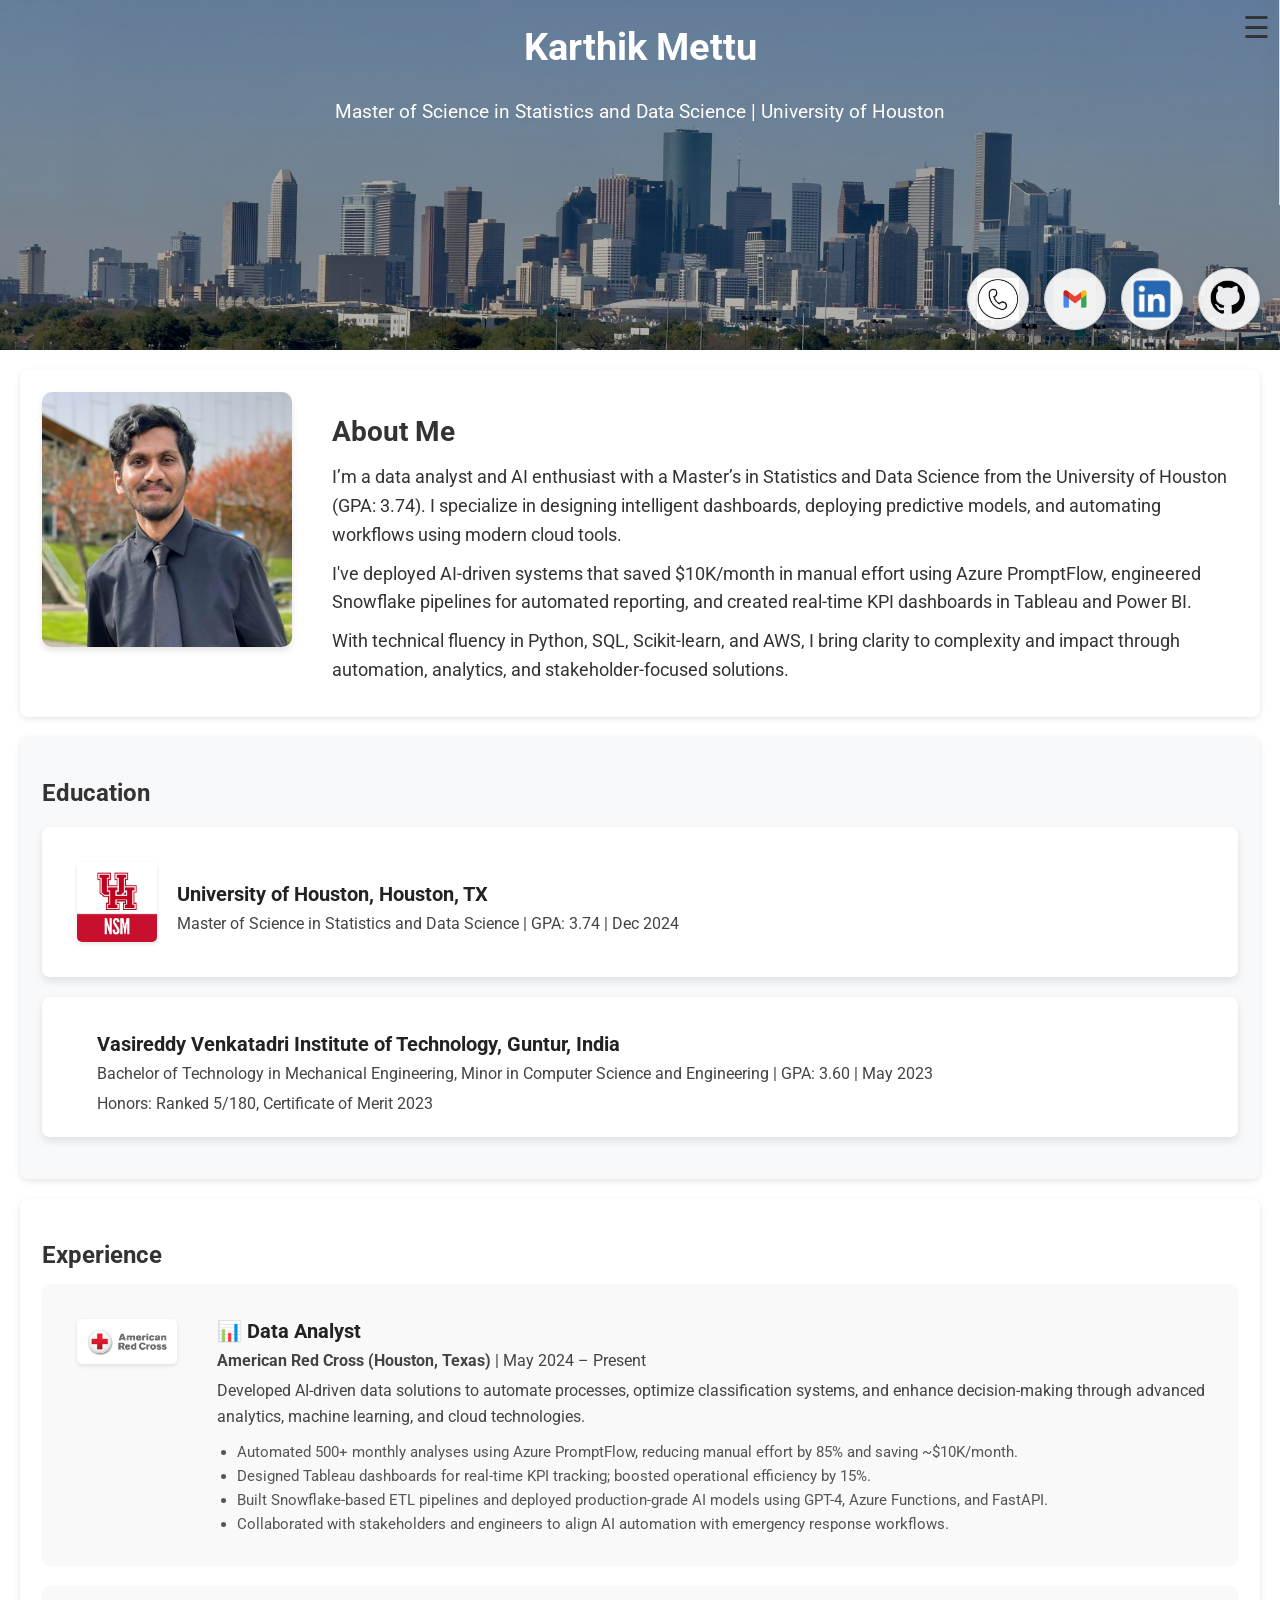
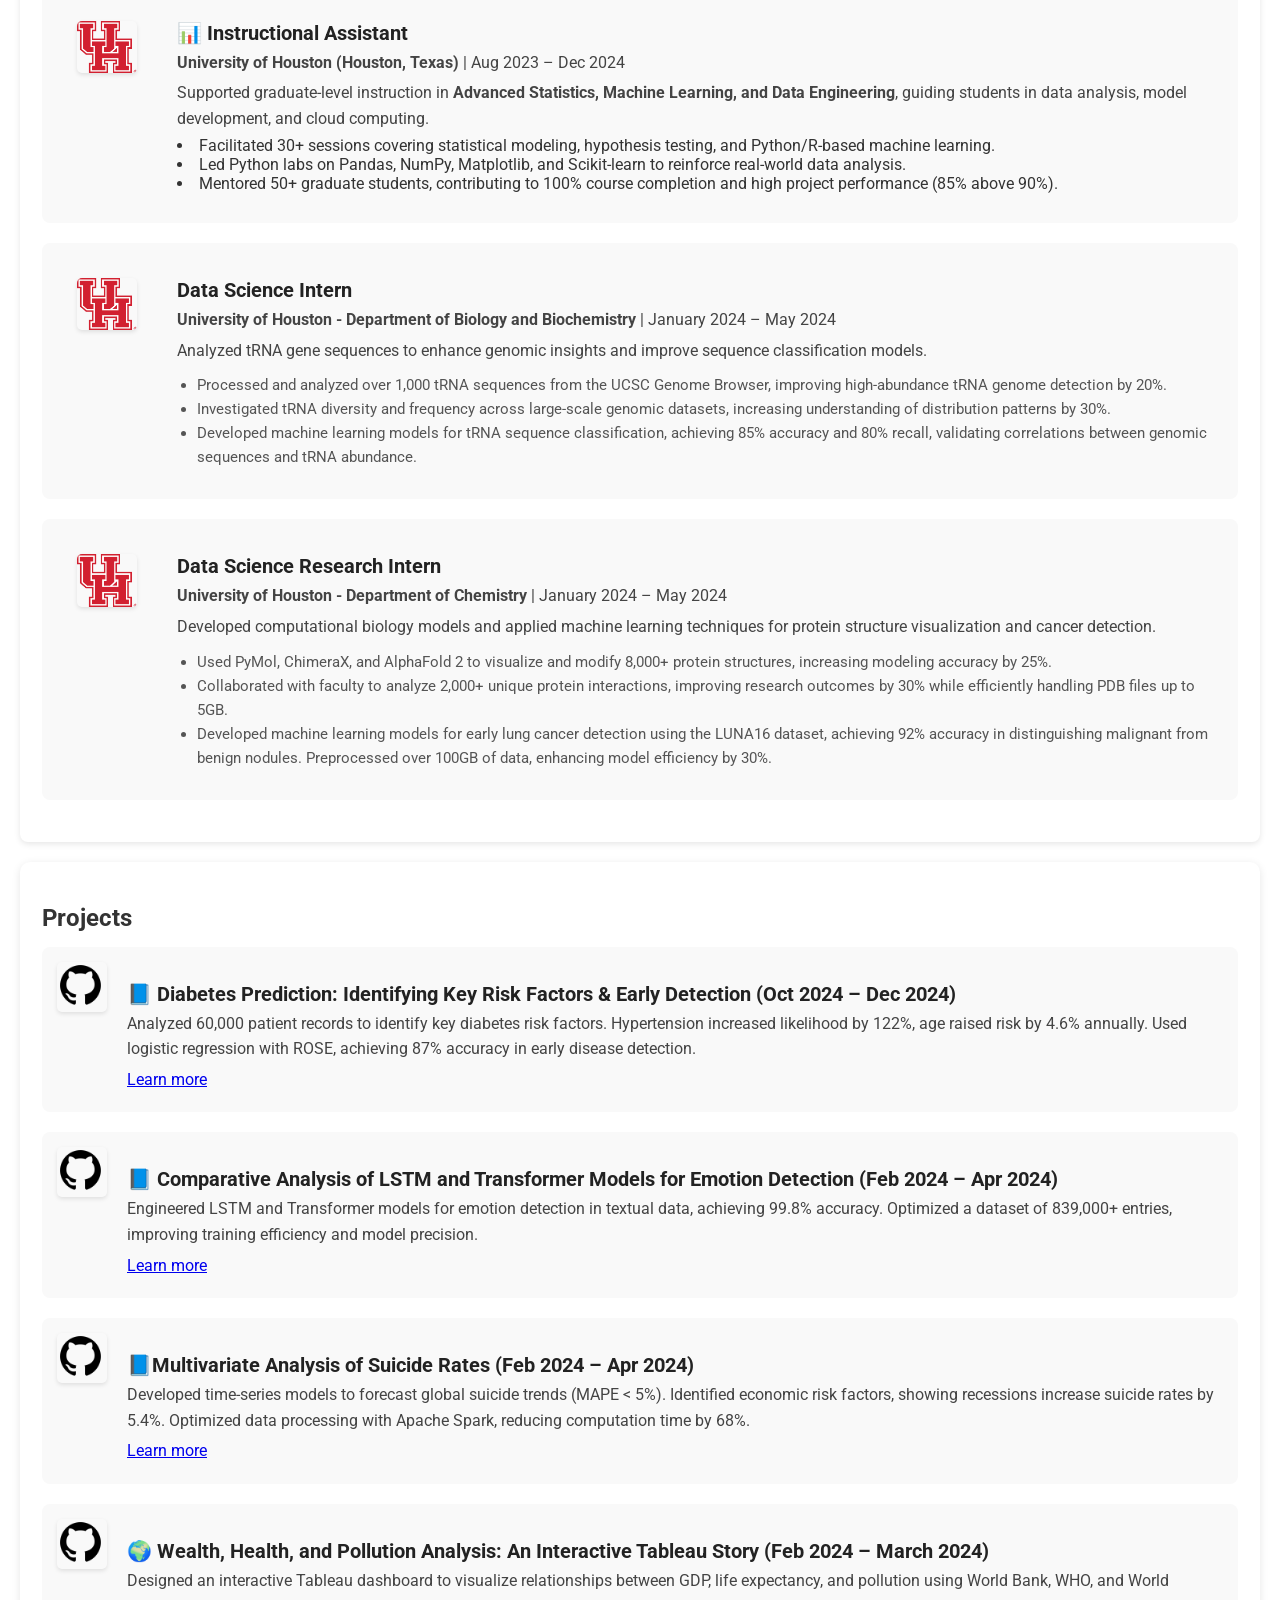
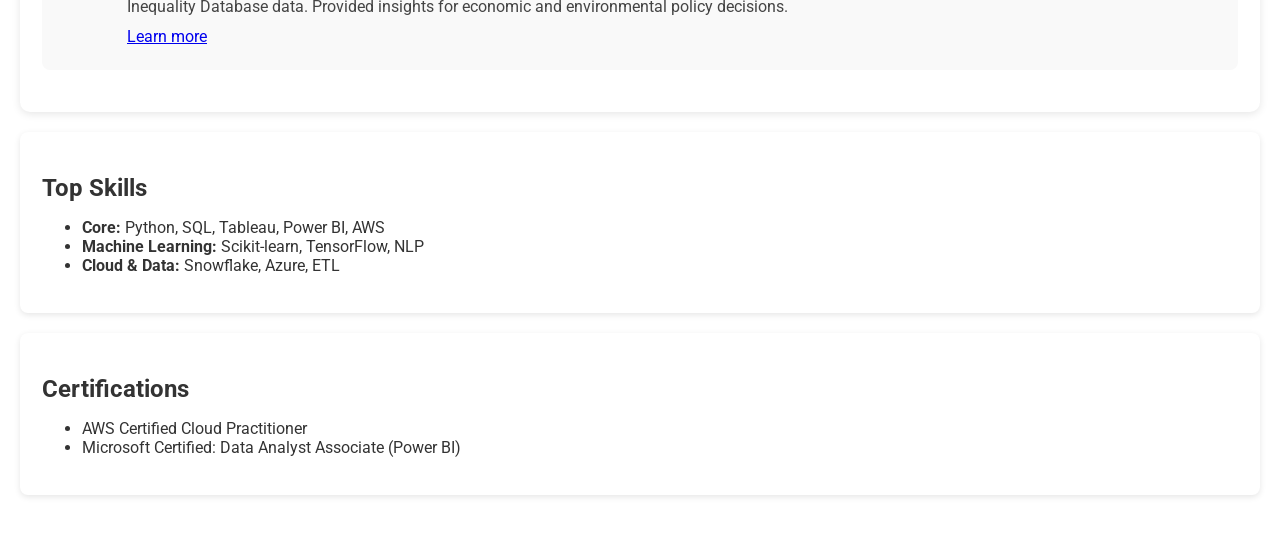
==== commit b7c57b69: "Update index.html" ====
--- a/index.html
+++ b/index.html
@@ -42,13 +42,13 @@
                 <div class="about-text">
                    <h2>About Me</h2>
             <p>
-            Master's graduate in <strong>Statistics and Data Science</strong> from the University of Houston (GPA: <strong>3.7</strong>), specializing in <strong>Machine Learning, Deep Learning, and Data Visualization</strong>. Experienced in deploying AI/ML models into production using <strong>Azure AI Studio</strong>.
+                I’m a data analyst and AI enthusiast with a Master’s in Statistics and Data Science from the University of Houston (GPA: 3.74). I specialize in designing intelligent dashboards, deploying predictive models, and automating workflows using modern cloud tools.
             </p>
             <p>
-            Proficient in <strong>Python, R, SQL</strong>, and visualization tools like <strong>Tableau, Power BI</strong>. Skilled in <strong>ETL, Big Data</strong> (Spark, Hadoop), and cloud platforms (<strong>AWS, Azure, GCP</strong>), optimizing databases for scalable solutions.
+                I've deployed AI-driven systems that saved $10K/month in manual effort using Azure PromptFlow, engineered Snowflake pipelines for automated reporting, and created real-time KPI dashboards in Tableau and Power BI.
             </p>
             <p>
-            Passionate about data-driven decision-making, workflow automation, and Agile methodologies. Strong communicator with experience in predictive analytics, AI-driven automation, and stakeholder collaboration.
+                With technical fluency in Python, SQL, Scikit-learn, and AWS, I bring clarity to complexity and impact through automation, analytics, and stakeholder-focused solutions.
             </p>
 
                     
@@ -57,14 +57,7 @@
         </section>
         
         
-        
-        
-        
-        
-        
-            
-
-        
+    
         <section id="education" class="section">
             <h2>Education</h2>
             <div class="education-entry">
@@ -89,25 +82,6 @@
             </div>
         </section>
         
-
-
-
-         <section id="skills" class="section">
-        <h2 class="section-title">Top Skills</h2>
-        <ul class="skills-list">
-            <li><strong>Core:</strong> Python, SQL, Tableau, Power BI, AWS</li>
-            <li><strong>Machine Learning:</strong> Scikit-learn, TensorFlow, NLP</li>
-            <li><strong>Cloud & Data:</strong> Snowflake, Azure, ETL</li>
-        </ul>
-    </section>
-
-    <section id="certifications" class="section">
-        <h2 class="section-title">Certifications</h2>
-        <ul class="certifications-list">
-            <li>AWS Certified Cloud Practitioner</li>
-            <li>Microsoft Certified: Data Analyst Associate (Power BI)</li>
-        </ul>
-    </section>
 
     <!-- Updated experience section below -->
     <section id="experience" class="section">
@@ -268,13 +242,27 @@
     </div>
 </div>
 
-
-            
                 <!-- Add more projects here with the same structure -->
             </section>
             
         
        
+         <section id="skills" class="section">
+        <h2 class="section-title">Top Skills</h2>
+        <ul class="skills-list">
+            <li><strong>Core:</strong> Python, SQL, Tableau, Power BI, AWS</li>
+            <li><strong>Machine Learning:</strong> Scikit-learn, TensorFlow, NLP</li>
+            <li><strong>Cloud & Data:</strong> Snowflake, Azure, ETL</li>
+        </ul>
+    </section>
+
+    <section id="certifications" class="section">
+        <h2 class="section-title">Certifications</h2>
+        <ul class="certifications-list">
+            <li>AWS Certified Cloud Practitioner</li>
+            <li>Microsoft Certified: Data Analyst Associate (Power BI)</li>
+        </ul>
+    </section>
 
 
         
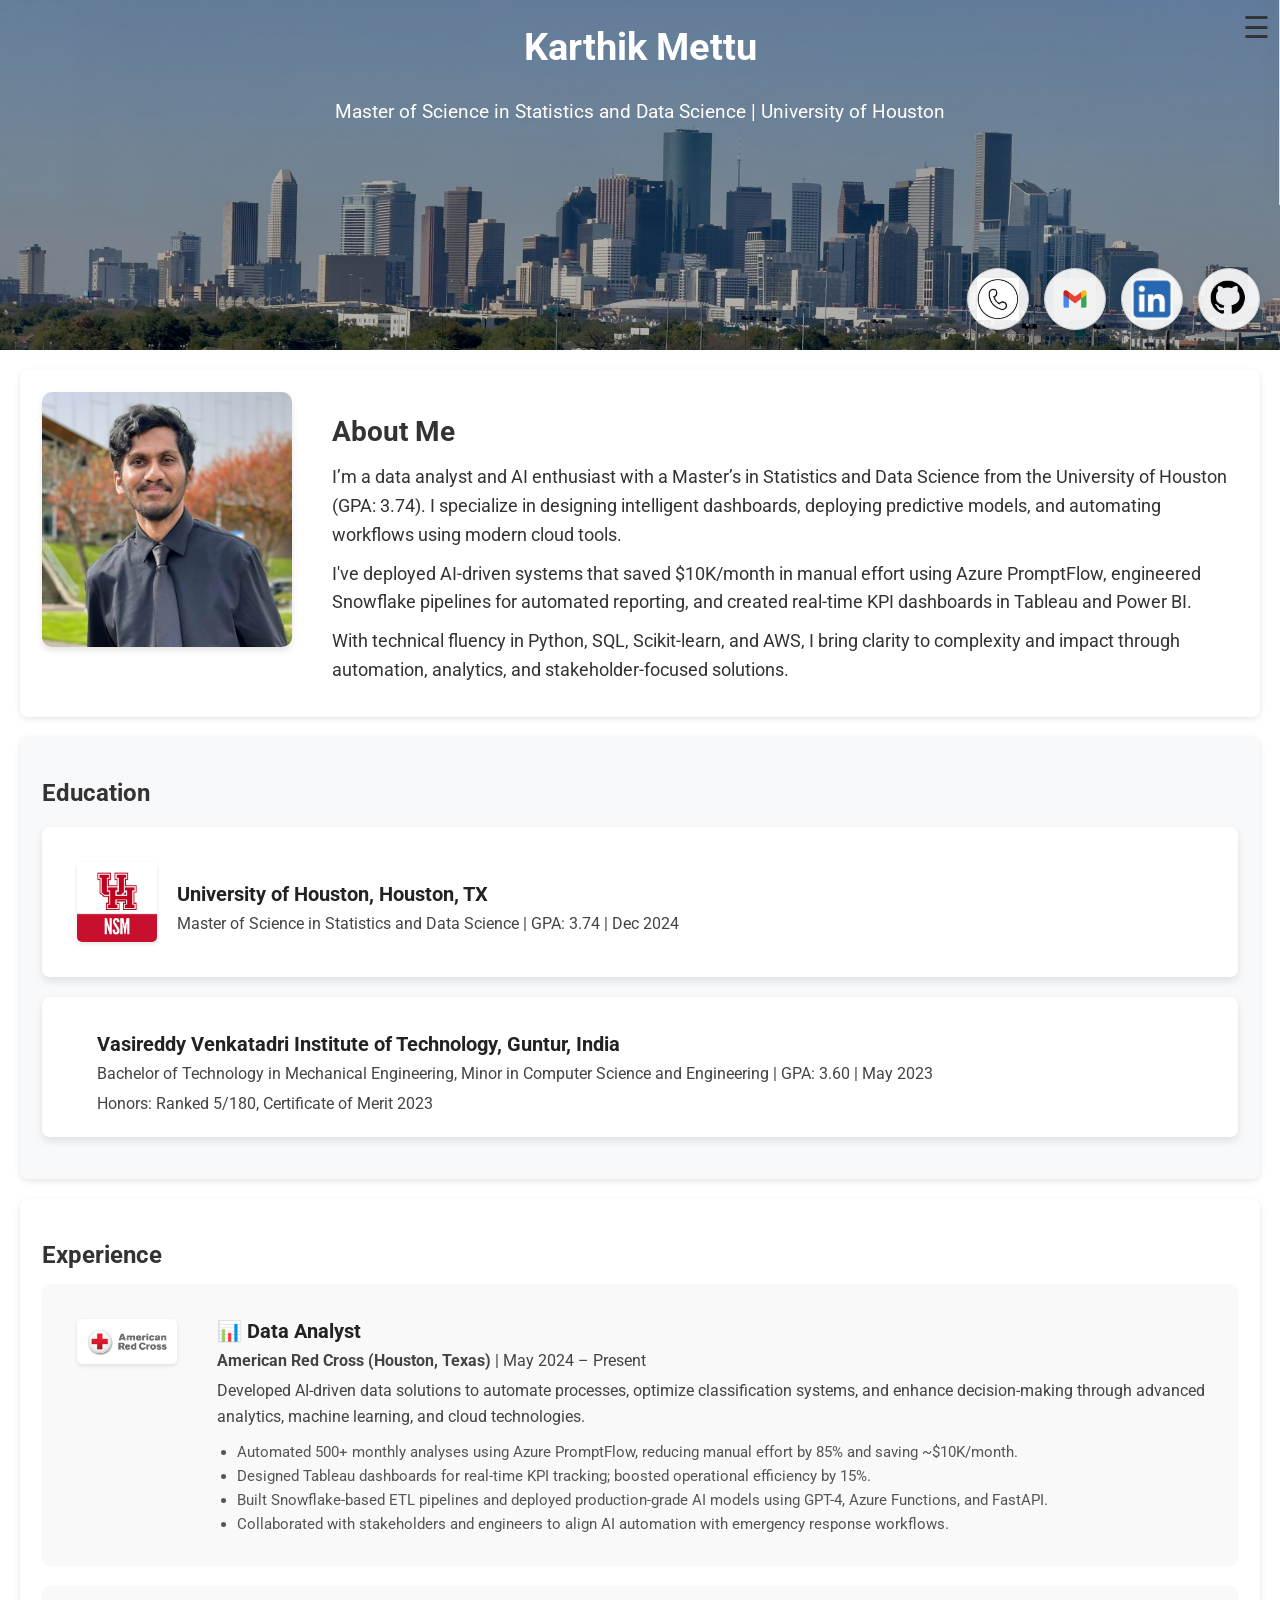
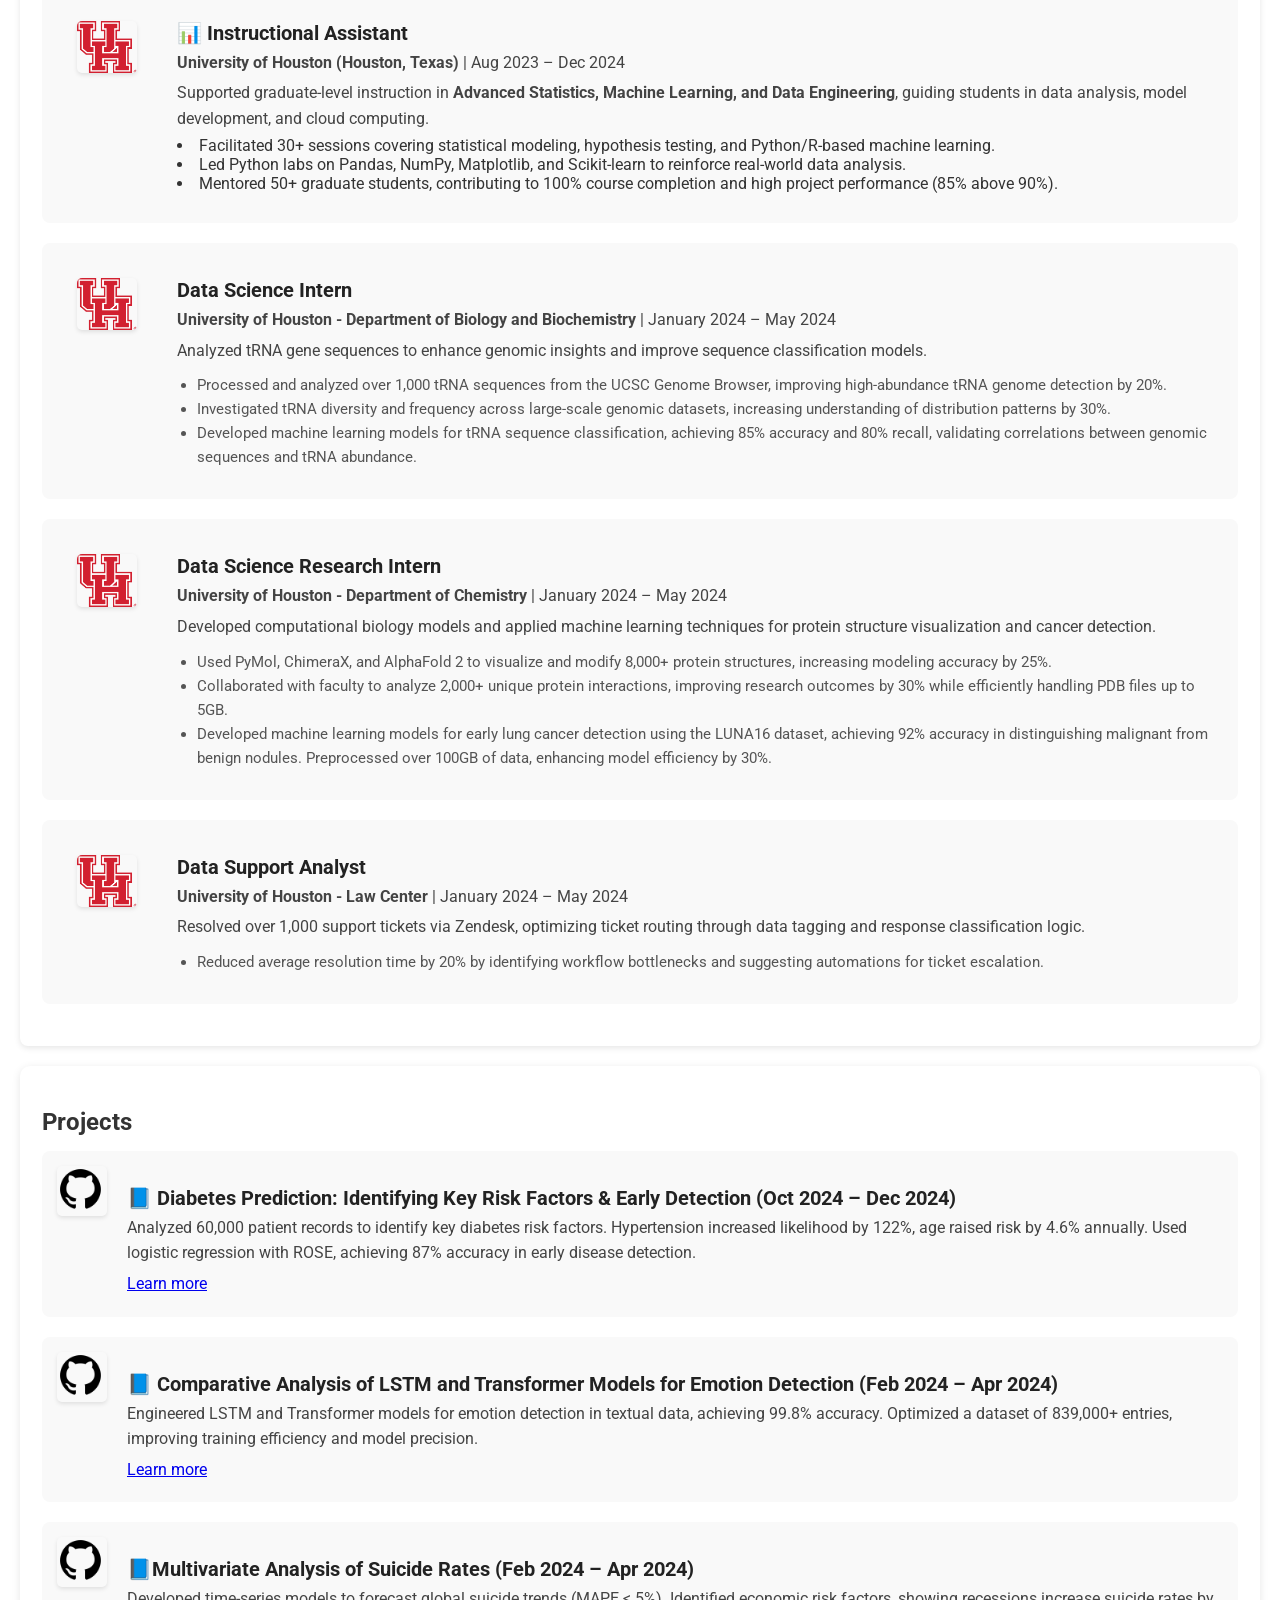
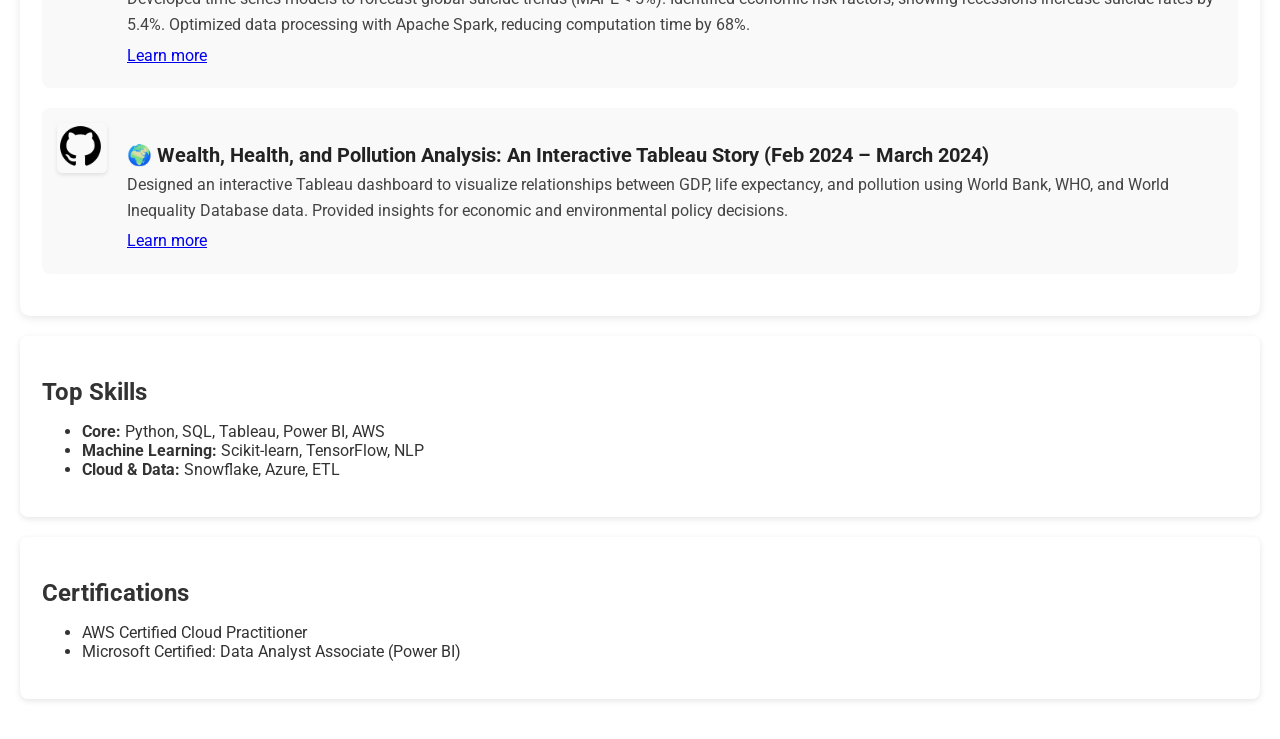
==== commit 586bb5af: "Update index.html" ====
--- a/index.html
+++ b/index.html
@@ -168,6 +168,25 @@
     </div>
 </div>
 
+
+
+        <!-- Experience Entry: Data Support Analyst (Ticketing Systems) -->
+<div class="experience-entry">
+    <div class="logo-container">
+        <img src="uh_red.png" alt="University of Houston Logo" style="width:60px;">
+    </div>
+    <div class="text-content">
+        <h3>Data Support Analyst</h3>
+        <p><strong>University of Houston - Law Center</strong> | January 2024 – May 2024</p>
+        <p>Resolved over 1,000 support tickets via Zendesk, optimizing ticket routing through data tagging and response classification logic.</p>
+        
+        <ul>
+            <li>Reduced average resolution time by 20% by identifying workflow bottlenecks and suggesting automations for ticket escalation.</li>
+            
+        </ul>
+    </div>
+</div>
+
      
             </section>
 
